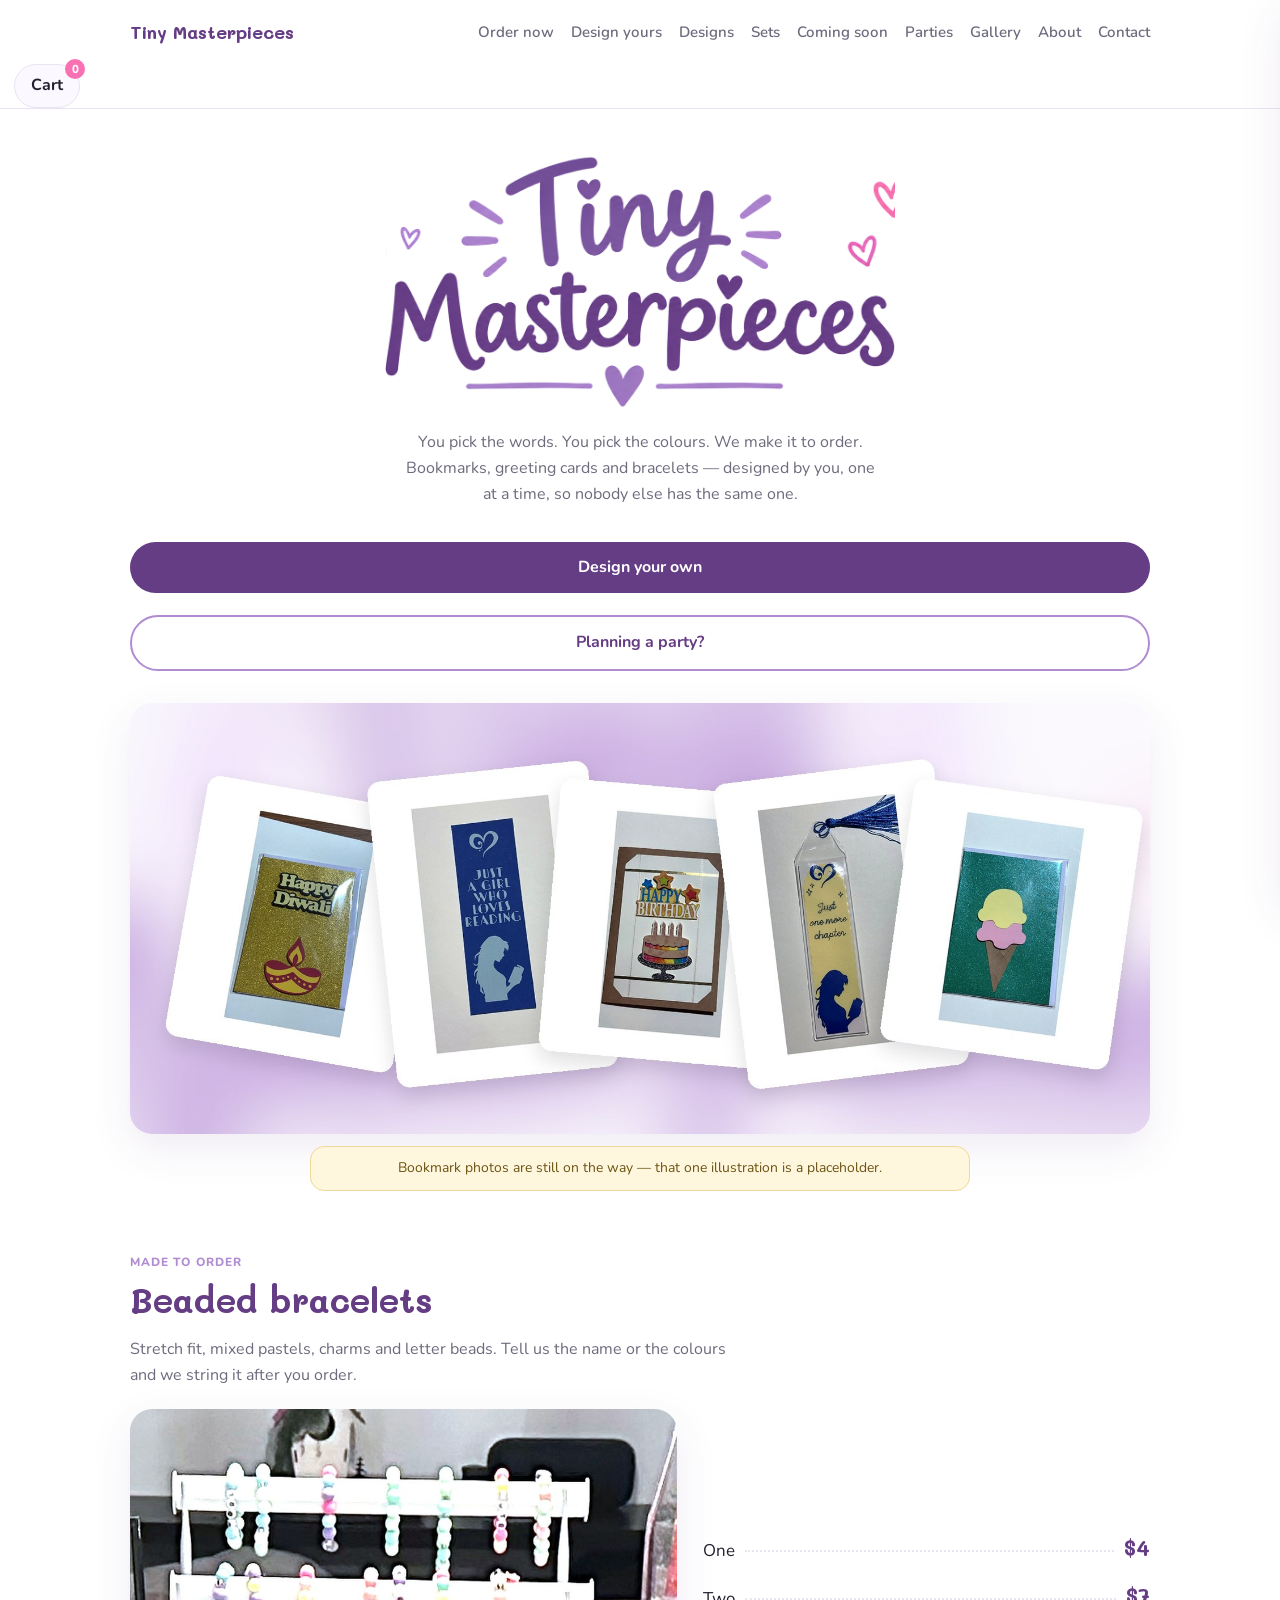
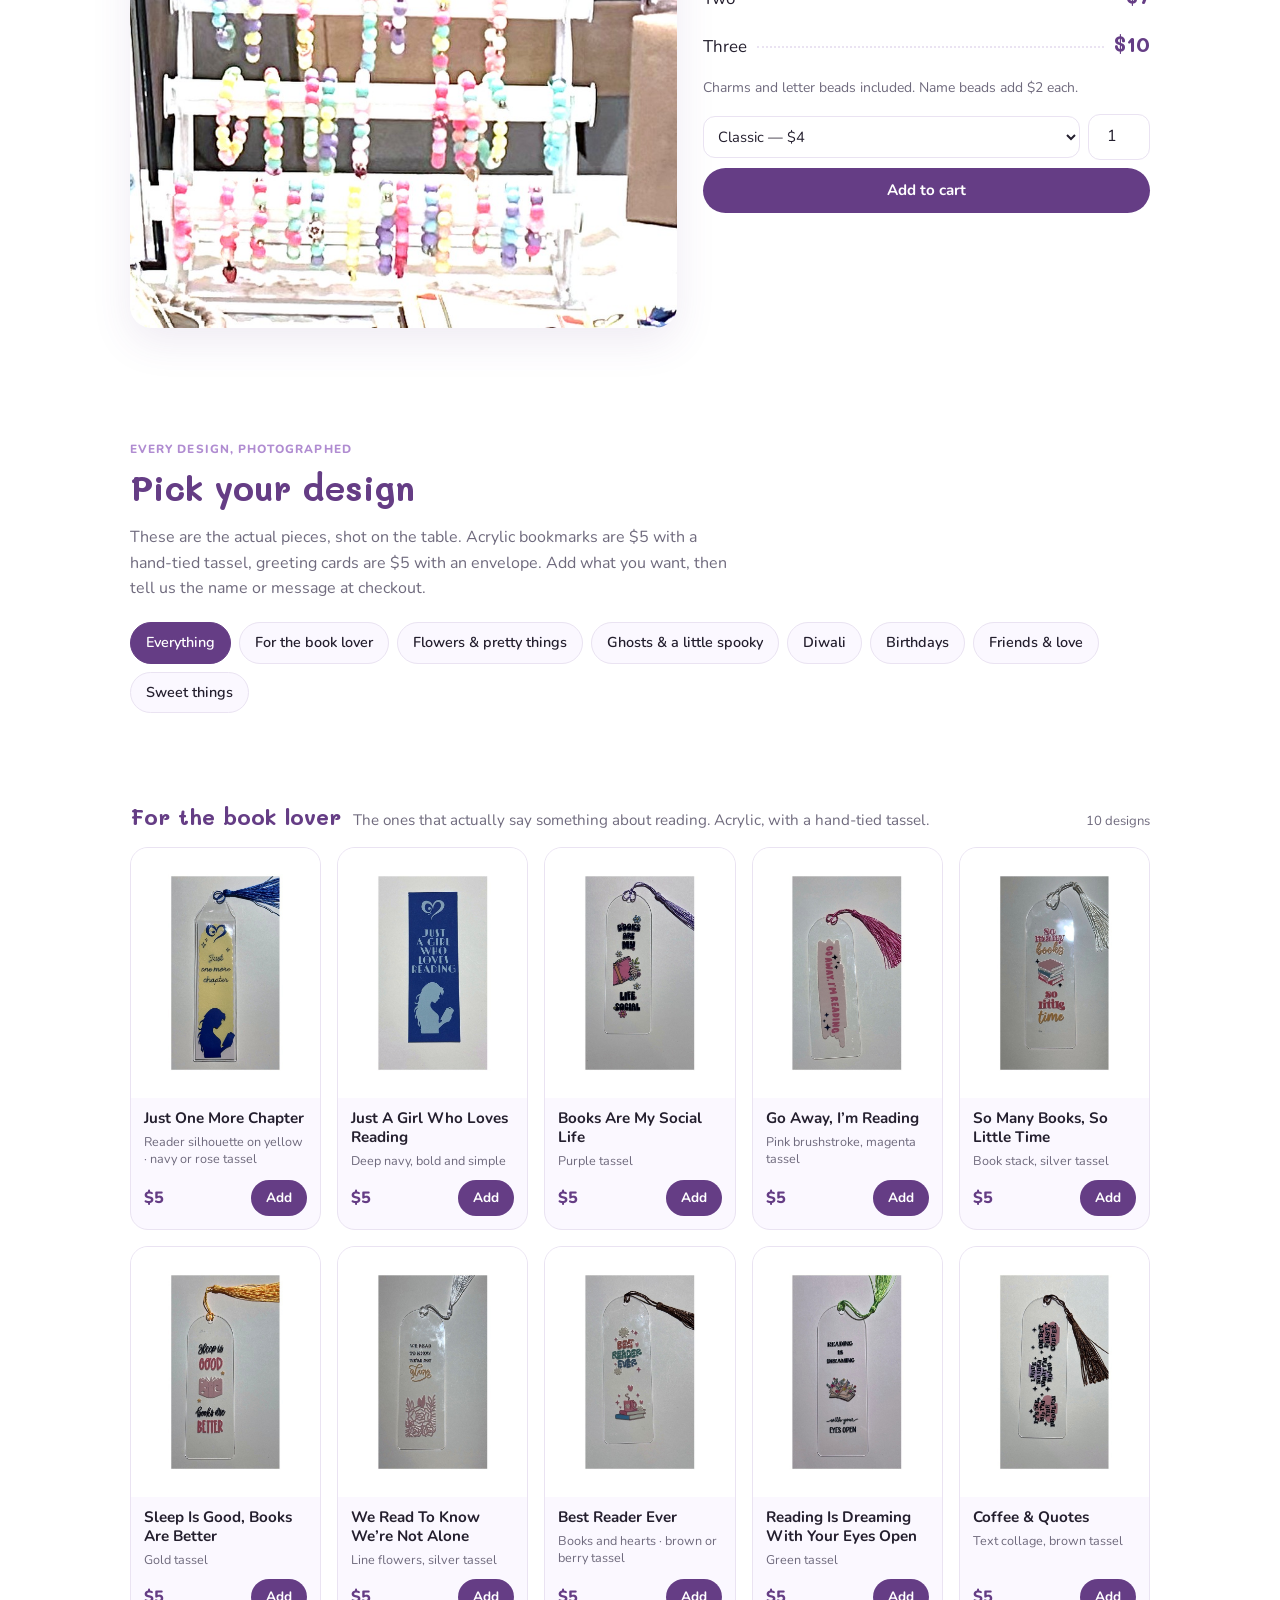
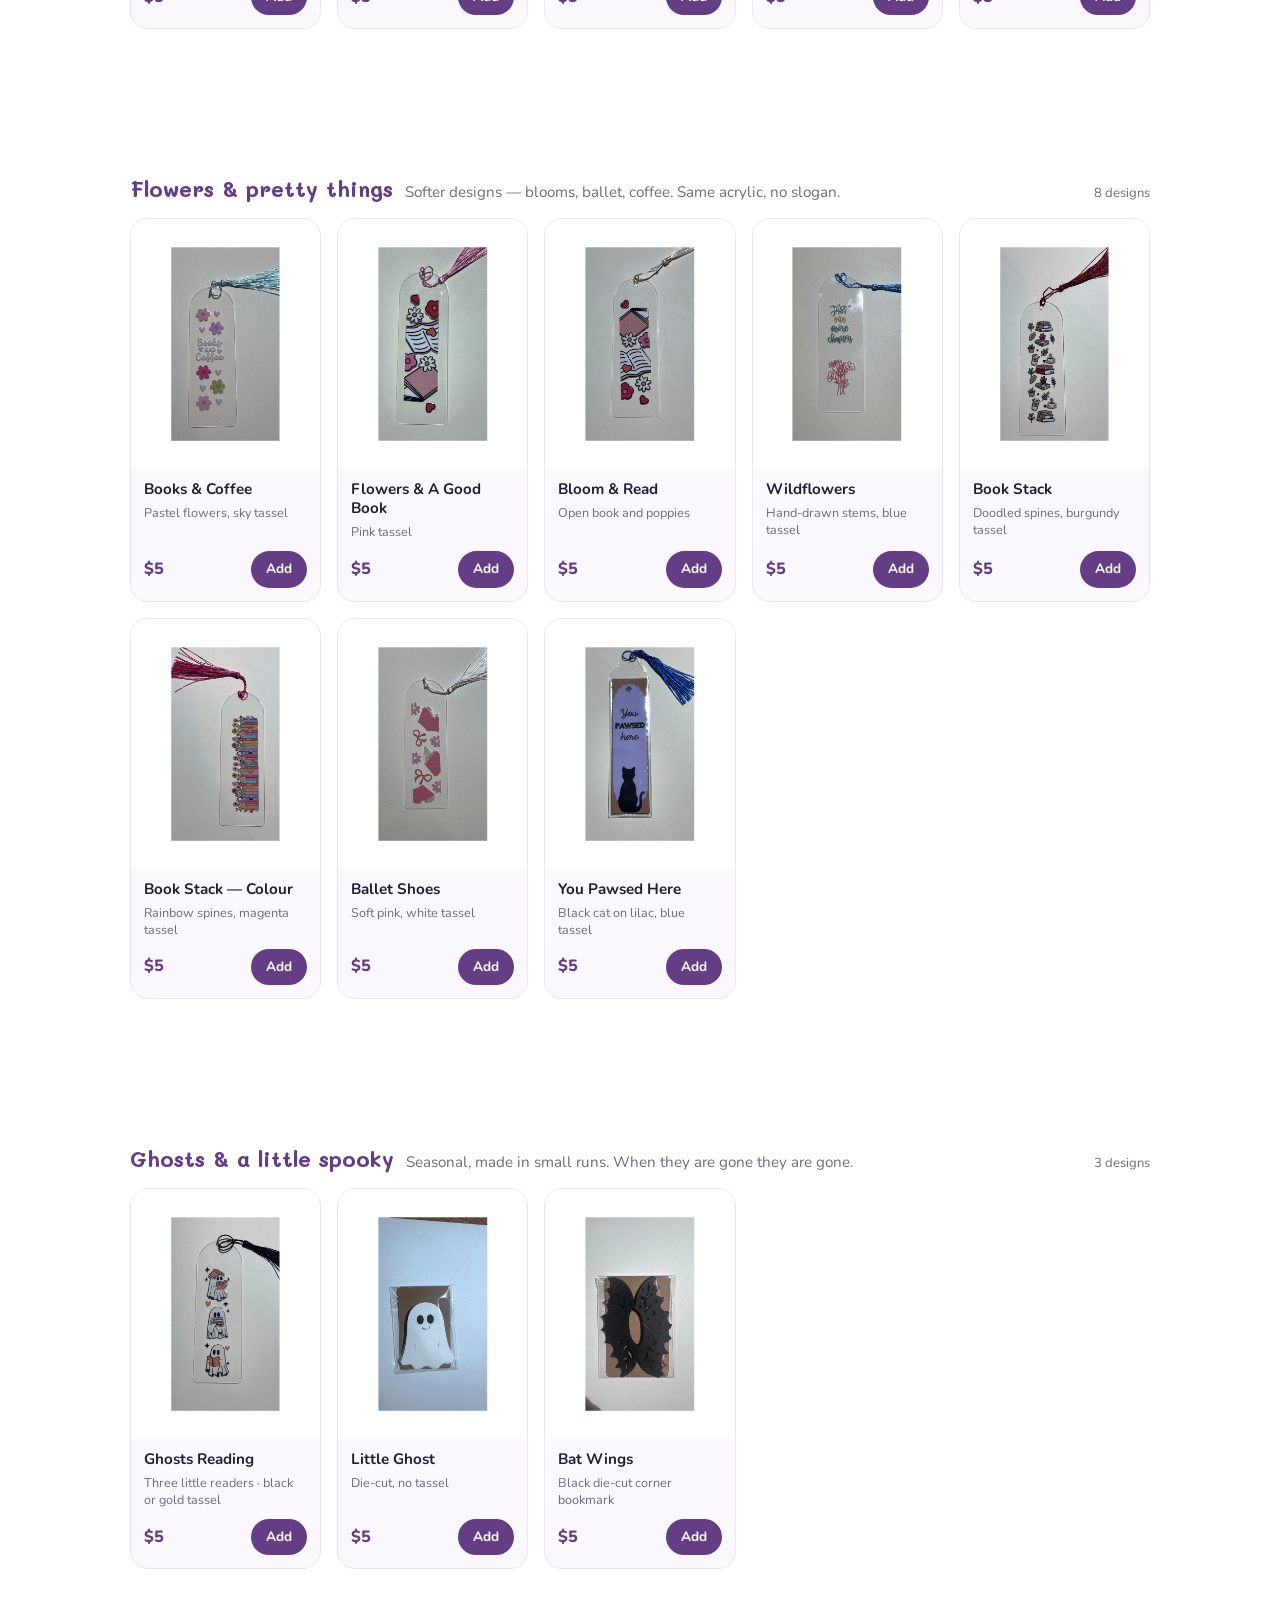
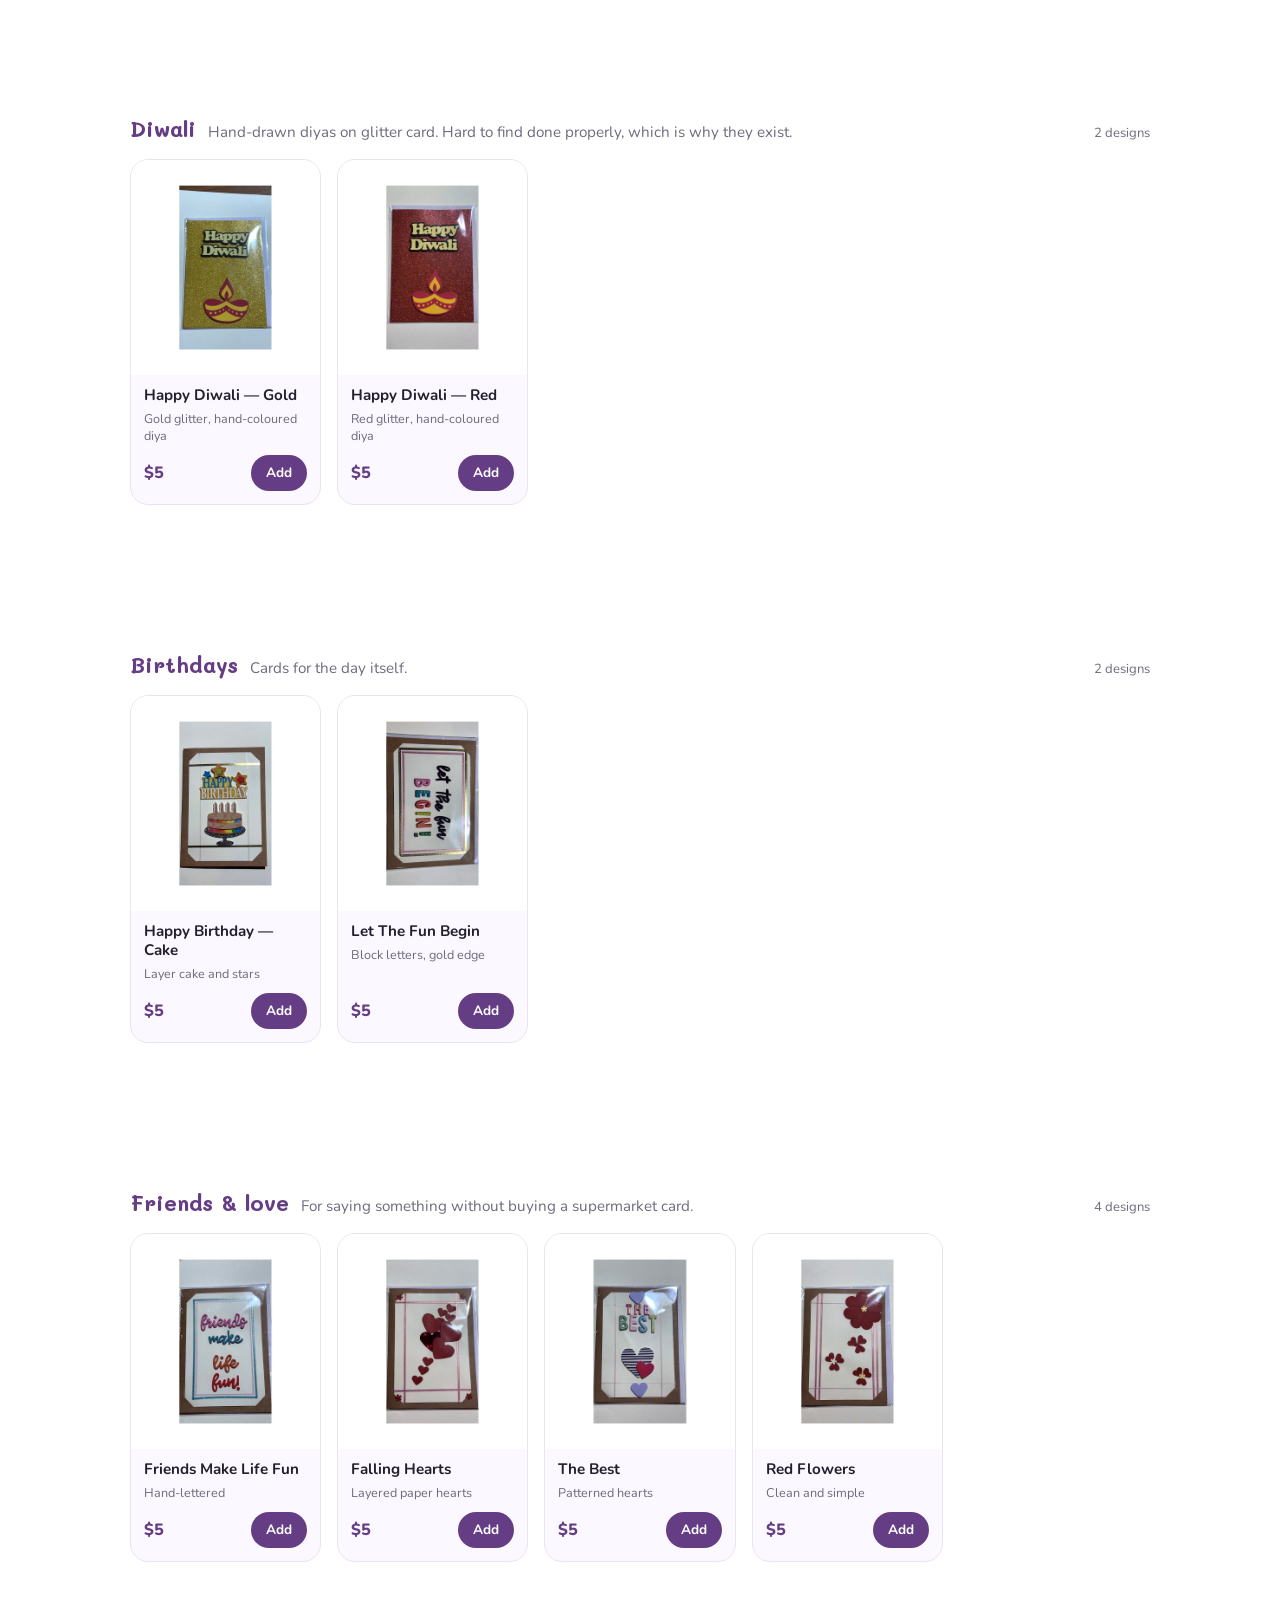
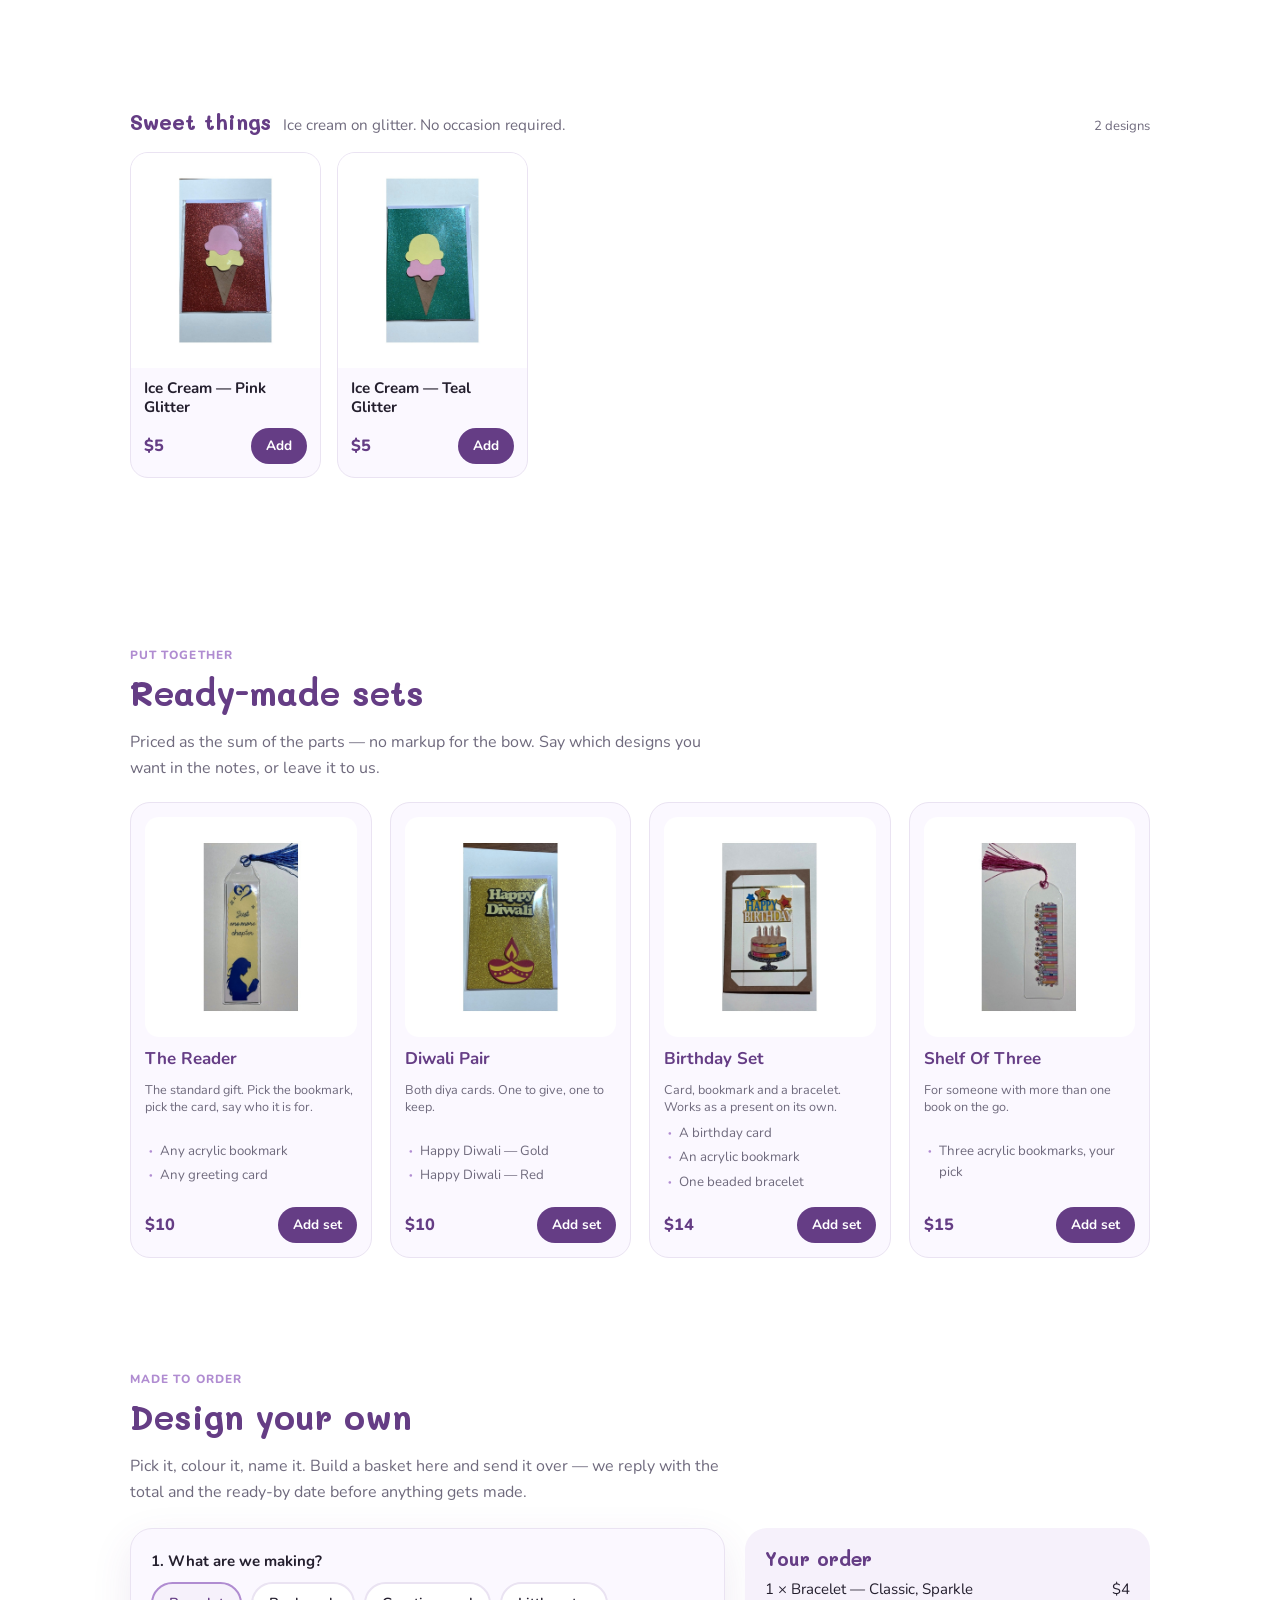
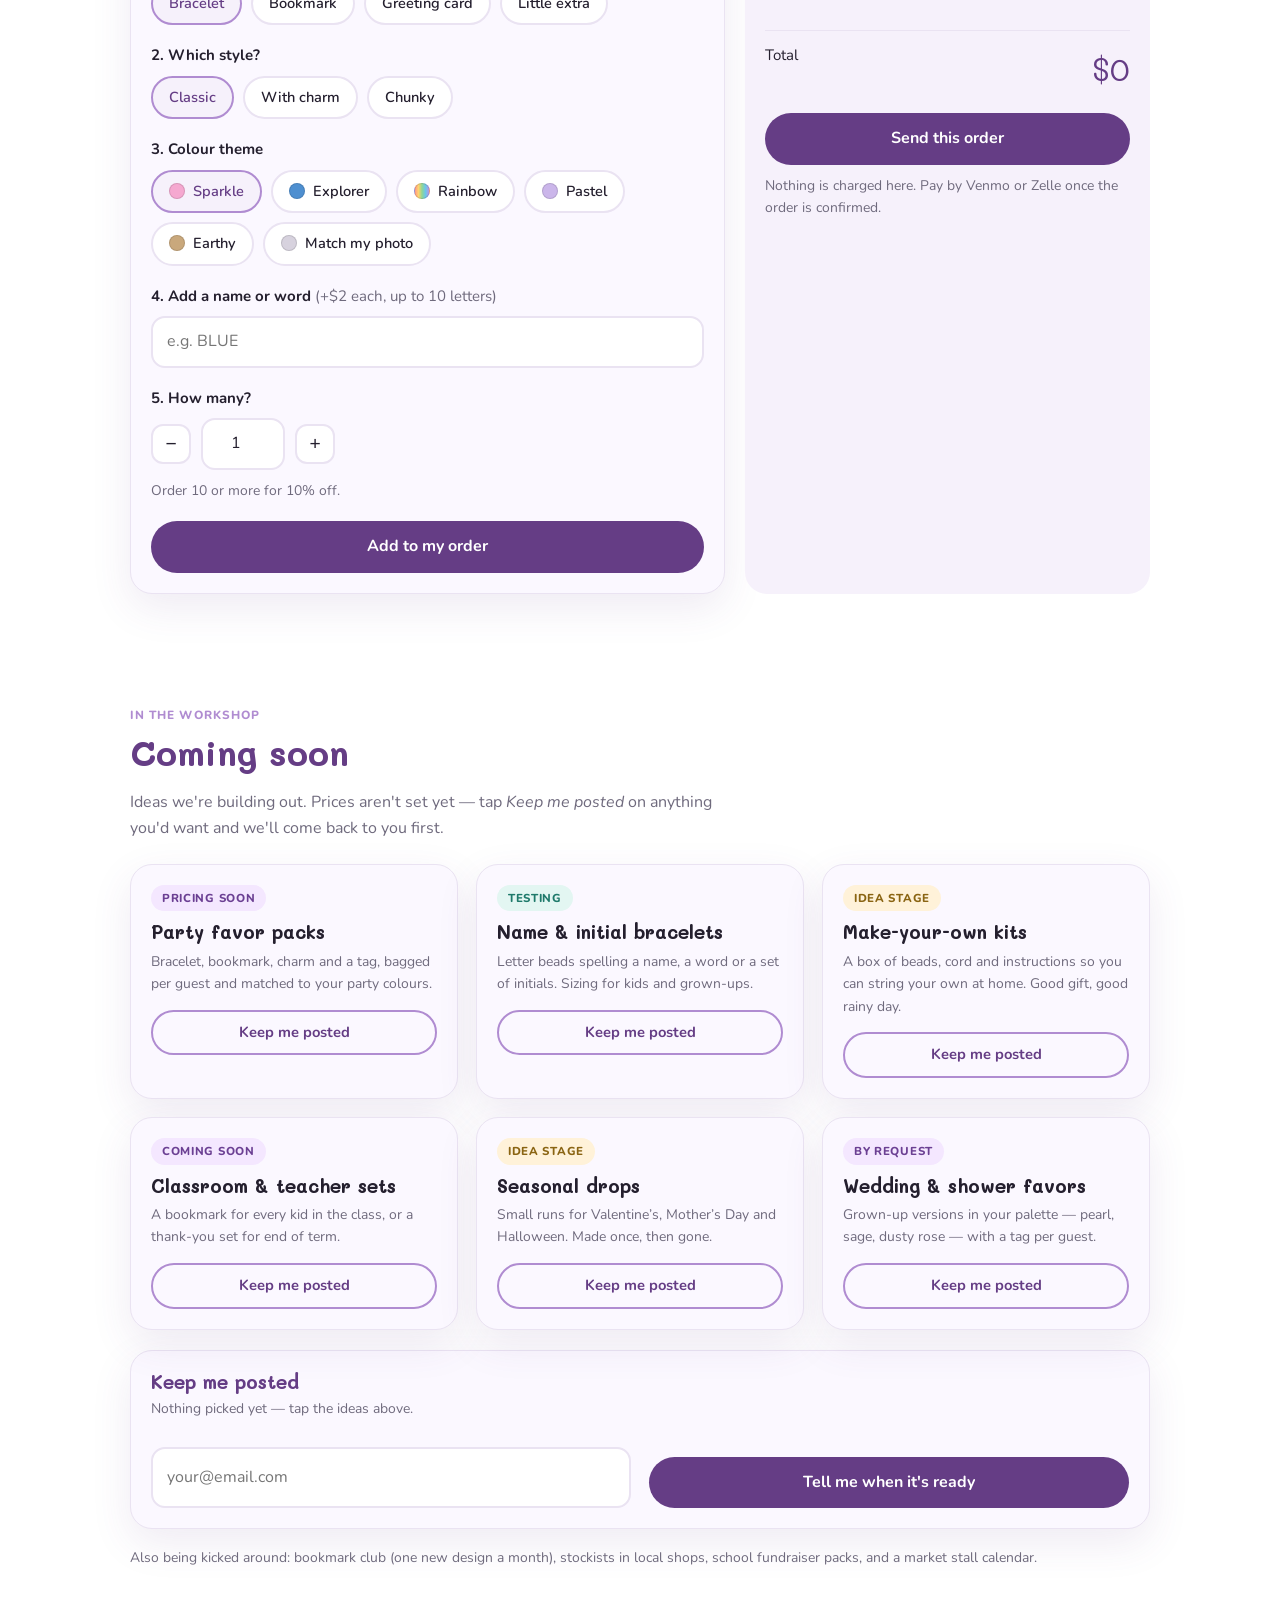
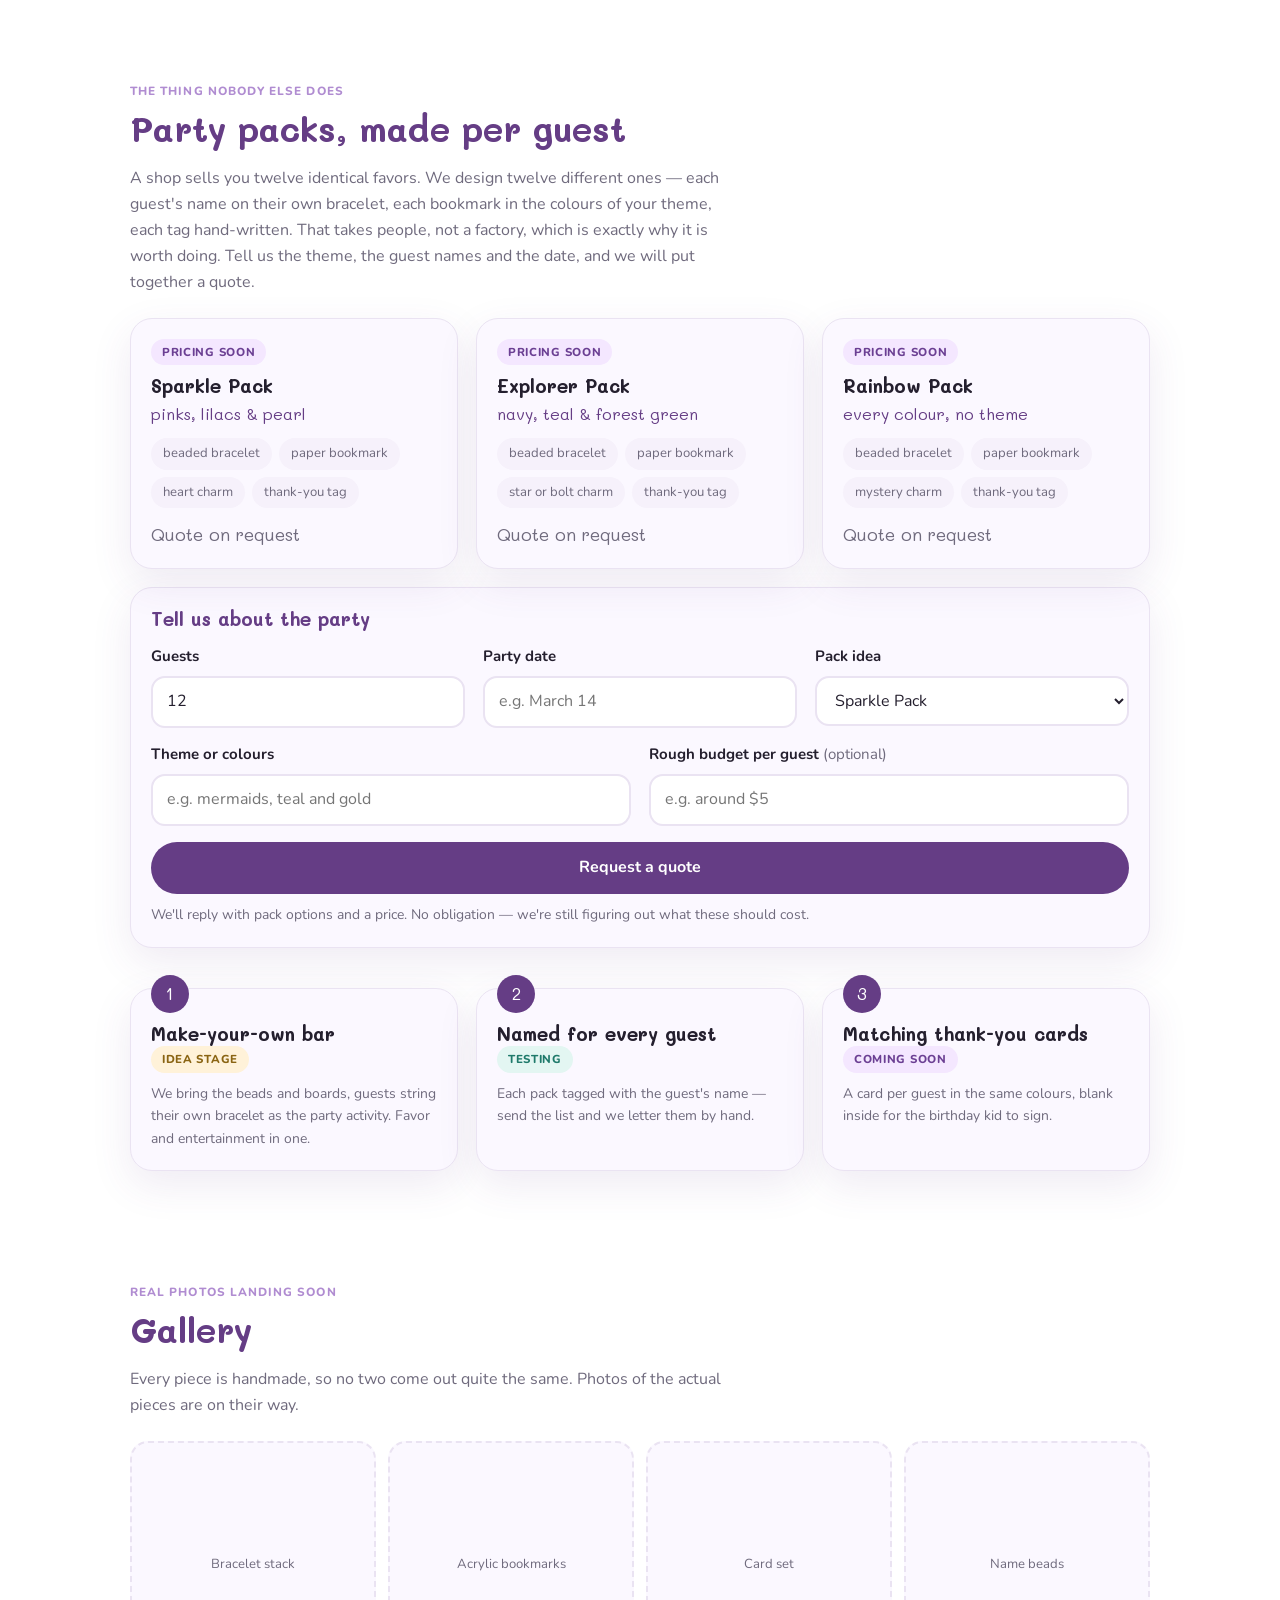
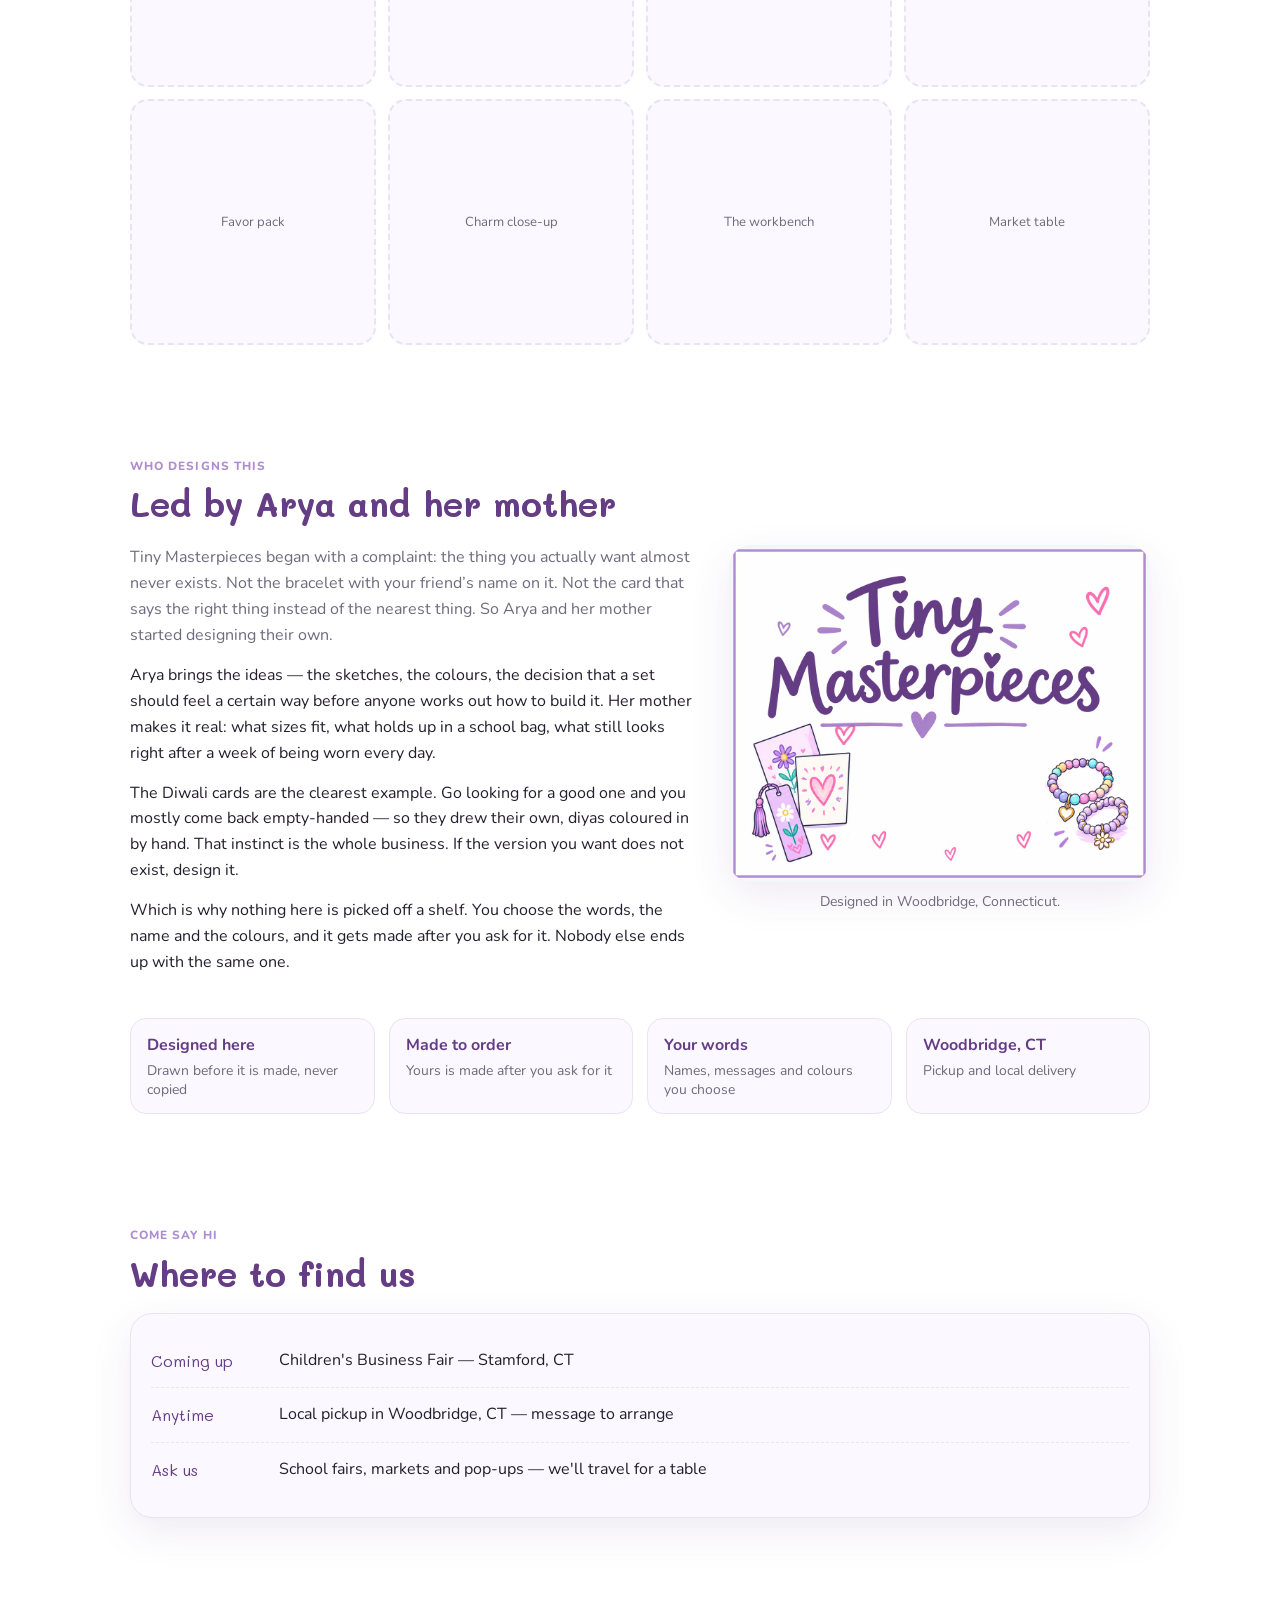
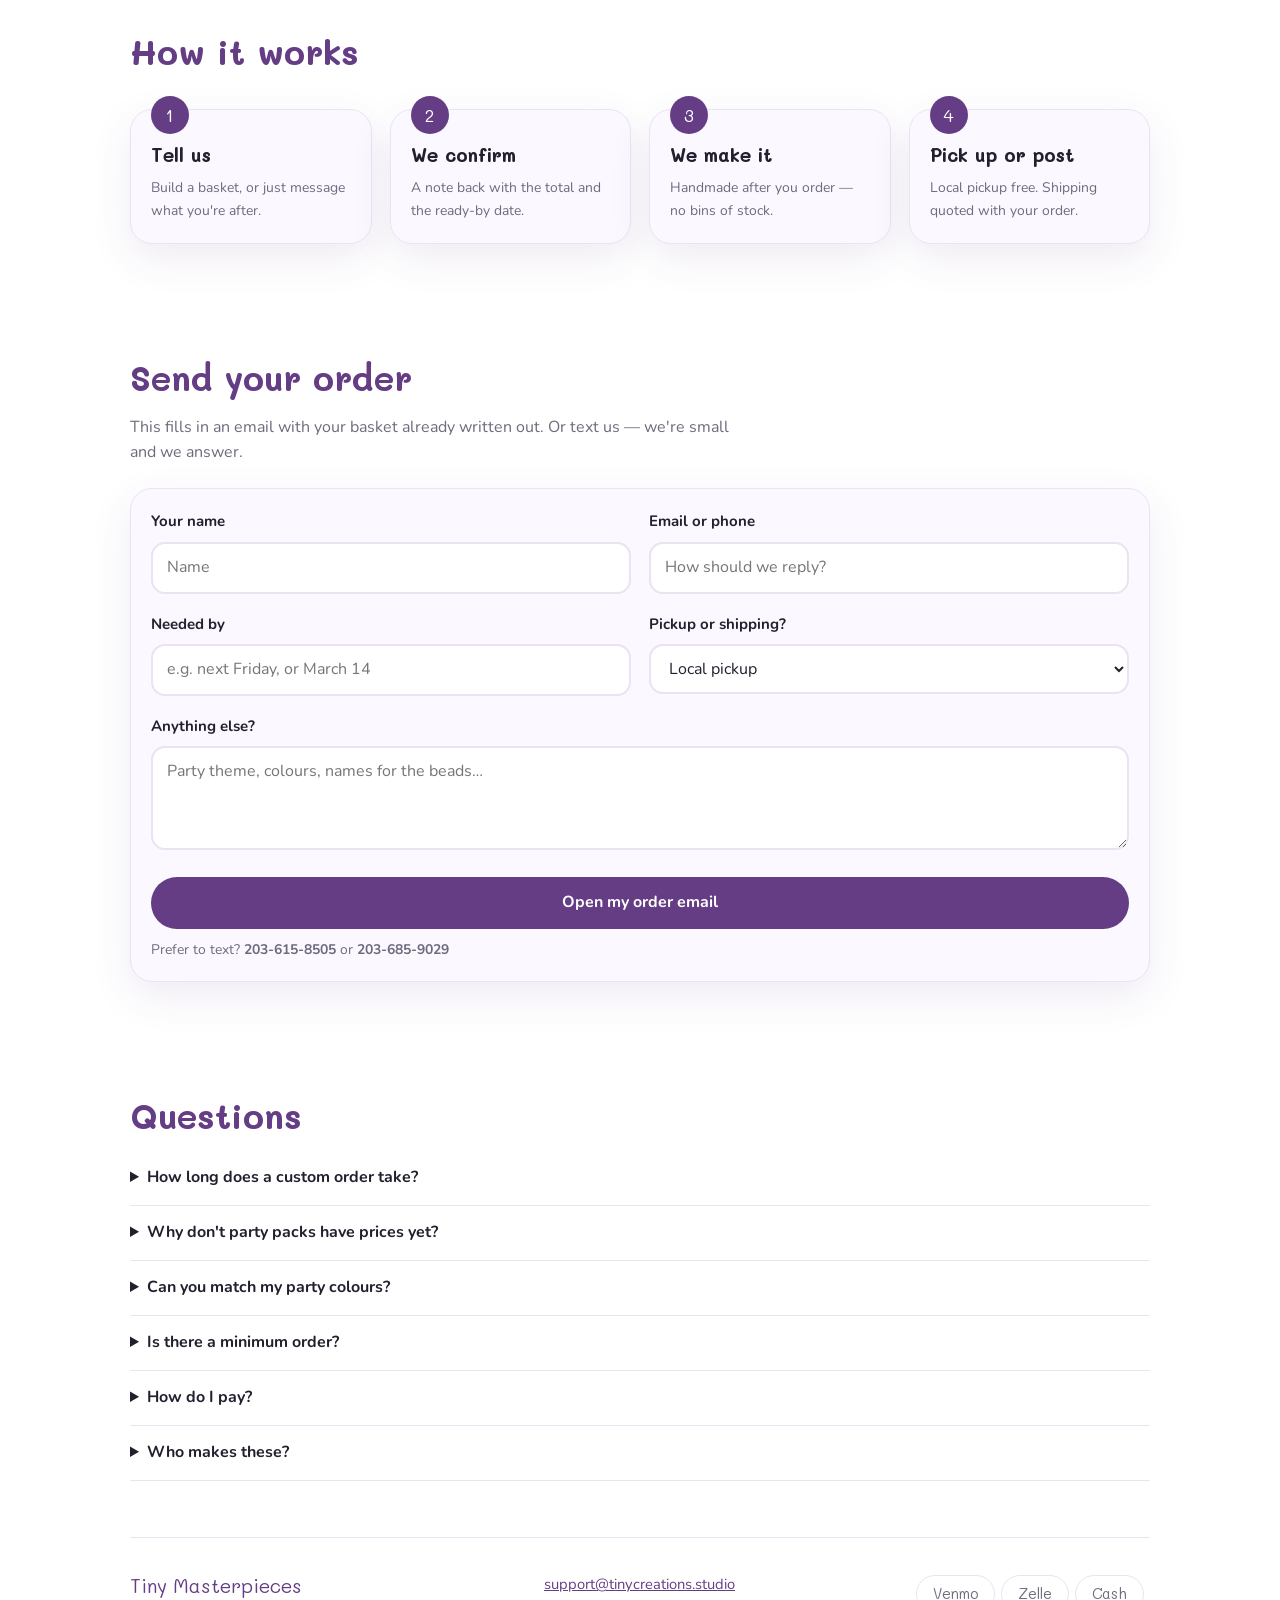
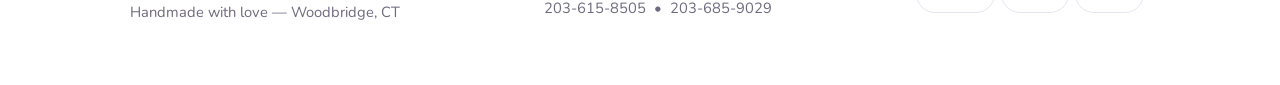
==== index.html @ 245227da "Tiny Masterpieces — catalogue, cart and checkout 31 photographed designs across 7 themes, ready-made" ====
<!DOCTYPE html>
<html lang="en">
<head>
<meta charset="utf-8">
<meta name="viewport" content="width=device-width, initial-scale=1">
<title>Tiny Masterpieces — handmade bracelets, bookmarks &amp; cards</title>
  <meta name="description" content="Handmade bracelets, bookmarks and greeting cards from Tiny Masterpieces. Custom orders and birthday party favors, made by hand in Woodbridge, CT.">
  <link rel="icon" href="assets/img/favicon.png">
  <link rel="canonical" href="https://tinycreations.studio/">
  <meta property="og:type" content="website">
  <meta property="og:title" content="Tiny Masterpieces — handmade bracelets, bookmarks &amp; cards">
  <meta property="og:description" content="Handmade to order. Custom colours, name beads, and birthday party favors.">
  <meta property="og:url" content="https://tinycreations.studio/">
  <meta property="og:image" content="https://tinycreations.studio/assets/img/og-image.jpg">
  <meta name="twitter:card" content="summary_large_image">
  <script type="application/ld+json">
  {
    "@context": "https://schema.org",
    "@type": "LocalBusiness",
    "name": "Tiny Masterpieces",
    "description": "Handmade bracelets, bookmarks and greeting cards, made to order.",
    "url": "https://tinycreations.studio/",
    "email": "support@tinycreations.studio",
    "telephone": "+1-203-615-8505",
    "areaServed": "Connecticut",
    "priceRange": "$"
  }
  </script>
  <link rel="preconnect" href="https://fonts.googleapis.com">
<link rel="preconnect" href="https://fonts.gstatic.com" crossorigin>
<link href="https://fonts.googleapis.com/css2?family=Mali:wght@600;700&family=Nunito:wght@400;600;700;800&display=swap" rel="stylesheet">
<link rel="stylesheet" href="assets/css/styles.css">
</head>
<body>

<nav><div class="wrap">
  <span class="brand">Tiny Masterpieces</span>
  <span class="links">
    <a href="#shop">Order now</a>
    <a href="#design">Design yours</a>
    <a href="#designs">Designs</a>
    <a href="#sets">Sets</a>
    <a href="#soon">Coming soon</a>
    <a href="#parties">Parties</a>
    <a href="#gallery">Gallery</a>
    <a href="#about">About</a>
    <a href="#order">Contact</a>
  </span>
</div>
      <button id="cartBtn" class="cart-btn" type="button" aria-label="Cart, empty">
        <span aria-hidden="true">Cart</span>
        <span id="cartCount" class="cart-count" hidden>0</span>
      </button></nav>

<div class="wrap">

  <header class="hero">
    <img class="logo" src="assets/img/logo.png" alt="Tiny Masterpieces">
    <p class="sub">You pick the words. You pick the colours. We make it to order.
       Bookmarks, greeting cards and bracelets — designed by you, one at a time,
       so nobody else has the same one.</p>
    <div class="btns">
      <a class="btn primary" href="#design">Design your own</a>
      <a class="btn ghost" href="#parties">Planning a party?</a>
    </div>
    <div class="band"><img src="assets/img/hero-products.jpg" alt="Handmade cards, bookmarks and bracelets"></div>
    <p class="demo">Bookmark photos are still on the way — that one illustration is a placeholder.</p>
  </header>

  <!-- ORDER NOW ---------------------------------------------------------->
  <section id="shop">
    <p class="eyebrow">Made to order</p>
    <h2>Beaded bracelets</h2>
    <p class="lede">Stretch fit, mixed pastels, charms and letter beads. Tell us the name
       or the colours and we string it after you order.</p>

    <div class="brac-wrap">
      <div class="brac-shot">
        <img src="assets/img/shop/scene-bracelets.jpg" alt="Beaded bracelets on the display rack" loading="lazy">
      </div>
      <div class="brac-buy">
        <ul class="prices big">
          <li><span>One</span><span class="dots"></span><span class="amt">$4</span></li>
          <li><span>Two</span><span class="dots"></span><span class="amt">$7</span></li>
          <li><span>Three</span><span class="dots"></span><span class="amt">$10</span></li>
        </ul>
        <p class="note">Charms and letter beads included. Name beads add $2 each.</p>
        <div class="buy">
          <label class="sr-only" for="opt-bracelet">Bracelet style</label>
          <select id="opt-bracelet"></select>
          <label class="sr-only" for="qty-bracelet">Quantity</label>
          <input id="qty-bracelet" type="number" min="1" max="99" value="1" inputmode="numeric">
          <button class="btn-add" type="button" data-pid="bracelet">Add to cart</button>
        </div>
      </div>
    </div>
  </section>

  <!-- THE CATALOGUE ------------------------------------------------------>
  <section id="designs">
    <p class="eyebrow">Every design, photographed</p>
    <h2>Pick your design</h2>
    <p class="lede">These are the actual pieces, shot on the table. Acrylic bookmarks are
       $5 with a hand-tied tassel, greeting cards are $5 with an envelope. Add what you
       want, then tell us the name or message at checkout.</p>

    <div id="themeFilters" class="chips-row"></div>
    <div id="themeShop"></div>
  </section>

  <!-- SETS --------------------------------------------------------------->
  <section id="sets">
    <p class="eyebrow">Put together</p>
    <h2>Ready-made sets</h2>
    <p class="lede">Priced as the sum of the parts — no markup for the bow. Say which
       designs you want in the notes, or leave it to us.</p>
    <div id="setGrid" class="set-grid"></div>
  </section>

  <!-- BUILDER ------------------------------------------------------------>
  <section id="design">
    <p class="eyebrow">Made to order</p>
    <h2>Design your own</h2>
    <p class="lede">Pick it, colour it, name it. Build a basket here and send it over — we reply
       with the total and the ready-by date before anything gets made.</p>

    <div class="builder" style="margin-top:22px">
      <div class="card">
        <div class="field"><label>1. What are we making?</label><div class="opts" id="opt-item"></div></div>
        <div class="field"><label>2. Which style?</label><div class="opts" id="opt-variant"></div></div>
        <div class="field"><label>3. Colour theme</label><div class="opts" id="opt-colour"></div></div>
        <div class="field">
          <label>4. Add a name or word <span id="letterNote" style="font-weight:400;color:var(--muted)">(+$2 each, up to 10 letters)</span></label>
          <input type="text" id="nameBeads" maxlength="10" placeholder="e.g. BLUE">
        </div>
        <div class="field">
          <label>5. How many?</label>
          <div class="qty">
            <button type="button" id="minus">&minus;</button>
            <input type="number" id="qty" value="1" min="1" max="200">
            <button type="button" id="plus">+</button>
          </div>
          <p class="note" id="bulkNote"></p>
        </div>
        <button class="btn primary" type="button" id="addBtn">Add to my order</button>
      </div>

      <aside class="summary">
        <h3 style="color:var(--purple)">Your order</h3>
        <div class="line"><span id="lineDesc">&mdash;</span><span id="linePrice"></span></div>
        <ul class="basket" id="basket"></ul>
        <div class="line" style="border-top:1px solid var(--line);margin-top:10px;padding-top:12px">
          <span>Total</span><span class="total" id="total">$0</span>
        </div>
        <button class="btn primary" id="sendOrder" style="width:100%;margin-top:12px">Send this order</button>
        <p class="note">Nothing is charged here. Pay by Venmo or Zelle once the order is confirmed.</p>
      </aside>
    </div>
  </section>

  <!-- COMING SOON -------------------------------------------------------->
  <section id="soon">
    <p class="eyebrow">In the workshop</p>
    <h2>Coming soon</h2>
    <p class="lede">Ideas we're building out. Prices aren't set yet — tap
       <em>Keep me posted</em> on anything you'd want and we'll come back to you first.</p>

    <div class="grid g3" style="margin-top:22px" id="soonGrid"></div>

    <div class="card" style="margin-top:20px">
      <h3 style="color:var(--purple)">Keep me posted</h3>
      <p class="note" style="margin-top:4px">Nothing picked yet — tap the ideas above.</p>
      <ul class="chips" id="interestChips"></ul>
      <div class="grid g2" style="margin-top:14px">
        <input type="email" id="waitEmail" placeholder="your@email.com">
        <button class="btn primary" id="waitBtn">Tell me when it's ready</button>
      </div>
      <p class="ok" id="waitOk" style="display:none">Thanks — that opens an email you can send.</p>
    </div>

    <p class="note" style="margin-top:18px">Also being kicked around:
      bookmark club (one new design a month), stockists in local shops,
      school fundraiser packs, and a market stall calendar.</p>
  </section>

  <!-- PARTIES ------------------------------------------------------------>
  <section id="parties">
    <p class="eyebrow">The thing nobody else does</p>
    <h2>Party packs, made per guest</h2>
    <p class="lede">A shop sells you twelve identical favors. We design twelve different ones —
       each guest's name on their own bracelet, each bookmark in the colours of your theme,
       each tag hand-written. That takes people, not a factory, which is exactly why it is
       worth doing. Tell us the theme, the guest names and the date, and we will put together
       a quote.</p>

    <div class="grid g3" style="margin-top:22px">
      <article class="card">
        <span class="badge b-soon">Pricing soon</span>
        <h3>Sparkle Pack</h3>
        <p class="tagline">pinks, lilacs &amp; pearl</p>
        <ul class="chips"><li>beaded bracelet</li><li>paper bookmark</li><li>heart charm</li><li>thank-you tag</li></ul>
        <div class="tbd">Quote on request</div>
      </article>
      <article class="card">
        <span class="badge b-soon">Pricing soon</span>
        <h3>Explorer Pack</h3>
        <p class="tagline">navy, teal &amp; forest green</p>
        <ul class="chips"><li>beaded bracelet</li><li>paper bookmark</li><li>star or bolt charm</li><li>thank-you tag</li></ul>
        <div class="tbd">Quote on request</div>
      </article>
      <article class="card">
        <span class="badge b-soon">Pricing soon</span>
        <h3>Rainbow Pack</h3>
        <p class="tagline">every colour, no theme</p>
        <ul class="chips"><li>beaded bracelet</li><li>paper bookmark</li><li>mystery charm</li><li>thank-you tag</li></ul>
        <div class="tbd">Quote on request</div>
      </article>
    </div>

    <div class="card" style="margin-top:18px">
      <h3 style="color:var(--purple)">Tell us about the party</h3>
      <div class="grid g3" style="margin-top:12px">
        <div class="field" style="margin:0"><label>Guests</label>
          <input type="number" id="pGuests" value="12" min="1" max="200"></div>
        <div class="field" style="margin:0"><label>Party date</label>
          <input type="text" id="pDate" placeholder="e.g. March 14"></div>
        <div class="field" style="margin:0"><label>Pack idea</label>
          <select id="pPack">
            <option>Sparkle Pack</option><option>Explorer Pack</option>
            <option>Rainbow Pack</option><option>Not sure yet — suggest something</option>
          </select></div>
      </div>
      <div class="grid g2" style="margin-top:14px">
        <div class="field" style="margin:0"><label>Theme or colours</label>
          <input type="text" id="pTheme" placeholder="e.g. mermaids, teal and gold"></div>
        <div class="field" style="margin:0"><label>Rough budget per guest <span style="font-weight:400;color:var(--muted)">(optional)</span></label>
          <input type="text" id="pBudget" placeholder="e.g. around $5"></div>
      </div>
      <button class="btn primary" id="quoteBtn" style="margin-top:16px">Request a quote</button>
      <p class="note">We'll reply with pack options and a price. No obligation — we're still
        figuring out what these should cost.</p>
    </div>

    <div class="grid g3 steps" style="margin-top:26px">
      <article class="card"><h3>Make-your-own bar</h3>
        <span class="badge b-idea">Idea stage</span>
        <p class="note" style="margin-top:0">We bring the beads and boards, guests string their own
          bracelet as the party activity. Favor and entertainment in one.</p></article>
      <article class="card"><h3>Named for every guest</h3>
        <span class="badge b-test">Testing</span>
        <p class="note" style="margin-top:0">Each pack tagged with the guest's name — send the list
          and we letter them by hand.</p></article>
      <article class="card"><h3>Matching thank-you cards</h3>
        <span class="badge b-soon">Coming soon</span>
        <p class="note" style="margin-top:0">A card per guest in the same colours, blank inside for
          the birthday kid to sign.</p></article>
    </div>
  </section>

  <!-- GALLERY ------------------------------------------------------------>
  <section id="gallery">
    <p class="eyebrow">Real photos landing soon</p>
    <h2>Gallery</h2>
    <p class="lede">Every piece is handmade, so no two come out quite the same. Photos of the
       actual pieces are on their way.</p>
    <div class="gallery" style="margin-top:22px">
      <div class="ph">Bracelet stack</div>
      <div class="ph">Acrylic bookmarks</div>
      <div class="ph">Card set</div>
      <div class="ph">Name beads</div>
      <div class="ph">Favor pack</div>
      <div class="ph">Charm close-up</div>
      <div class="ph">The workbench</div>
      <div class="ph">Market table</div>
    </div>
  </section>

  <!-- FIND US ------------------------------------------------------------>
  <!-- ABOUT --------------------------------------------------------------->
  <section id="about">
    <p class="eyebrow">Who designs this</p>
    <h2>Led by Arya and her mother</h2>

    <div class="about-grid">
      <div class="about-copy">
        <p class="lede">Tiny Masterpieces began with a complaint: the thing you actually
          want almost never exists. Not the bracelet with your friend&rsquo;s name on it.
          Not the card that says the right thing instead of the nearest thing. So Arya and
          her mother started designing their own.</p>

        <p>Arya brings the ideas &mdash; the sketches, the colours, the decision that a set
          should feel a certain way before anyone works out how to build it. Her mother
          makes it real: what sizes fit, what holds up in a school bag, what still looks
          right after a week of being worn every day.</p>

        <p>The Diwali cards are the clearest example. Go looking for a good one and you
          mostly come back empty-handed &mdash; so they drew their own, diyas coloured in by
          hand. That instinct is the whole business. If the version you want does not exist,
          design it.</p>

        <p>Which is why nothing here is picked off a shelf. You choose the words, the name
          and the colours, and it gets made after you ask for it. Nobody else ends up with
          the same one.</p>
      </div>

      <figure class="about-figure">
        <img src="assets/img/logo-card.jpg" alt="Tiny Masterpieces" loading="lazy">
        <figcaption>Designed in Woodbridge, Connecticut.</figcaption>
      </figure>
    </div>

    <ul class="about-facts">
      <li><strong>Designed here</strong><span>Drawn before it is made, never copied</span></li>
      <li><strong>Made to order</strong><span>Yours is made after you ask for it</span></li>
      <li><strong>Your words</strong><span>Names, messages and colours you choose</span></li>
      <li><strong>Woodbridge, CT</strong><span>Pickup and local delivery</span></li>
    </ul>
  </section>

  <section id="findus">
    <p class="eyebrow">Come say hi</p>
    <h2>Where to find us</h2>
    <div class="card" style="margin-top:18px">
      <div class="event"><span class="when">Coming up</span>
        <span>Children's Business Fair &mdash; Stamford, CT</span></div>
      <div class="event"><span class="when">Anytime</span>
        <span>Local pickup in Woodbridge, CT &mdash; message to arrange</span></div>
      <div class="event" style="border:0"><span class="when">Ask us</span>
        <span>School fairs, markets and pop-ups &mdash; we'll travel for a table</span></div>
    </div>
  </section>

  <!-- HOW IT WORKS ------------------------------------------------------->
  <section id="how">
    <h2>How it works</h2>
    <div class="grid g4 steps" style="margin-top:22px">
      <article class="card"><h3>Tell us</h3><p class="note">Build a basket, or just message what you're after.</p></article>
      <article class="card"><h3>We confirm</h3><p class="note">A note back with the total and the ready-by date.</p></article>
      <article class="card"><h3>We make it</h3><p class="note">Handmade after you order — no bins of stock.</p></article>
      <article class="card"><h3>Pick up or post</h3><p class="note">Local pickup free. Shipping quoted with your order.</p></article>
    </div>
  </section>

  <!-- ORDER / CONTACT ---------------------------------------------------->
  <section id="order">
    <h2>Send your order</h2>
    <p class="lede">This fills in an email with your basket already written out. Or text us —
       we're small and we answer.</p>

    <div class="card" style="margin-top:22px">
      <div class="grid g2">
        <div class="field"><label>Your name</label><input type="text" id="fName" placeholder="Name"></div>
        <div class="field"><label>Email or phone</label><input type="text" id="fContact" placeholder="How should we reply?"></div>
      </div>
      <div class="grid g2">
        <div class="field"><label>Needed by</label><input type="text" id="fDate" placeholder="e.g. next Friday, or March 14"></div>
        <div class="field"><label>Pickup or shipping?</label>
          <select id="fDelivery"><option>Local pickup</option><option>Ship to me</option></select></div>
      </div>
      <div class="field"><label>Anything else?</label>
        <textarea id="fNotes" rows="3" placeholder="Party theme, colours, names for the beads…"></textarea></div>
      <button class="btn primary" type="button" id="mailBtn">Open my order email</button>
      <p class="note">Prefer to text? <strong>203-615-8505</strong> or <strong>203-685-9029</strong></p>
    </div>
  </section>

  <section class="faq">
    <h2>Questions</h2>
    <div style="margin-top:14px">
      <details><summary>How long does a custom order take?</summary>
        <p>A few days for small orders. Party work needs about two weeks so everything gets made properly.</p></details>
      <details><summary>Why don't party packs have prices yet?</summary>
        <p>We're still settling what goes in each one. Send the party details and we'll quote it —
           and you'll be first to see the pricing when it's set.</p></details>
      <details><summary>Can you match my party colours?</summary>
        <p>Yes. Send a photo of the invite or the colours and we'll bead to match.</p></details>
      <details><summary>Is there a minimum order?</summary>
        <p>No minimum. Bulk pricing starts at 10 of anything.</p></details>
      <details><summary>How do I pay?</summary>
        <p>Venmo or Zelle online, or cash on pickup. Card payment on the site is coming soon. Nothing is due until the order is confirmed.</p></details>
      <details><summary>Who makes these?</summary>
        <p>Designed by Arya and her mother in Woodbridge, Connecticut. Every piece is made to order in the colours and words you choose, so no two come out the same.</p></details>
    </div>
  </section>

  <footer>
    <div class="contactgrid">
      <div>
        <div style="font-family:Mali,cursive;color:var(--purple);font-size:1.2rem">Tiny Masterpieces</div>
        <div>Handmade with love &mdash; Woodbridge, CT</div>
      </div>
      <div>
        <a href="mailto:support@tinycreations.studio">support@tinycreations.studio</a><br>
        203-615-8505 &nbsp;&bull;&nbsp; 203-685-9029
      </div>
      <div>
        <span class="pill">Venmo</span><span class="pill">Zelle</span><span class="pill">Cash</span>
        
      </div>
    </div>
  </footer>
</div>

<script src="data/site-config.js"></script>
<script src="data/catalogue.js"></script>
<script src="assets/js/app.js"></script>
  <script src="assets/js/cart.js"></script>
  <script src="assets/js/shop.js"></script>

  <!-- CART / CHECKOUT ----------------------------------------------------->
  <div id="scrim" class="scrim" hidden></div>
  <aside id="drawer" class="drawer" role="dialog" aria-modal="true" aria-labelledby="drawerTitle">
    <div class="drawer-head">
      <h2 id="drawerTitle">Your cart</h2>
      <button id="closeCart" class="icon-btn" type="button" aria-label="Close cart">×</button>
    </div>

    <div id="panelCart" class="drawer-body">
      <ul id="cartLines" class="cart-lines"></ul>
      <div class="cart-foot">
        <p id="cartSaved" class="saved" hidden></p>
        <p class="total-row"><span>Total</span><strong id="cartTotal">$0</strong></p>
        <p class="note">Nothing is charged here. Pay by Venmo or Zelle after the order is confirmed.</p>
        <button id="toCheckout" class="btn btn-primary" type="button" disabled>Checkout</button>
      </div>
    </div>

    <div id="panelCheckout" class="drawer-body" hidden>
      <p class="co-summary"><span id="coCount">0 items</span> · <strong id="coTotal">$0</strong></p>
      <form id="checkoutForm" novalidate>
        <div class="field"><label for="coName">Your name</label>
          <input id="coName" name="name" type="text" required autocomplete="name"></div>
        <div class="field"><label for="coEmail">Email</label>
          <input id="coEmail" name="email" type="email" required autocomplete="email"></div>
        <div class="field"><label for="coPhone">Phone <span class="opt">(optional)</span></label>
          <input id="coPhone" name="phone" type="tel" autocomplete="tel"></div>
        <div class="field"><label for="coFulfil">How would you like it?</label>
          <select id="coFulfil" name="fulfil"></select></div>
        <div class="field" id="coAddrWrap" hidden><label for="coAddr">Address</label>
          <textarea id="coAddr" name="addr" rows="2"></textarea></div>
        <div class="field"><label for="coPay">Payment preference</label>
          <select id="coPay" name="pay"></select></div>
        <div class="field"><label for="coNotes">Anything else? <span class="opt">(colours, names, date needed)</span></label>
          <textarea id="coNotes" name="notes" rows="3"></textarea></div>
        <div class="co-actions">
          <button id="backToCart" class="btn btn-ghost" type="button">Back</button>
          <button class="btn btn-primary" type="submit">Send order</button>
        </div>
      </form>
    </div>

    <div id="panelDone" class="drawer-body" hidden>
      <p class="done-tick" aria-hidden="true">✓</p>
      <h3>Order sent</h3>
      <p>Your reference is <strong id="doneRef"></strong>.</p>
      <p id="doneSummary" class="note"></p>
      <p class="note">Your email app should have opened with the order in it. If it did not,
        copy the details below and send them to <span data-brand>Tiny Masterpieces</span>
        any way you like.</p>
      <button id="copyOrder" class="btn btn-ghost" type="button">Copy order details</button>
      <textarea id="copyBody" rows="8" hidden readonly></textarea>
      <button id="doneClose" class="btn btn-primary" type="button">Done</button>
    </div>
  </aside>

  <div id="toast" class="toast" role="status" aria-live="polite" hidden></div>

</body>
</html>
---- assets/css/styles.css ----
:root{
  --bg:#ffffff; --panel:#fbf8ff; --soft:#f6f1fb; --ink:#241f2e; --muted:#6f6a7d;
  --purple:#653d85; --lilac:#b08cd1; --pink:#f971b2; --mint:#6fcfc0; --gold:#f2b53c;
  --line:#eae3f2; --shadow:0 14px 40px rgba(101,61,133,.10); --r:22px;
}
@media (prefers-color-scheme: dark){
  :root:not([data-theme="light"]){
    --bg:#15121b; --panel:#1e1a27; --soft:#221d2d; --ink:#f3eefa; --muted:#a79fb8;
    --purple:#d3b4ec; --line:#332c40; --shadow:0 14px 40px rgba(0,0,0,.5);
  }
}
:root[data-theme="dark"]{
  --bg:#15121b; --panel:#1e1a27; --soft:#221d2d; --ink:#f3eefa; --muted:#a79fb8;
  --purple:#d3b4ec; --line:#332c40; --shadow:0 14px 40px rgba(0,0,0,.5);
}
*{box-sizing:border-box}
html{scroll-behavior:smooth}
body{margin:0;background:var(--bg);color:var(--ink);
  font-family:Nunito,"Segoe UI",system-ui,-apple-system,sans-serif;line-height:1.62}
img{max-width:100%;height:auto;display:block}
.wrap{max-width:1060px;margin:0 auto;padding:0 20px}
h1,h2,h3{font-family:Mali,cursive;line-height:1.25;margin:0}
h2{font-size:clamp(1.55rem,3.6vw,2.15rem);color:var(--purple)}
h3{font-size:1.16rem}
section{padding:56px 0;scroll-margin-top:78px}
.lede{color:var(--muted);max-width:60ch}
.eyebrow{font-weight:800;letter-spacing:.09em;text-transform:uppercase;
  font-size:.74rem;color:var(--lilac);margin:0 0 6px}

nav{position:sticky;top:0;z-index:20;background:var(--bg);border-bottom:1px solid var(--line)}
nav .wrap{display:flex;align-items:center;gap:18px;height:64px}
nav .brand{font-family:Mali,cursive;font-weight:700;color:var(--purple);font-size:1.12rem;margin-right:auto}
nav a{color:var(--muted);text-decoration:none;font-weight:600;font-size:.94rem}
nav a:hover{color:var(--purple)}
nav .links{display:flex;gap:17px;flex-wrap:wrap}
@media(max-width:820px){nav .links a:nth-child(n+4){display:none}}

.hero{text-align:center;padding:44px 0 6px}
.hero img.logo{width:min(510px,86%);margin:0 auto}
.hero p.sub{color:var(--muted);max-width:47ch;margin:14px auto 24px}
.btns{display:flex;gap:12px;justify-content:center;flex-wrap:wrap}
.btn{display:inline-block;border:0;cursor:pointer;font-family:Mali,cursive;font-size:1.01rem;
  padding:12px 26px;border-radius:99px;text-decoration:none;transition:transform .12s ease}
.btn:hover{transform:translateY(-2px)}
.btn.primary{background:var(--purple);color:#fff}
.btn.ghost{background:transparent;color:var(--purple);border:2px solid var(--lilac)}
.btn.small{font-size:.92rem;padding:9px 18px}
.hero .band{margin:32px 0 0;border-radius:var(--r);overflow:hidden;box-shadow:var(--shadow)}

.grid{display:grid;gap:18px}
.g4{grid-template-columns:repeat(4,1fr)}
.g3{grid-template-columns:repeat(3,1fr)}
.g2{grid-template-columns:repeat(2,1fr)}
@media(max-width:880px){.g4{grid-template-columns:repeat(2,1fr)}.g3{grid-template-columns:1fr}}
@media(max-width:560px){.g4,.g2{grid-template-columns:1fr}}

.card{background:var(--panel);border:1px solid var(--line);border-radius:var(--r);
  padding:20px;box-shadow:var(--shadow)}
.card .thumb{background:#fff;border-radius:16px;padding:10px;margin-bottom:14px}
.swatch{height:6px;width:56px;border-radius:99px;margin:8px 0 12px}
.s1{background:var(--lilac)}.s2{background:var(--mint)}.s3{background:var(--pink)}.s4{background:var(--gold)}
ul.prices{list-style:none;margin:0;padding:0}
ul.prices li{display:flex;gap:10px;align-items:baseline;padding:5px 0;font-size:.97rem}
ul.prices .dots{flex:1;border-bottom:2px dotted var(--line);transform:translateY(-4px)}
ul.prices .amt{font-family:Mali,cursive;font-weight:700}
.note{color:var(--muted);font-size:.87rem;margin:10px 0 0}

.badge{display:inline-block;font-size:.72rem;font-weight:800;letter-spacing:.06em;
  text-transform:uppercase;border-radius:99px;padding:4px 11px;margin-bottom:10px}
.b-soon{background:#f4e7ff;color:#6b3f93}
.b-test{background:#e3f6f2;color:#1f7a6b}
.b-idea{background:#fff2d9;color:#8a6412}
.b-now{background:#ffe6f2;color:#a8296b}
@media (prefers-color-scheme: dark){:root:not([data-theme="light"]) .badge{filter:saturate(.8) brightness(.9)}}

.builder{display:grid;grid-template-columns:1.25fr .85fr;gap:20px}
@media(max-width:880px){.builder{grid-template-columns:1fr}}
.field{margin:0 0 18px}
.field > label{display:block;font-weight:700;margin:0 0 8px;font-size:.94rem}
.opts{display:flex;flex-wrap:wrap;gap:9px}
.opt{border:2px solid var(--line);background:var(--bg);color:var(--ink);border-radius:99px;
  padding:8px 16px;cursor:pointer;font:inherit;font-size:.91rem;font-weight:600}
.opt[aria-pressed="true"]{border-color:var(--lilac);background:var(--soft);color:var(--purple)}
.dot{width:16px;height:16px;border-radius:99px;display:inline-block;margin-right:8px;
  vertical-align:-3px;border:1px solid rgba(0,0,0,.12)}
input[type=text],input[type=email],input[type=number],textarea,select{
  width:100%;padding:11px 14px;border:2px solid var(--line);border-radius:14px;
  background:var(--bg);color:var(--ink);font:inherit}
.qty{display:flex;align-items:center;gap:10px}
.qty button{width:40px;height:40px;border-radius:12px;border:2px solid var(--line);
  background:var(--bg);color:var(--ink);font-size:1.2rem;cursor:pointer}
.qty input{width:84px;text-align:center}
.summary{background:var(--soft);border-radius:var(--r);padding:20px;position:sticky;top:84px}
.line{display:flex;justify-content:space-between;gap:12px;padding:6px 0;font-size:.94rem}
.total{font-family:Mali,cursive;font-size:2rem;color:var(--purple)}
.basket{list-style:none;margin:12px 0 0;padding:0;max-height:210px;overflow:auto}
.basket li{display:flex;justify-content:space-between;gap:10px;padding:8px 0;
  border-bottom:1px dashed var(--line);font-size:.91rem}
.basket button{border:0;background:transparent;color:var(--muted);cursor:pointer;font-size:1rem}

.chips{display:flex;flex-wrap:wrap;gap:7px;margin:12px 0 0;padding:0;list-style:none}
.chips li{font-size:.82rem;background:var(--soft);border-radius:99px;padding:5px 12px;color:var(--muted)}
.tagline{font-family:Mali,cursive;color:var(--purple);margin:2px 0 0}
.price-tag{font-family:Mali,cursive;font-size:1.45rem;margin-top:12px}
.price-tag small{font-size:.83rem;color:var(--muted);font-family:Nunito}
.tbd{font-family:Mali,cursive;font-size:1.1rem;color:var(--muted);margin-top:12px}

.gallery{display:grid;grid-template-columns:repeat(4,1fr);gap:12px}
@media(max-width:700px){.gallery{grid-template-columns:repeat(2,1fr)}}
.ph{aspect-ratio:1;border:2px dashed var(--line);border-radius:18px;display:grid;
  place-items:center;color:var(--muted);font-size:.82rem;text-align:center;padding:10px;background:var(--panel)}

.steps{counter-reset:s}
.steps .card{position:relative;padding-top:34px;margin-top:14px}
.steps .card::before{counter-increment:s;content:counter(s);position:absolute;top:-14px;left:20px;
  width:38px;height:38px;border-radius:99px;background:var(--purple);color:#fff;
  display:grid;place-items:center;font-family:Mali,cursive;font-size:1.1rem}

.event{display:flex;gap:16px;align-items:center;padding:14px 0;border-bottom:1px dashed var(--line)}
.event .when{font-family:Mali,cursive;color:var(--purple);min-width:112px}

.faq details{border-bottom:1px solid var(--line);padding:14px 0}
.faq summary{cursor:pointer;font-weight:700}
.faq p{color:var(--muted);margin:8px 0 0}

footer{border-top:1px solid var(--line);padding:32px 0 60px;color:var(--muted);font-size:.92rem}
footer a{color:var(--purple)}
.contactgrid{display:flex;gap:26px;flex-wrap:wrap;justify-content:space-between;align-items:center}
.pill{display:inline-block;font-family:Mali,cursive;border:1px solid var(--line);
  border-radius:99px;padding:6px 16px;margin:0 6px 6px 0;font-size:.91rem}
.demo{background:#fff6de;border:1px solid #f0d89a;color:#6b5312;border-radius:14px;
  padding:10px 16px;font-size:.87rem;text-align:center;margin:12px auto 0;max-width:660px}
@media (prefers-color-scheme: dark){:root:not([data-theme="light"]) .demo{background:#2c2413;border-color:#4d3f1c;color:#e8d5a3}}
.ok{color:#1f7a6b;font-weight:700;font-size:.9rem;margin-top:10px}

/* ==================================================================
   CART & CHECKOUT
   Uses only the :root custom properties above, so dark mode is
   inherited rather than re-specified. No new colour literals.
   ================================================================== */

.sr-only{position:absolute;width:1px;height:1px;padding:0;margin:-1px;overflow:hidden;
  clip:rect(0 0 0 0);white-space:nowrap;border:0}

/* --- add-to-cart row on each product card --- */
.buy{display:flex;gap:8px;margin-top:14px;flex-wrap:wrap;align-items:center}
.buy select{flex:1 1 130px;min-width:0;padding:9px 10px;border:1px solid var(--line);
  border-radius:12px;background:var(--bg);color:var(--ink);font:inherit;font-size:.92rem}
.buy input[type=number]{width:62px;padding:9px 8px;border:1px solid var(--line);
  border-radius:12px;background:var(--bg);color:var(--ink);font:inherit;text-align:center}
.btn-add{flex:1 1 100%;padding:10px 14px;border:0;border-radius:999px;cursor:pointer;
  background:var(--purple);color:var(--bg);font:inherit;font-weight:700;font-size:.95rem}
.btn-add:hover{filter:brightness(1.08)}
.btn-add:focus-visible,.buy select:focus-visible,.buy input:focus-visible{
  outline:3px solid var(--lilac);outline-offset:2px}

/* --- header cart button --- */
.cart-btn{position:relative;margin-left:14px;padding:8px 16px;border:1px solid var(--line);
  border-radius:999px;background:var(--panel);color:var(--ink);font:inherit;font-weight:700;
  cursor:pointer}
.cart-btn:hover{border-color:var(--lilac)}
.cart-btn:focus-visible{outline:3px solid var(--lilac);outline-offset:2px}
.cart-count{position:absolute;top:-6px;right:-6px;min-width:20px;height:20px;padding:0 5px;
  border-radius:999px;background:var(--pink);color:#fff;font-size:.72rem;font-weight:800;
  display:grid;place-items:center}

/* --- drawer --- */
.scrim{position:fixed;inset:0;background:rgba(36,31,46,.45);z-index:60}
.drawer{position:fixed;top:0;right:0;width:min(420px,100%);height:100%;z-index:61;
  background:var(--bg);border-left:1px solid var(--line);box-shadow:var(--shadow);
  transform:translateX(100%);transition:transform .22s ease;display:flex;flex-direction:column}
.drawer.open{transform:none}
@media (prefers-reduced-motion:reduce){.drawer{transition:none}}
.drawer-head{display:flex;align-items:center;justify-content:space-between;gap:12px;
  padding:18px 20px;border-bottom:1px solid var(--line)}
.drawer-head h2{margin:0;font-size:1.15rem}
.icon-btn{border:0;background:none;color:var(--muted);font-size:1.7rem;line-height:1;
  cursor:pointer;padding:2px 8px;border-radius:10px}
.icon-btn:hover{color:var(--ink)}
.icon-btn:focus-visible{outline:3px solid var(--lilac);outline-offset:2px}
.drawer-body{padding:18px 20px;overflow-y:auto;flex:1}

/* --- cart lines --- */
.cart-lines{list-style:none;margin:0;padding:0}
.cart-lines .empty{color:var(--muted);padding:22px 0}
.cart-line{display:grid;grid-template-columns:1fr auto auto auto;gap:10px;align-items:center;
  padding:13px 0;border-bottom:1px solid var(--line)}
.cl-main{min-width:0}
.cl-main strong{display:block;font-size:.98rem}
.cl-opt{display:block;color:var(--muted);font-size:.83rem}
.cl-qty{display:flex;align-items:center;gap:3px}
.cl-qty .q{width:26px;height:26px;border:1px solid var(--line);background:var(--panel);
  color:var(--ink);border-radius:8px;cursor:pointer;font:inherit;line-height:1}
.cl-qty input{width:44px;padding:5px 2px;text-align:center;border:1px solid var(--line);
  border-radius:8px;background:var(--bg);color:var(--ink);font:inherit}
.cl-amt{font-weight:700;min-width:54px;text-align:right}
.cl-x{border:0;background:none;color:var(--muted);font-size:1.25rem;cursor:pointer;
  padding:0 2px;border-radius:8px}
.cl-x:hover{color:var(--pink)}
.cl-qty .q:focus-visible,.cl-qty input:focus-visible,.cl-x:focus-visible{
  outline:3px solid var(--lilac);outline-offset:2px}

.cart-foot{padding-top:16px}
.saved{color:var(--mint);font-weight:700;margin:0 0 6px}
.total-row{display:flex;justify-content:space-between;align-items:baseline;
  font-size:1.15rem;margin:0 0 10px}
.total-row strong{font-size:1.5rem;color:var(--purple)}

/* --- buttons --- */
.btn{display:block;width:100%;padding:13px 18px;border-radius:999px;border:0;cursor:pointer;
  font:inherit;font-weight:700;font-size:1rem;margin-top:10px}
.btn-primary{background:var(--purple);color:var(--bg)}
.btn-primary:hover{filter:brightness(1.08)}
.btn-primary:disabled{opacity:.45;cursor:not-allowed;filter:none}
.btn-ghost{background:var(--panel);color:var(--ink);border:1px solid var(--line)}
.btn:focus-visible{outline:3px solid var(--lilac);outline-offset:2px}

/* --- checkout form --- */
.co-summary{color:var(--muted);margin:0 0 14px}
.co-summary strong{color:var(--purple);font-size:1.2rem}
#checkoutForm .field{margin-bottom:13px}
#checkoutForm label{display:block;font-weight:700;font-size:.9rem;margin-bottom:5px}
#checkoutForm .opt{font-weight:400;color:var(--muted)}
#checkoutForm input,#checkoutForm select,#checkoutForm textarea{
  width:100%;padding:10px 12px;border:1px solid var(--line);border-radius:12px;
  background:var(--bg);color:var(--ink);font:inherit}
#checkoutForm input:focus-visible,#checkoutForm select:focus-visible,
#checkoutForm textarea:focus-visible{outline:3px solid var(--lilac);outline-offset:2px}
#checkoutForm input:invalid:not(:placeholder-shown){border-color:var(--pink)}
.co-actions{display:flex;gap:10px;margin-top:16px}
.co-actions .btn{margin-top:0}

/* --- done panel --- */
.done-tick{font-size:2.6rem;color:var(--mint);margin:8px 0 0;text-align:center}
#panelDone h3{text-align:center;margin:4px 0 12px}
#copyBody{width:100%;margin-top:10px;padding:10px;border:1px solid var(--line);
  border-radius:12px;background:var(--soft);color:var(--ink);font:inherit;font-size:.85rem}

/* --- toast --- */
.toast{position:fixed;left:50%;bottom:26px;transform:translateX(-50%);z-index:70;
  background:var(--ink);color:var(--bg);padding:11px 20px;border-radius:999px;
  font-weight:700;box-shadow:var(--shadow)}

@media (max-width:420px){
  .cart-line{grid-template-columns:1fr auto auto}
  .cl-x{grid-column:3;justify-self:end}
  .cl-amt{grid-column:2}
}

/* ---------------- ABOUT ---------------- */
.about-grid{display:grid;grid-template-columns:1.15fr .85fr;gap:30px;align-items:start;
  margin-top:20px}
.about-copy p{margin:0 0 14px}
.about-figure{margin:0}
.about-figure img{width:100%;height:auto;border-radius:var(--r);box-shadow:var(--shadow);
  display:block}
.about-figure figcaption{color:var(--muted);font-size:.88rem;margin-top:9px;text-align:center}
.about-facts{list-style:none;display:grid;grid-template-columns:repeat(4,1fr);gap:14px;
  margin:28px 0 0;padding:0}
.about-facts li{background:var(--panel);border:1px solid var(--line);border-radius:16px;
  padding:14px 16px}
.about-facts strong{display:block;color:var(--purple);font-size:1rem;margin-bottom:3px}
.about-facts span{color:var(--muted);font-size:.87rem;line-height:1.35;display:block}
@media (max-width:860px){
  .about-grid{grid-template-columns:1fr}
  .about-facts{grid-template-columns:repeat(2,1fr)}
}
@media (max-width:420px){ .about-facts{grid-template-columns:1fr} }
.hero-shot{margin:22px 0 4px}
.hero-shot img{width:100%;height:auto;border-radius:var(--r);box-shadow:var(--shadow);display:block}

/* ==================== THEMED CATALOGUE ==================== */
.chips-row{display:flex;gap:8px;flex-wrap:wrap;margin:20px 0 6px}
.chip{padding:8px 15px;border:1px solid var(--line);border-radius:999px;background:var(--panel);
  color:var(--ink);font:inherit;font-size:.9rem;font-weight:600;cursor:pointer}
.chip:hover{border-color:var(--lilac)}
.chip.on{background:var(--purple);color:var(--bg);border-color:var(--purple)}
.chip:focus-visible{outline:3px solid var(--lilac);outline-offset:2px}

.theme{margin-top:34px}
.theme-head{display:flex;align-items:baseline;gap:12px;flex-wrap:wrap;margin-bottom:14px}
.theme-head h3{margin:0;font-size:1.35rem;color:var(--purple)}
.theme-head p{margin:0;color:var(--muted);flex:1 1 260px;font-size:.95rem}
.theme-count{color:var(--muted);font-size:.82rem;white-space:nowrap}

.d-grid{display:grid;grid-template-columns:repeat(auto-fill,minmax(178px,1fr));gap:16px}
.d-card{background:var(--panel);border:1px solid var(--line);border-radius:18px;overflow:hidden;
  display:flex;flex-direction:column;transition:transform .15s ease,box-shadow .15s ease}
.d-card:hover{transform:translateY(-3px);box-shadow:var(--shadow)}
@media (prefers-reduced-motion:reduce){.d-card{transition:none}.d-card:hover{transform:none}}
.d-shot{background:#fff;display:grid;place-items:center;padding:10px;min-height:190px}
.d-shot img{max-width:100%;max-height:230px;width:auto;height:auto;display:block;border-radius:8px}
.d-body{padding:11px 13px 13px;display:flex;flex-direction:column;gap:5px;flex:1}
.d-body h4{margin:0;font-size:.95rem;line-height:1.25}
.d-note{margin:0;color:var(--muted);font-size:.79rem;line-height:1.35;flex:1}
.d-foot{display:flex;align-items:center;justify-content:space-between;gap:8px;margin-top:6px}
.d-price{font-weight:800;color:var(--purple);font-size:1.02rem}
.d-price.soft{color:var(--muted);font-weight:600;font-size:.82rem}
.d-ask{color:var(--muted);font-size:.78rem}
.d-add{border:0;border-radius:999px;background:var(--purple);color:var(--bg);font:inherit;
  font-weight:700;font-size:.85rem;padding:7px 15px;cursor:pointer}
.d-add:hover{filter:brightness(1.08)}
.d-add:focus-visible{outline:3px solid var(--lilac);outline-offset:2px}

/* ==================== SETS ==================== */
.set-grid{display:grid;grid-template-columns:repeat(auto-fill,minmax(230px,1fr));gap:18px;margin-top:20px}
.set-card{background:var(--panel);border:1px solid var(--line);border-radius:20px;padding:14px;
  display:flex;flex-direction:column;gap:8px}
.set-shot{background:#fff;border-radius:14px;display:grid;place-items:center;padding:10px;min-height:170px}
.set-shot img{max-width:100%;max-height:200px;width:auto;display:block;border-radius:8px}
.set-card h4{margin:0;font-size:1.06rem;color:var(--purple)}
.set-items{list-style:none;margin:0;padding:0;display:flex;flex-direction:column;gap:3px;flex:1}
.set-items li{color:var(--muted);font-size:.83rem;padding-left:15px;position:relative}
.set-items li:before{content:"·";position:absolute;left:4px;color:var(--lilac);font-weight:900}

@media (max-width:520px){
  .d-grid{grid-template-columns:repeat(auto-fill,minmax(146px,1fr));gap:12px}
  .d-shot{min-height:160px}.d-shot img{max-height:190px}
}

/* ---- bracelets block ---- */
.brac-wrap{display:grid;grid-template-columns:1.1fr .9fr;gap:26px;align-items:center;margin-top:20px}
.brac-shot{background:#fff;border-radius:var(--r);overflow:hidden;box-shadow:var(--shadow)}
.brac-shot img{width:100%;height:auto;display:block}
.prices.big li{font-size:1.06rem;padding:7px 0}
.prices.big .amt{font-size:1.3rem;color:var(--purple);font-weight:800}
@media (max-width:760px){.brac-wrap{grid-template-columns:1fr}}
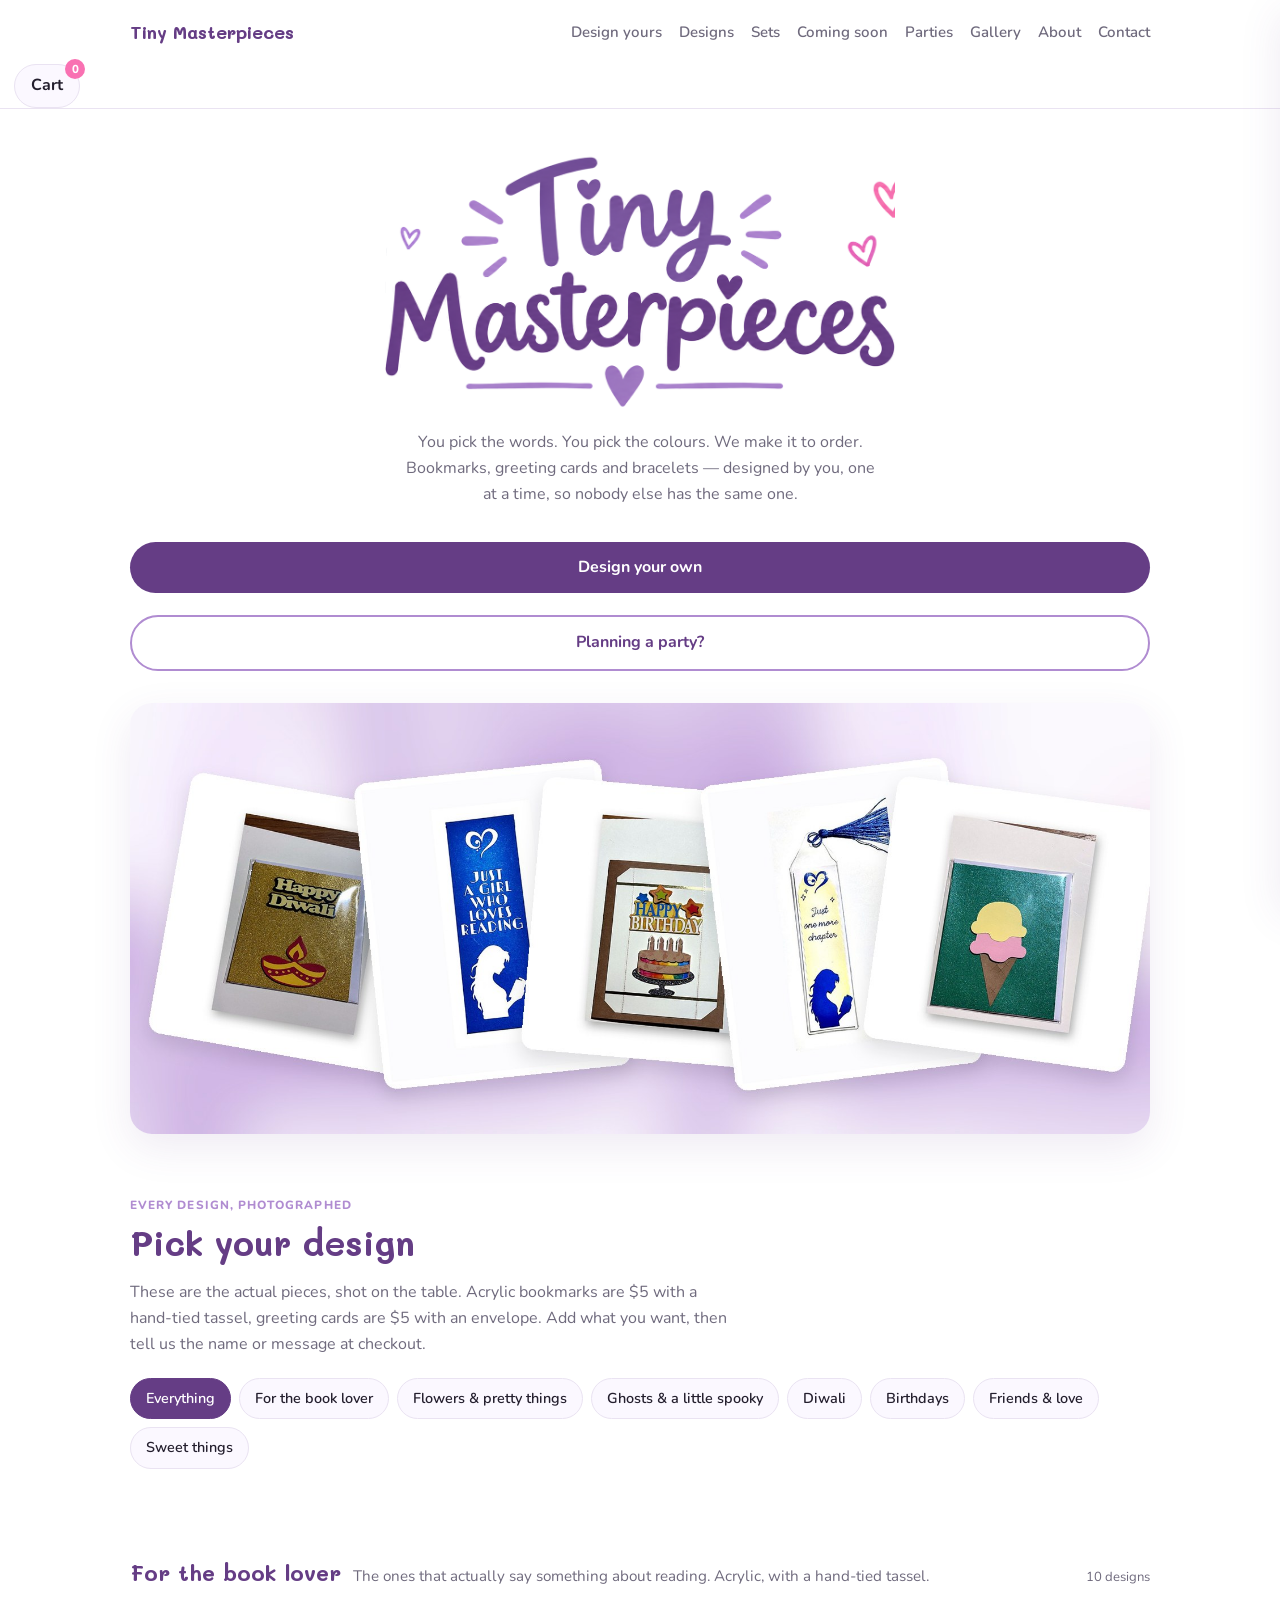
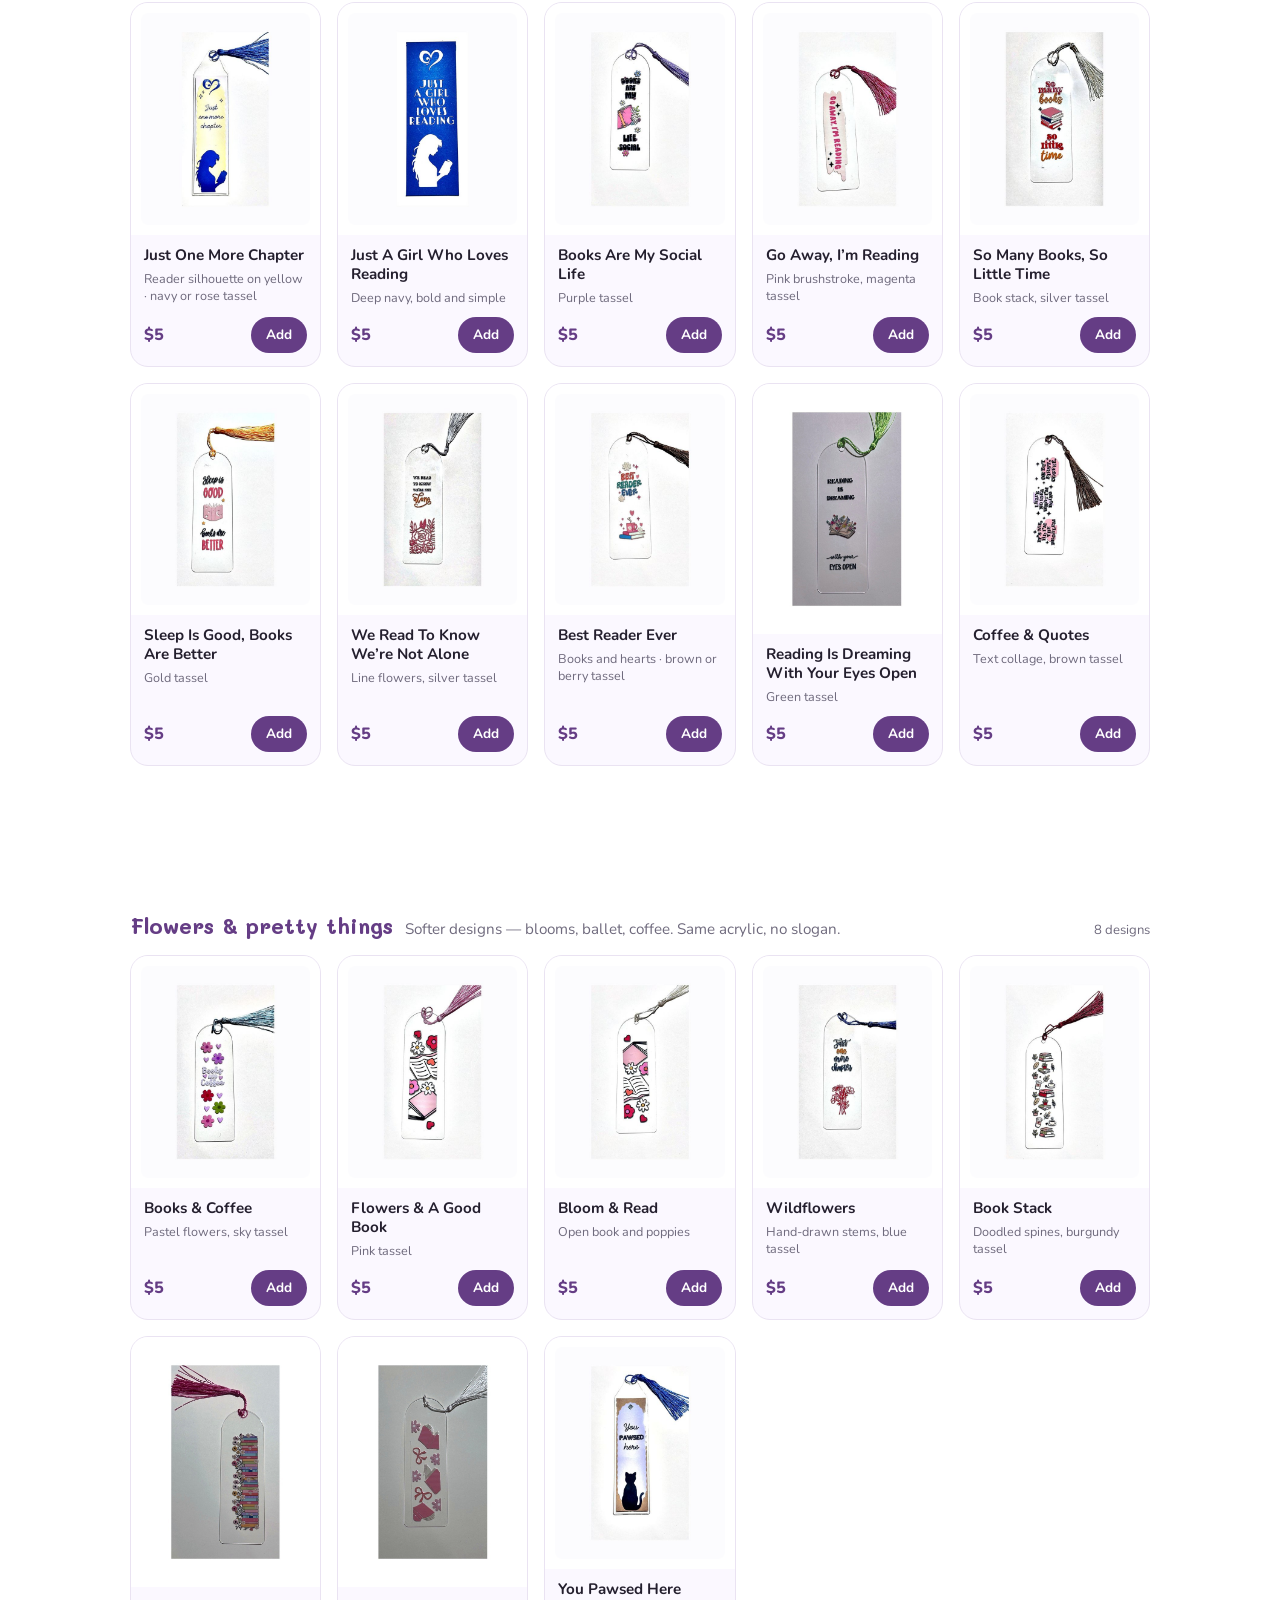
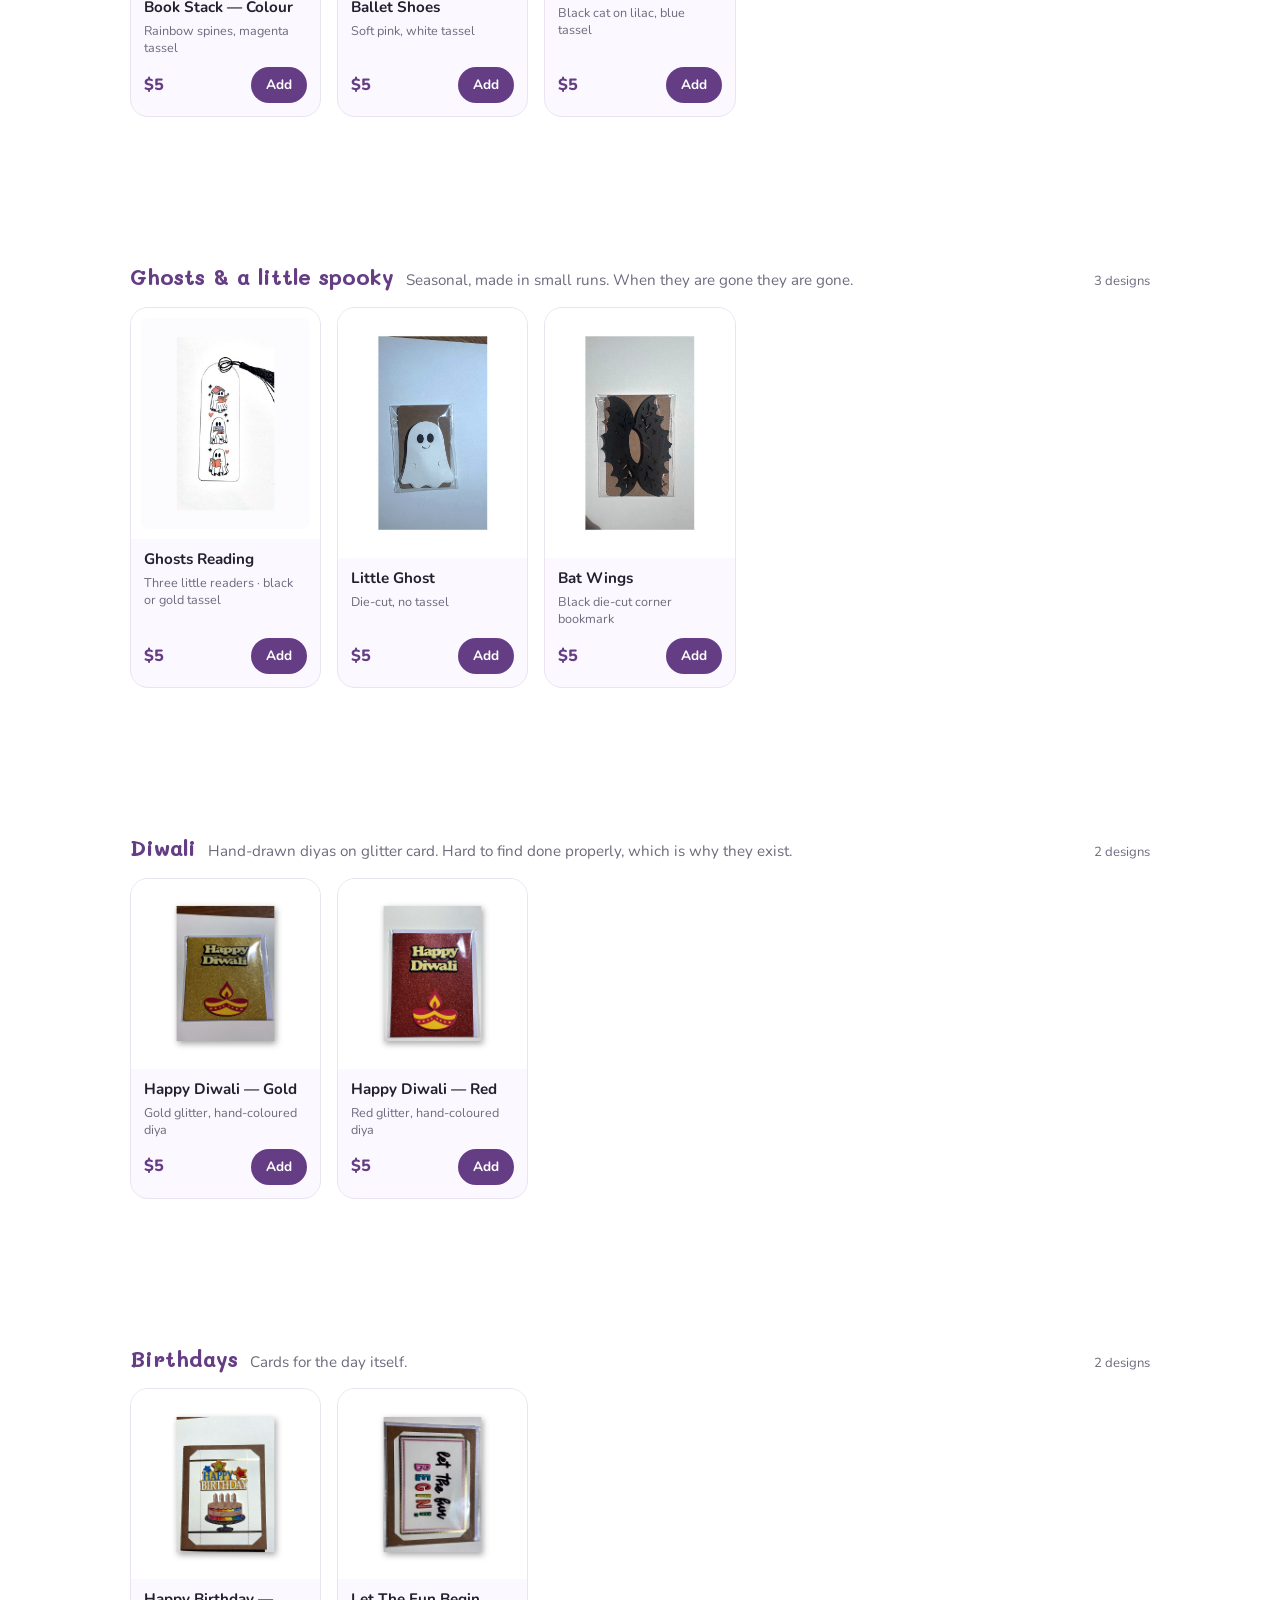
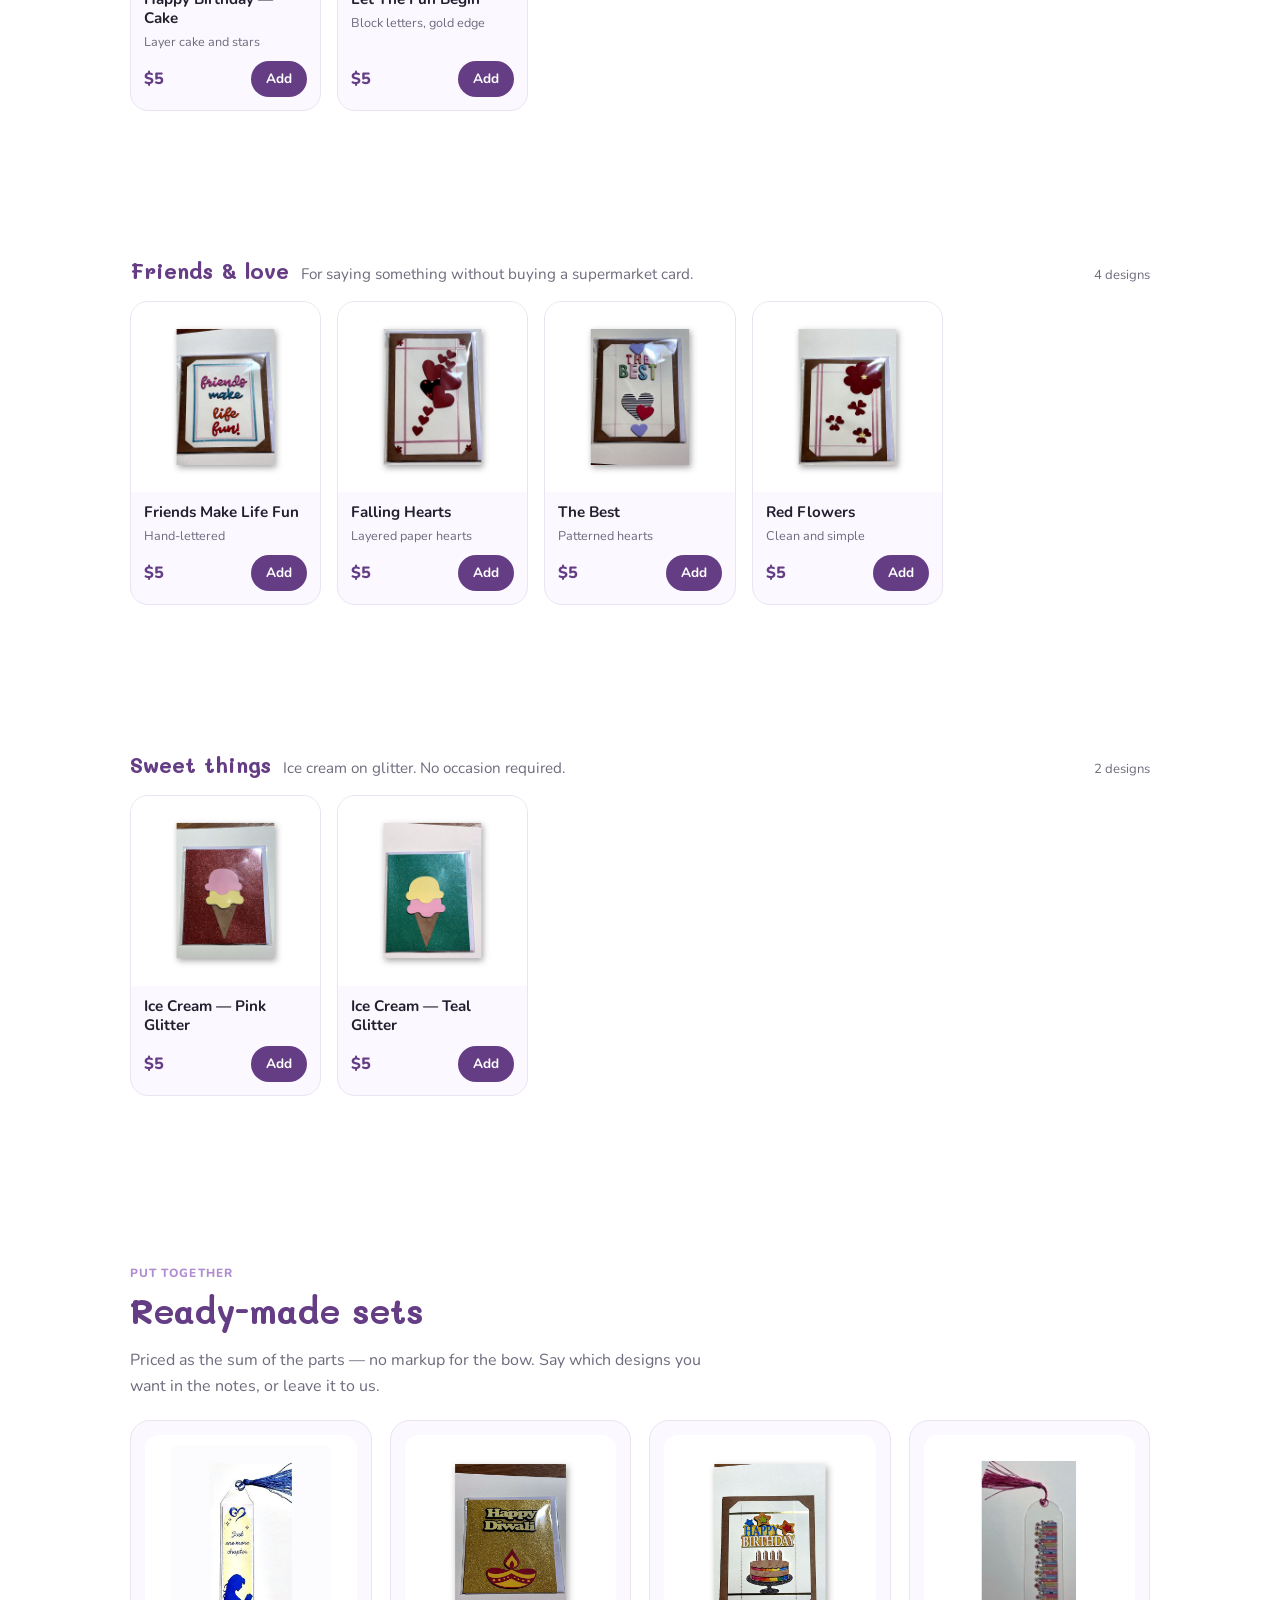
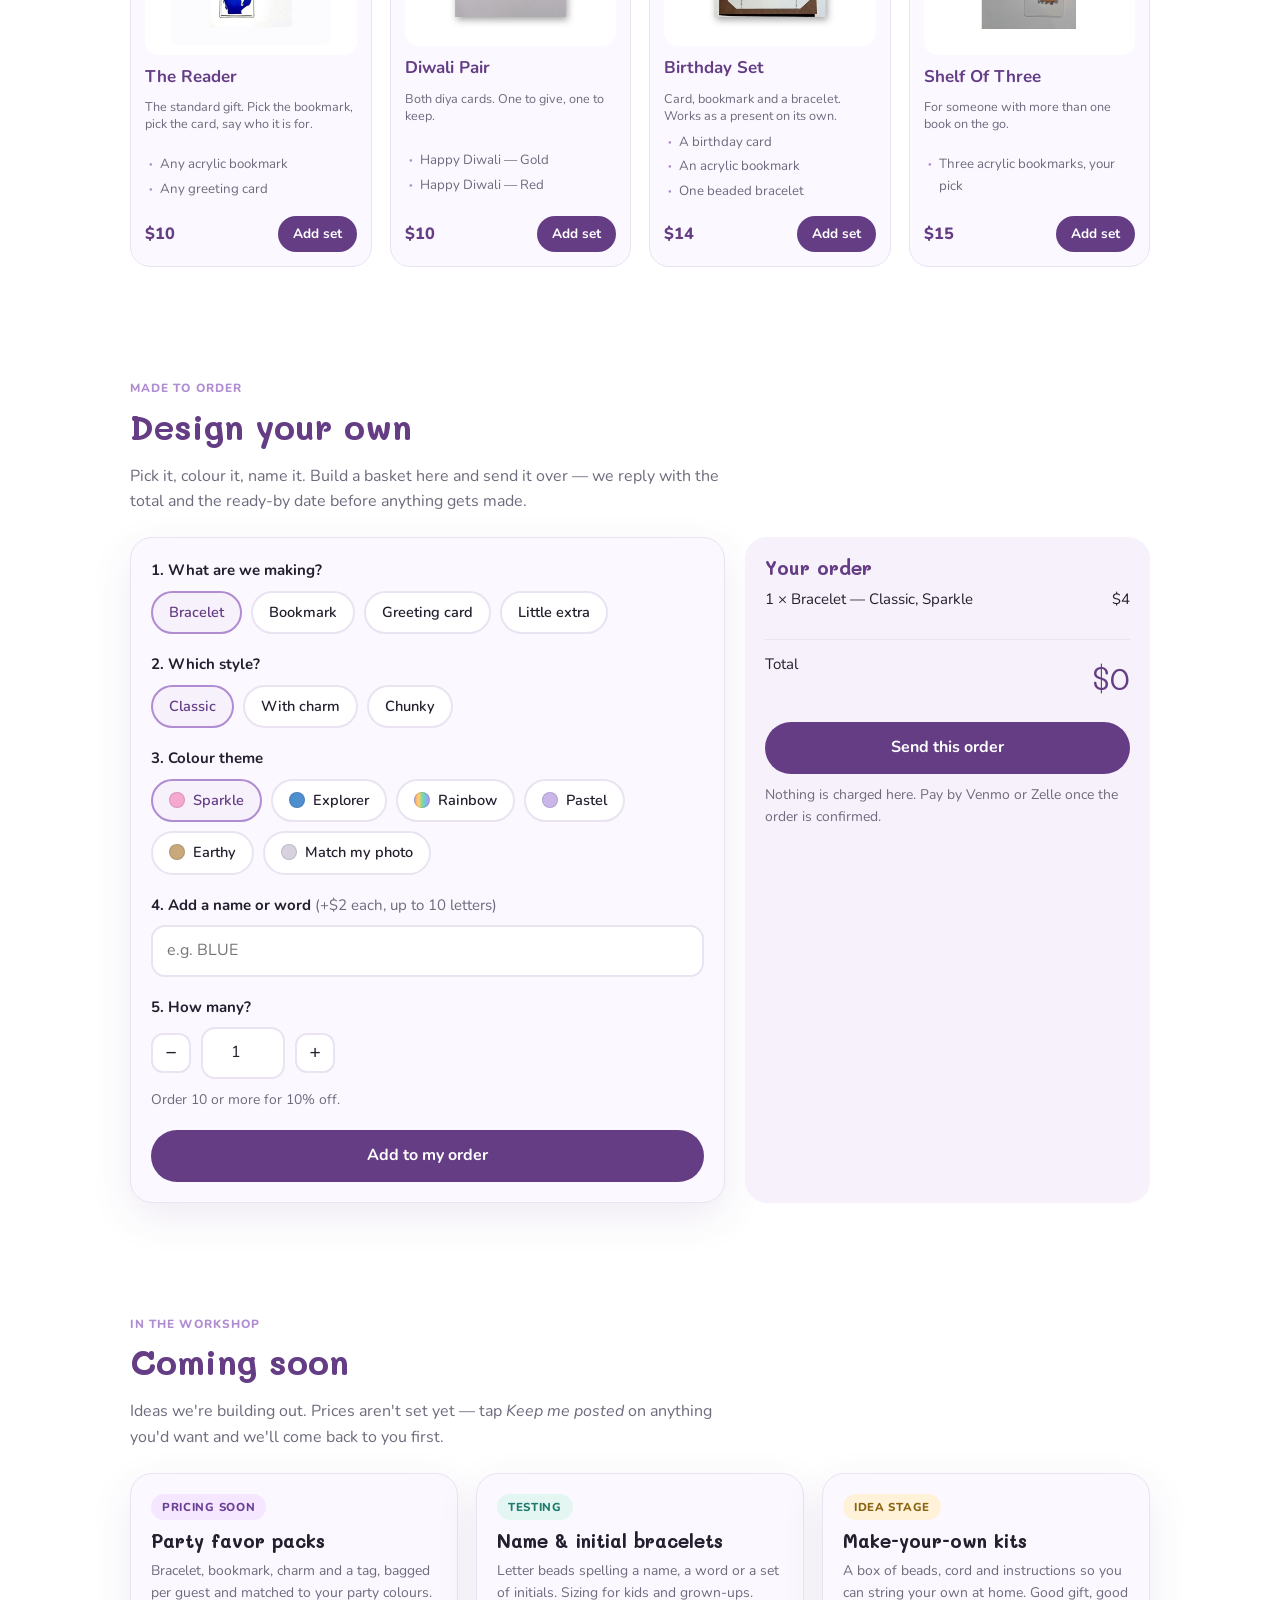
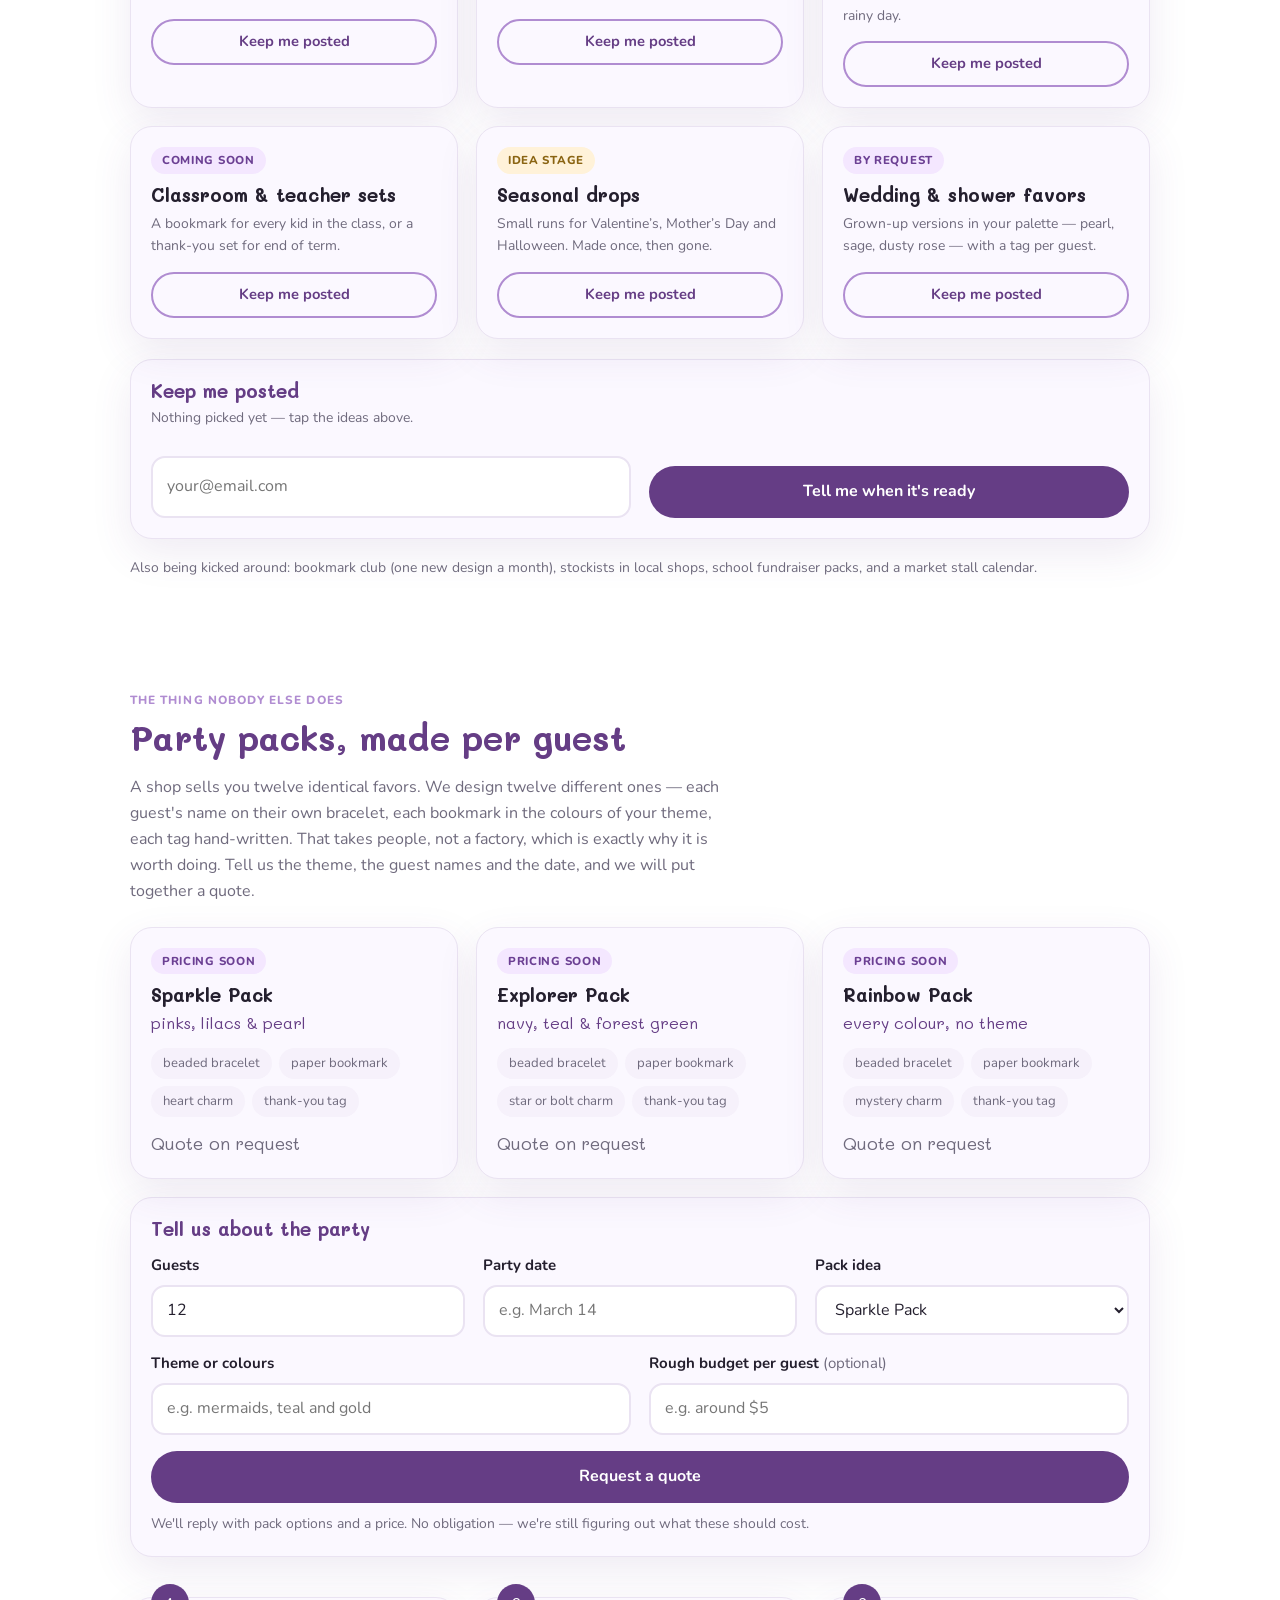
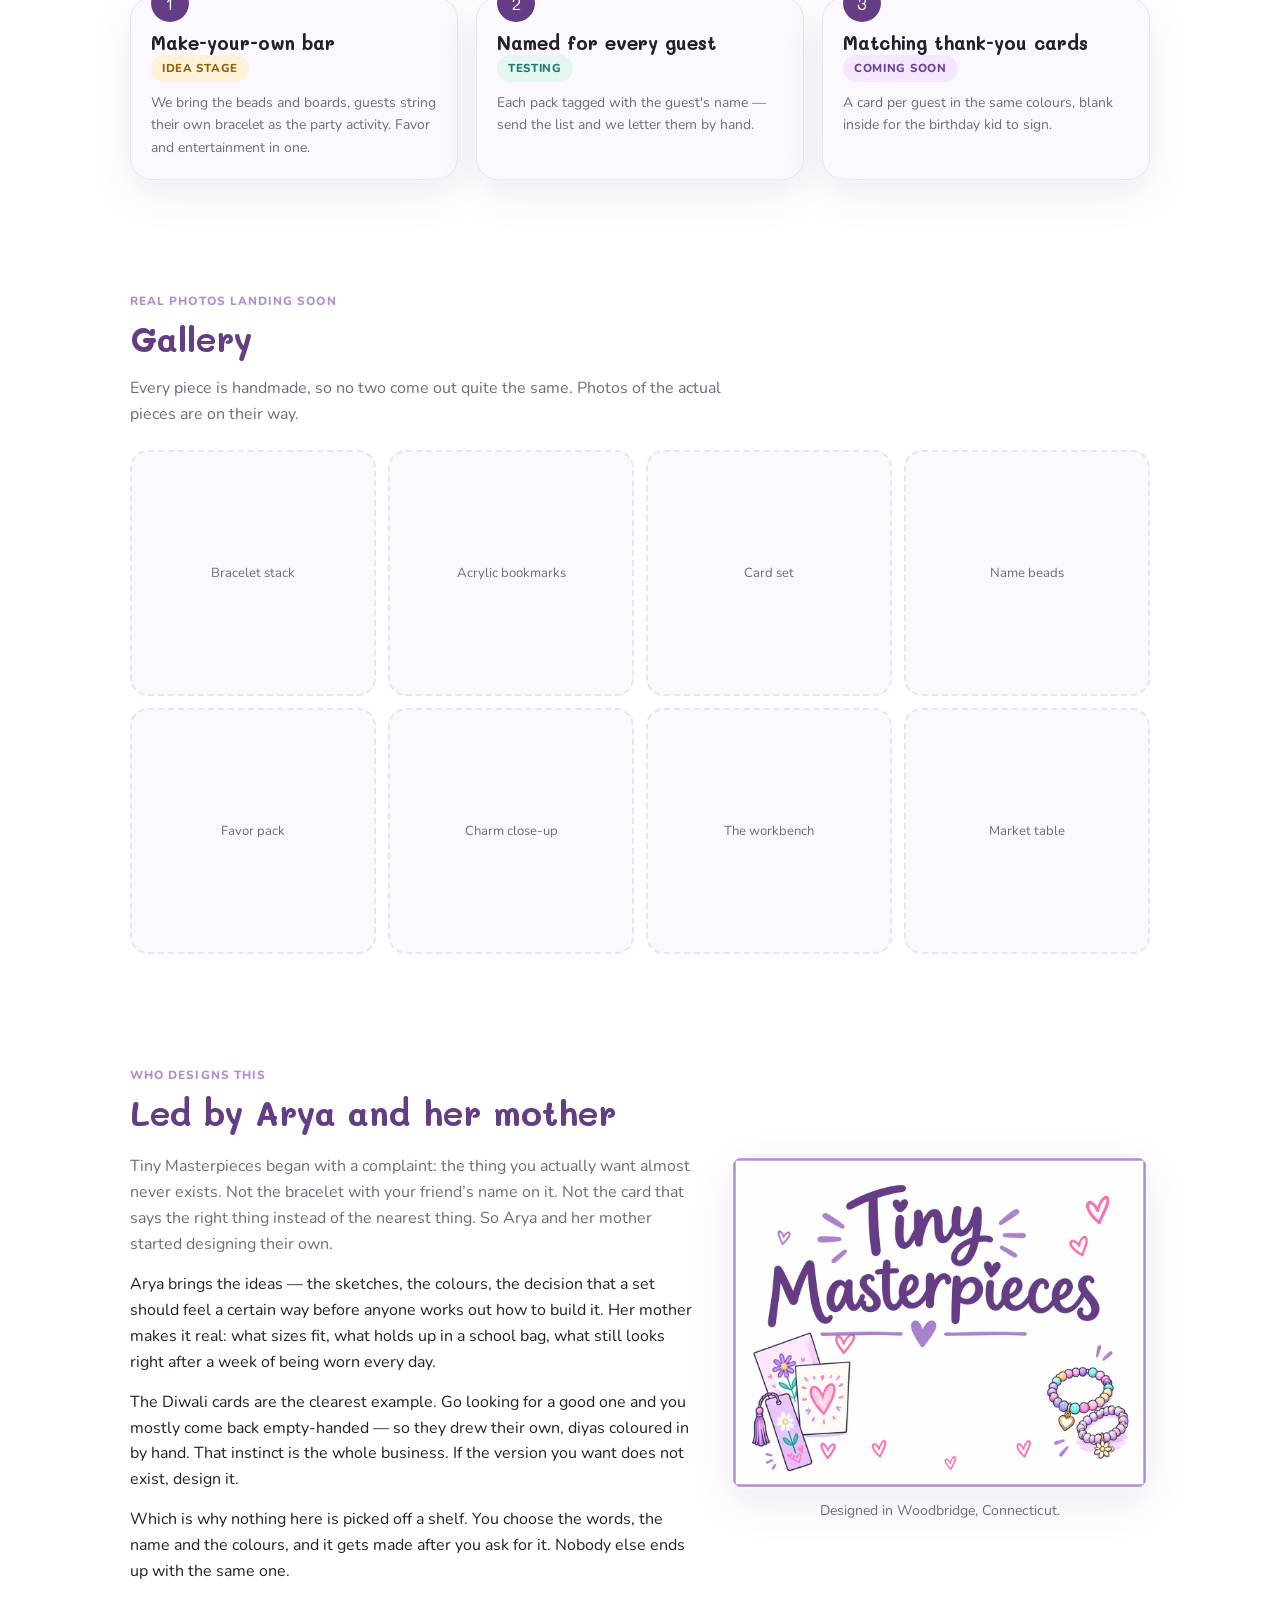
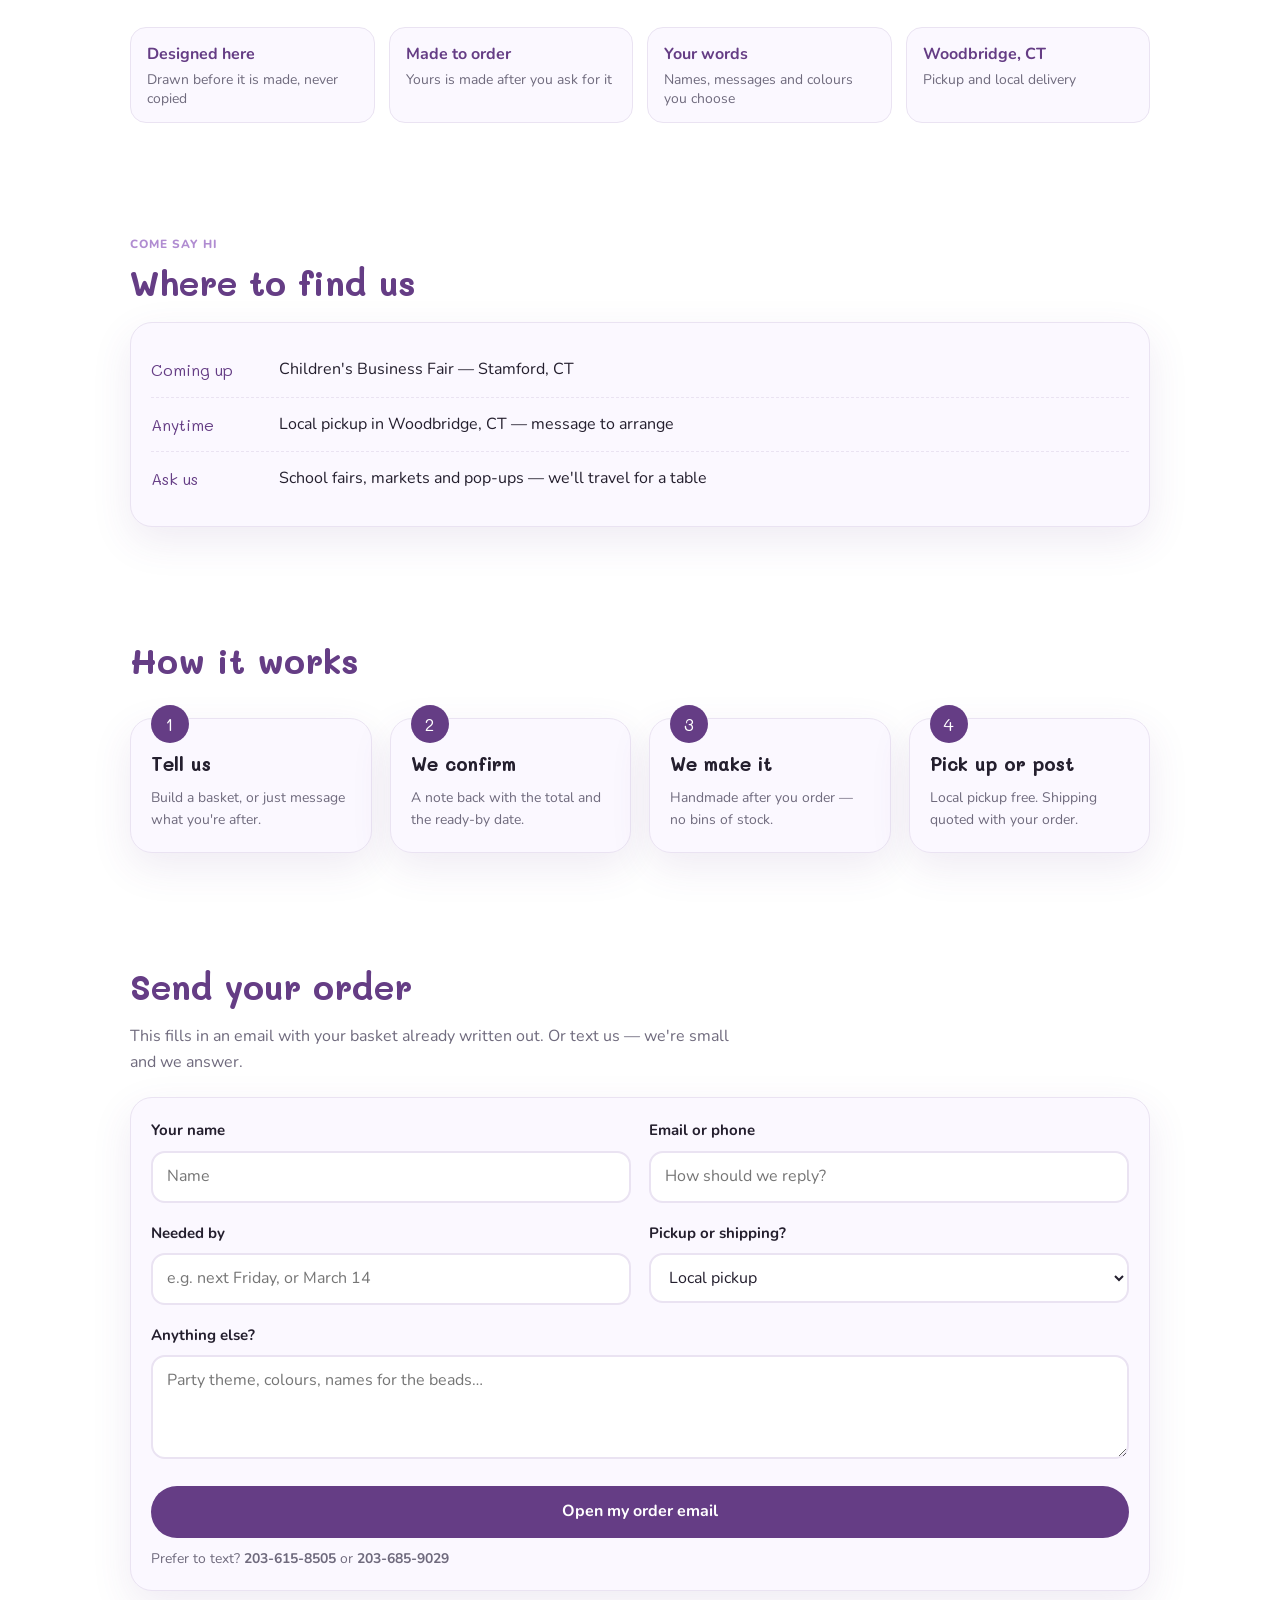
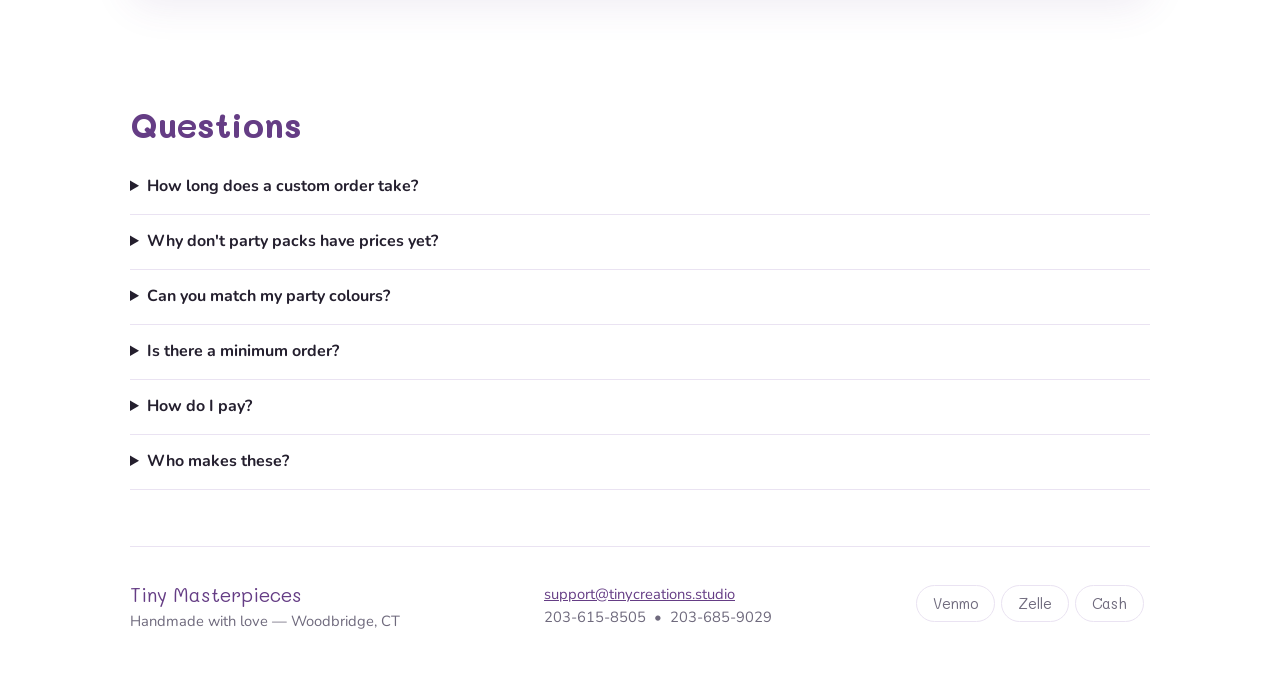
==== commit 2f60b871: "Remove the bracelets section and the stale placeholder notice" ====
--- a/index.html
+++ b/index.html
@@ -36,7 +36,6 @@
 <nav><div class="wrap">
   <span class="brand">Tiny Masterpieces</span>
   <span class="links">
-    <a href="#shop">Order now</a>
     <a href="#design">Design yours</a>
     <a href="#designs">Designs</a>
     <a href="#sets">Sets</a>
@@ -64,37 +63,10 @@
       <a class="btn ghost" href="#parties">Planning a party?</a>
     </div>
     <div class="band"><img src="assets/img/hero-products.jpg" alt="Handmade cards, bookmarks and bracelets"></div>
-    <p class="demo">Bookmark photos are still on the way — that one illustration is a placeholder.</p>
   </header>
 
   <!-- ORDER NOW ---------------------------------------------------------->
-  <section id="shop">
-    <p class="eyebrow">Made to order</p>
-    <h2>Beaded bracelets</h2>
-    <p class="lede">Stretch fit, mixed pastels, charms and letter beads. Tell us the name
-       or the colours and we string it after you order.</p>
-
-    <div class="brac-wrap">
-      <div class="brac-shot">
-        <img src="assets/img/shop/scene-bracelets.jpg" alt="Beaded bracelets on the display rack" loading="lazy">
-      </div>
-      <div class="brac-buy">
-        <ul class="prices big">
-          <li><span>One</span><span class="dots"></span><span class="amt">$4</span></li>
-          <li><span>Two</span><span class="dots"></span><span class="amt">$7</span></li>
-          <li><span>Three</span><span class="dots"></span><span class="amt">$10</span></li>
-        </ul>
-        <p class="note">Charms and letter beads included. Name beads add $2 each.</p>
-        <div class="buy">
-          <label class="sr-only" for="opt-bracelet">Bracelet style</label>
-          <select id="opt-bracelet"></select>
-          <label class="sr-only" for="qty-bracelet">Quantity</label>
-          <input id="qty-bracelet" type="number" min="1" max="99" value="1" inputmode="numeric">
-          <button class="btn-add" type="button" data-pid="bracelet">Add to cart</button>
-        </div>
-      </div>
-    </div>
-  </section>
+  
 
   <!-- THE CATALOGUE ------------------------------------------------------>
   <section id="designs">
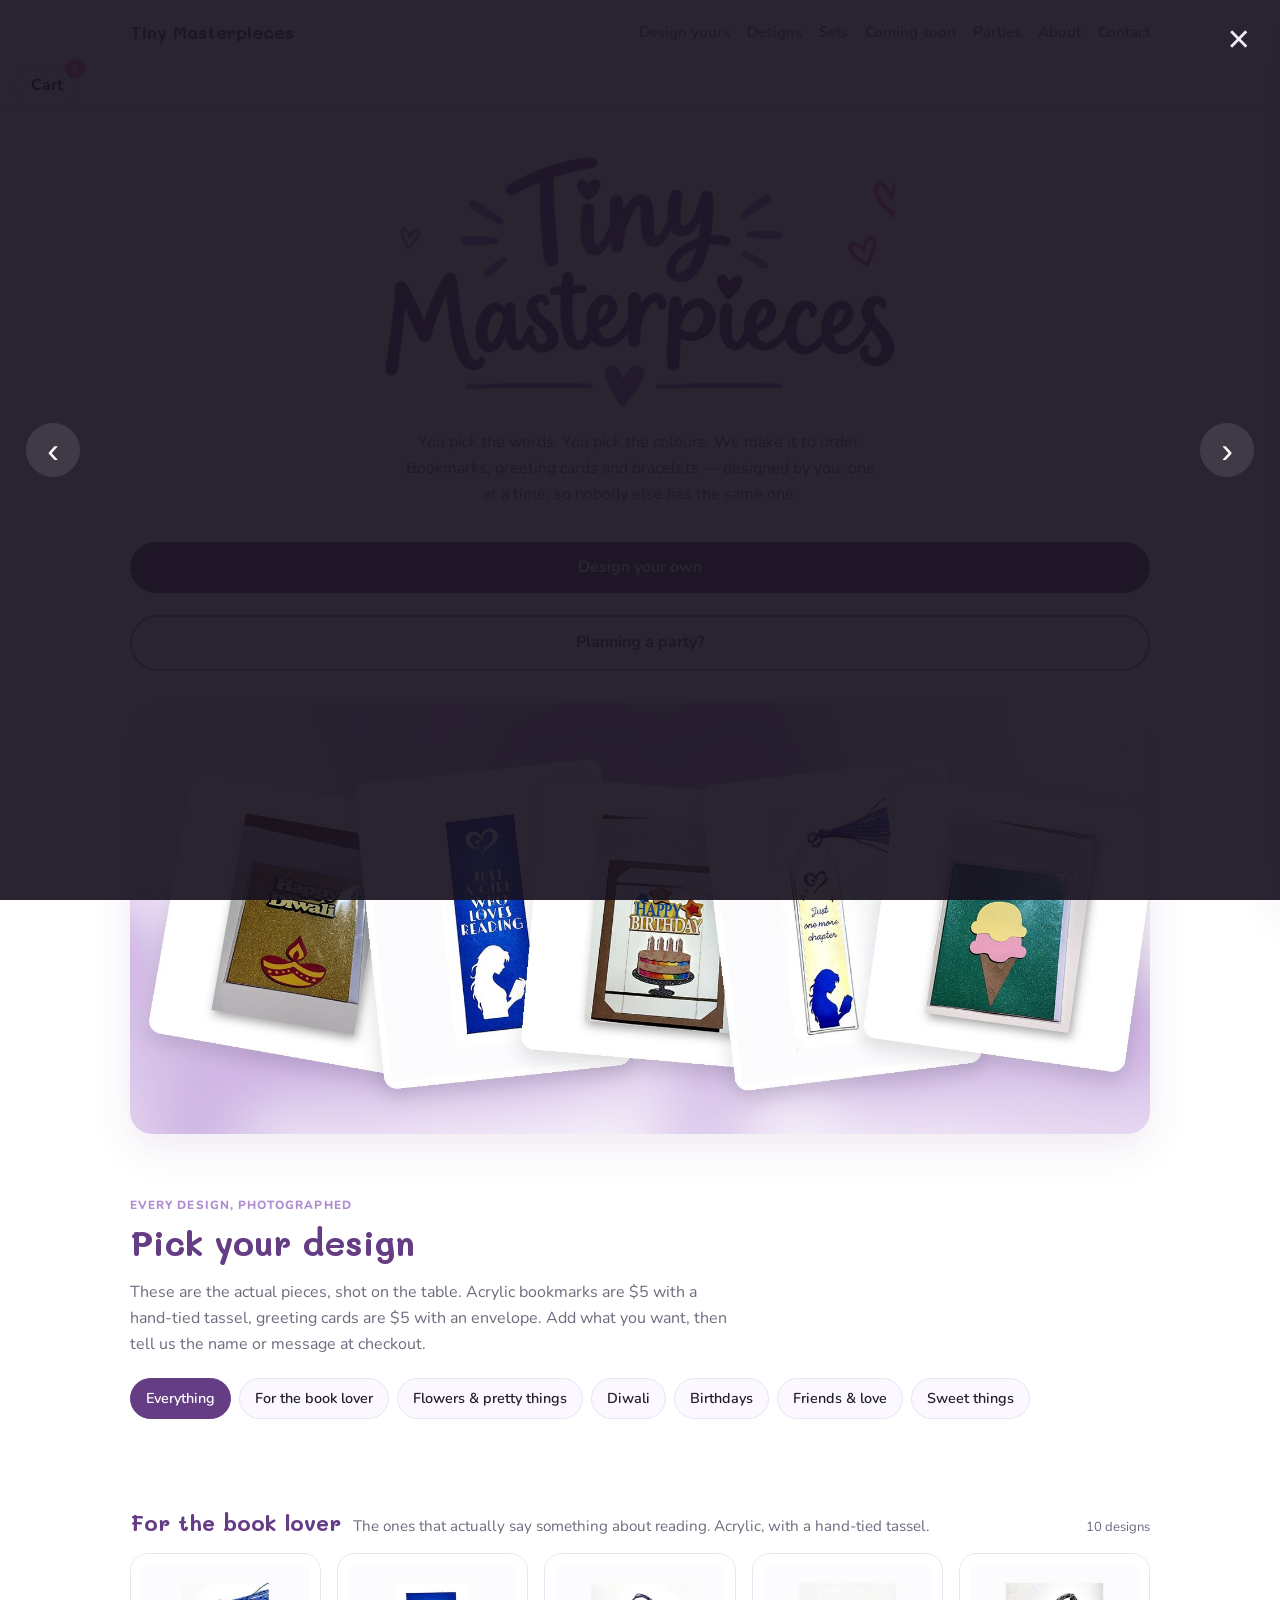
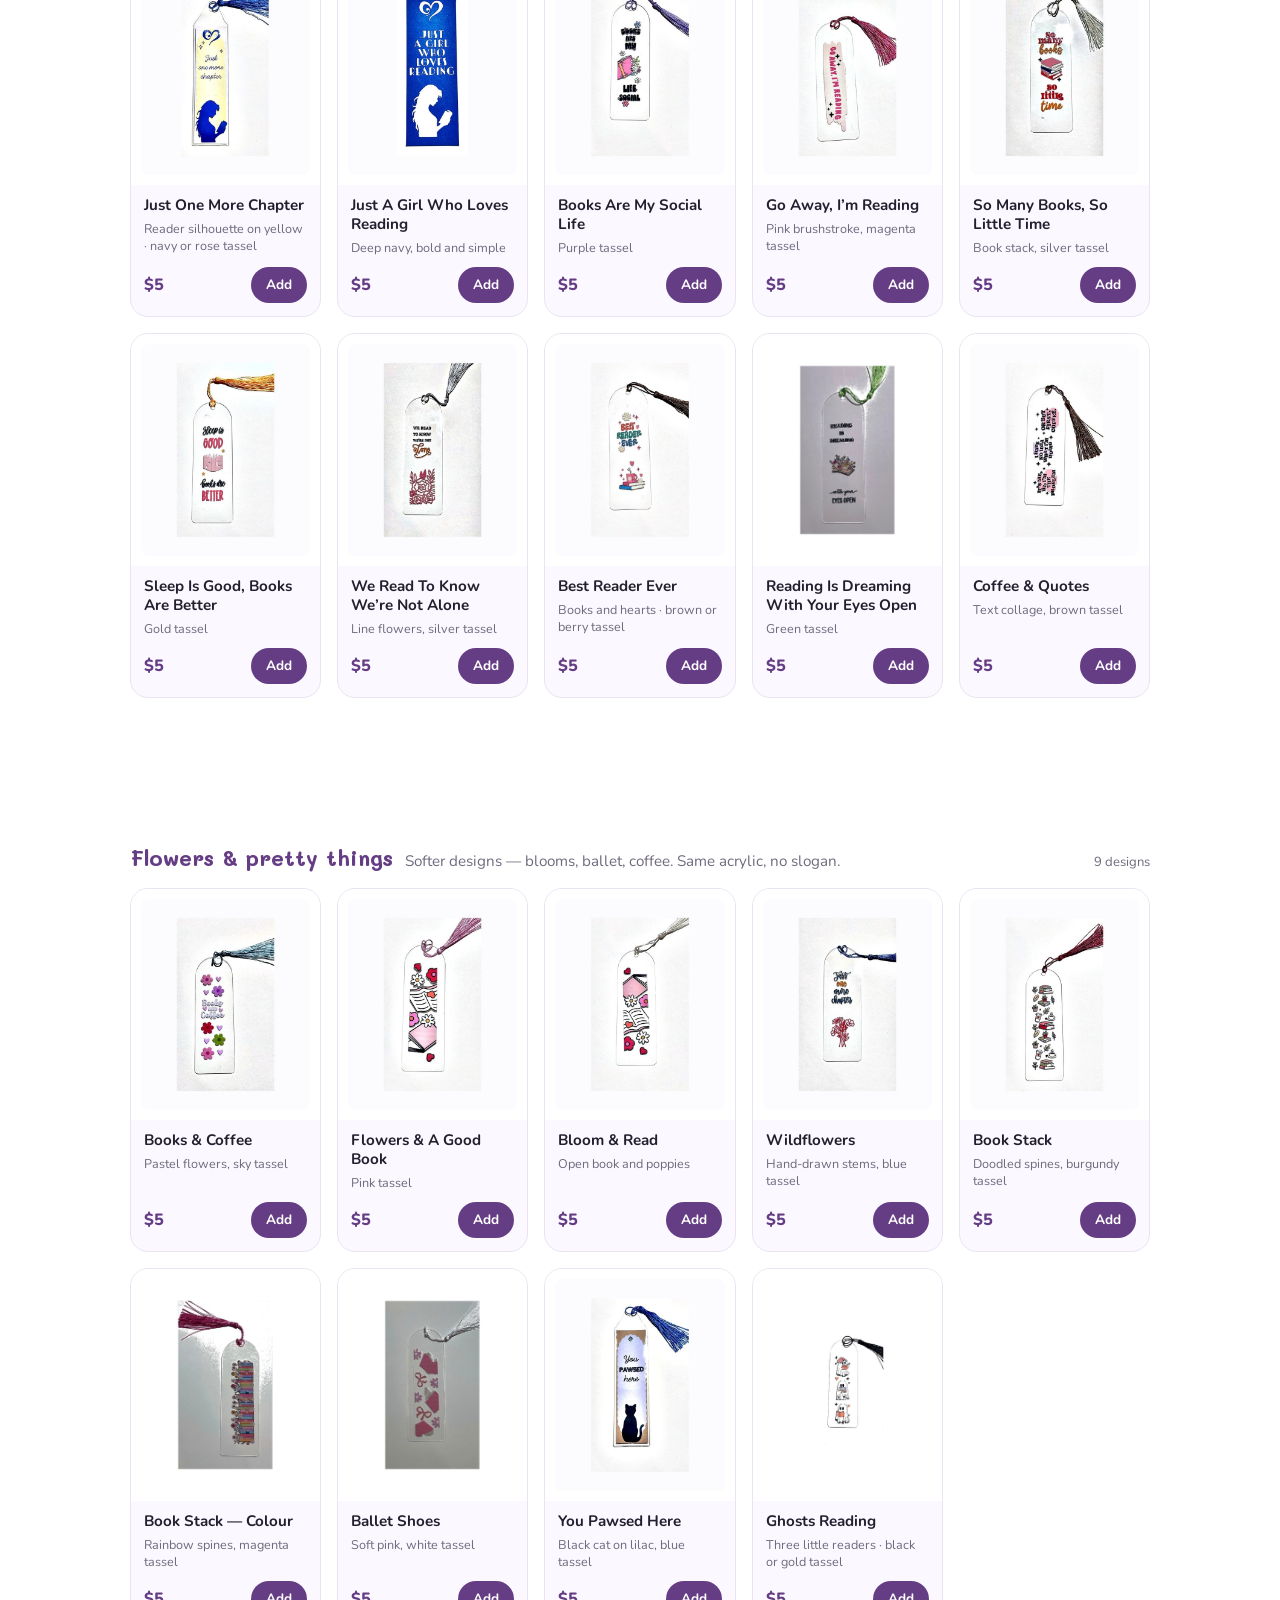
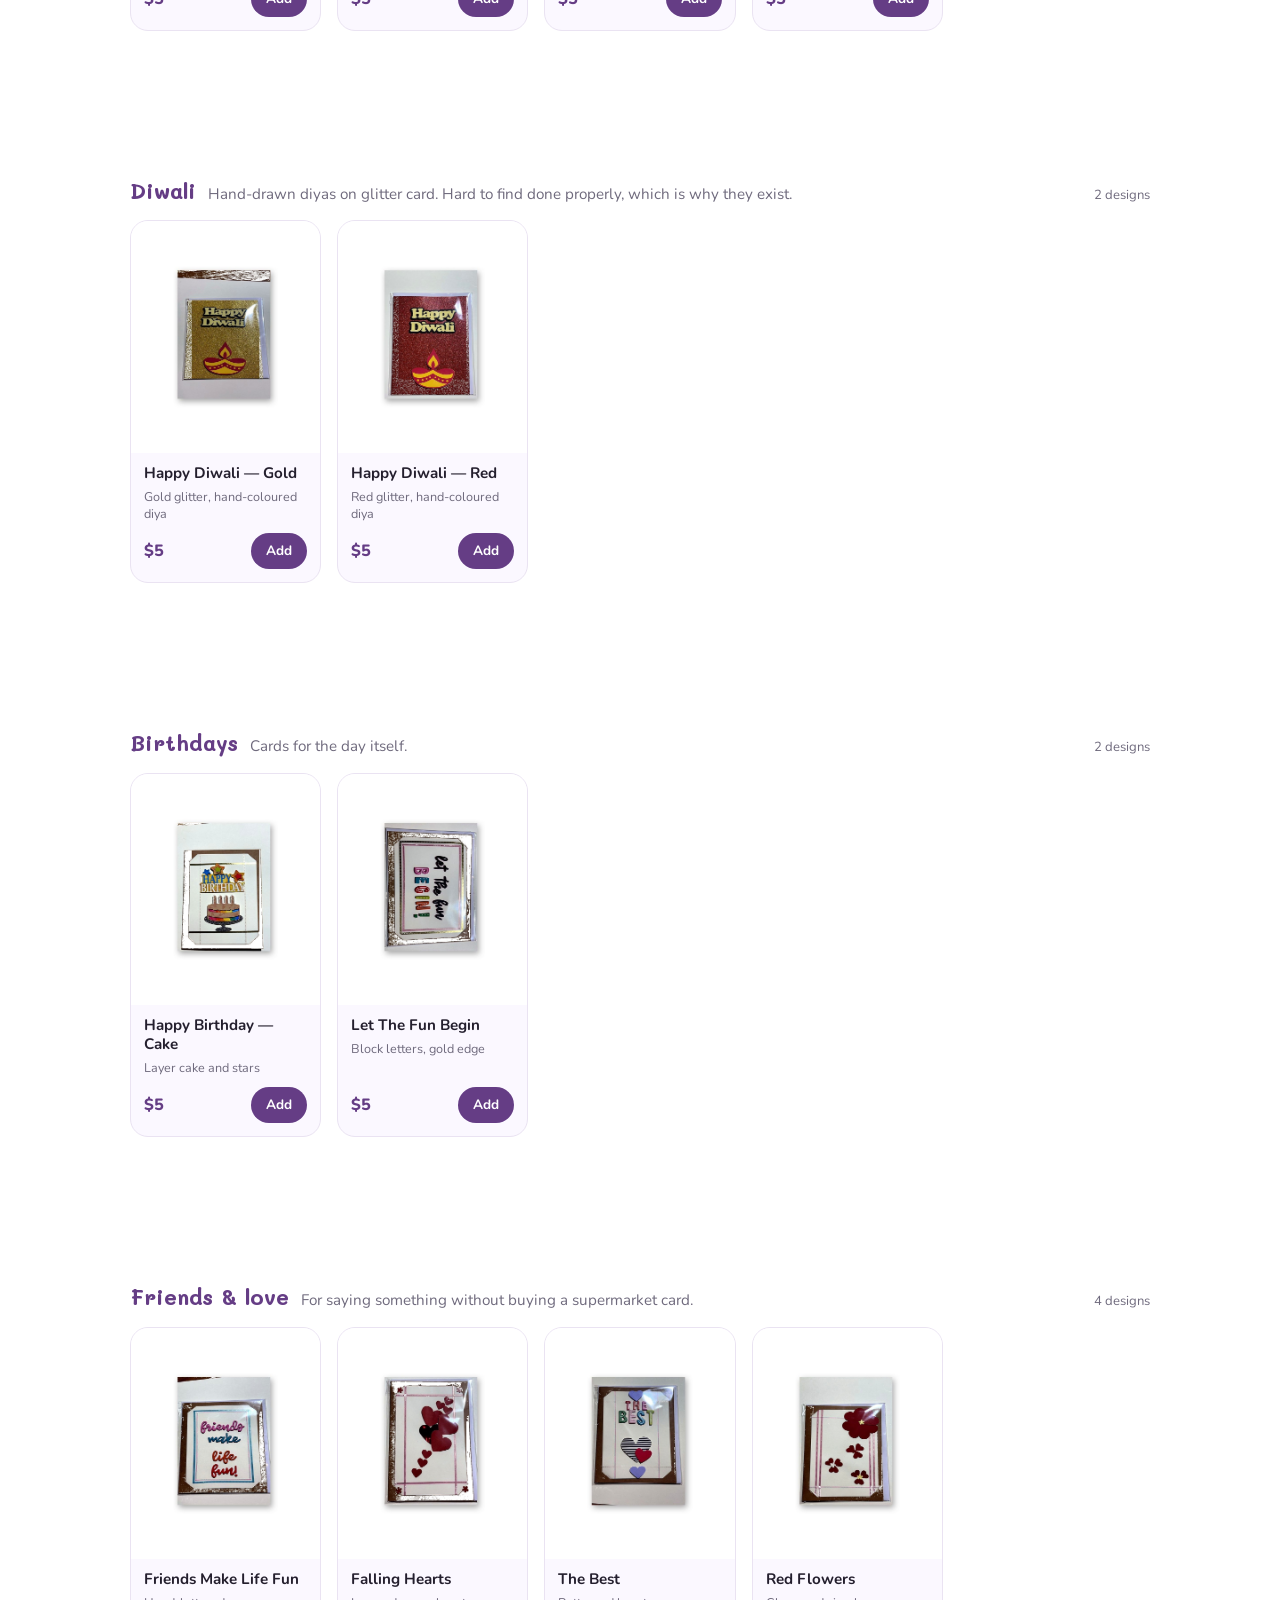
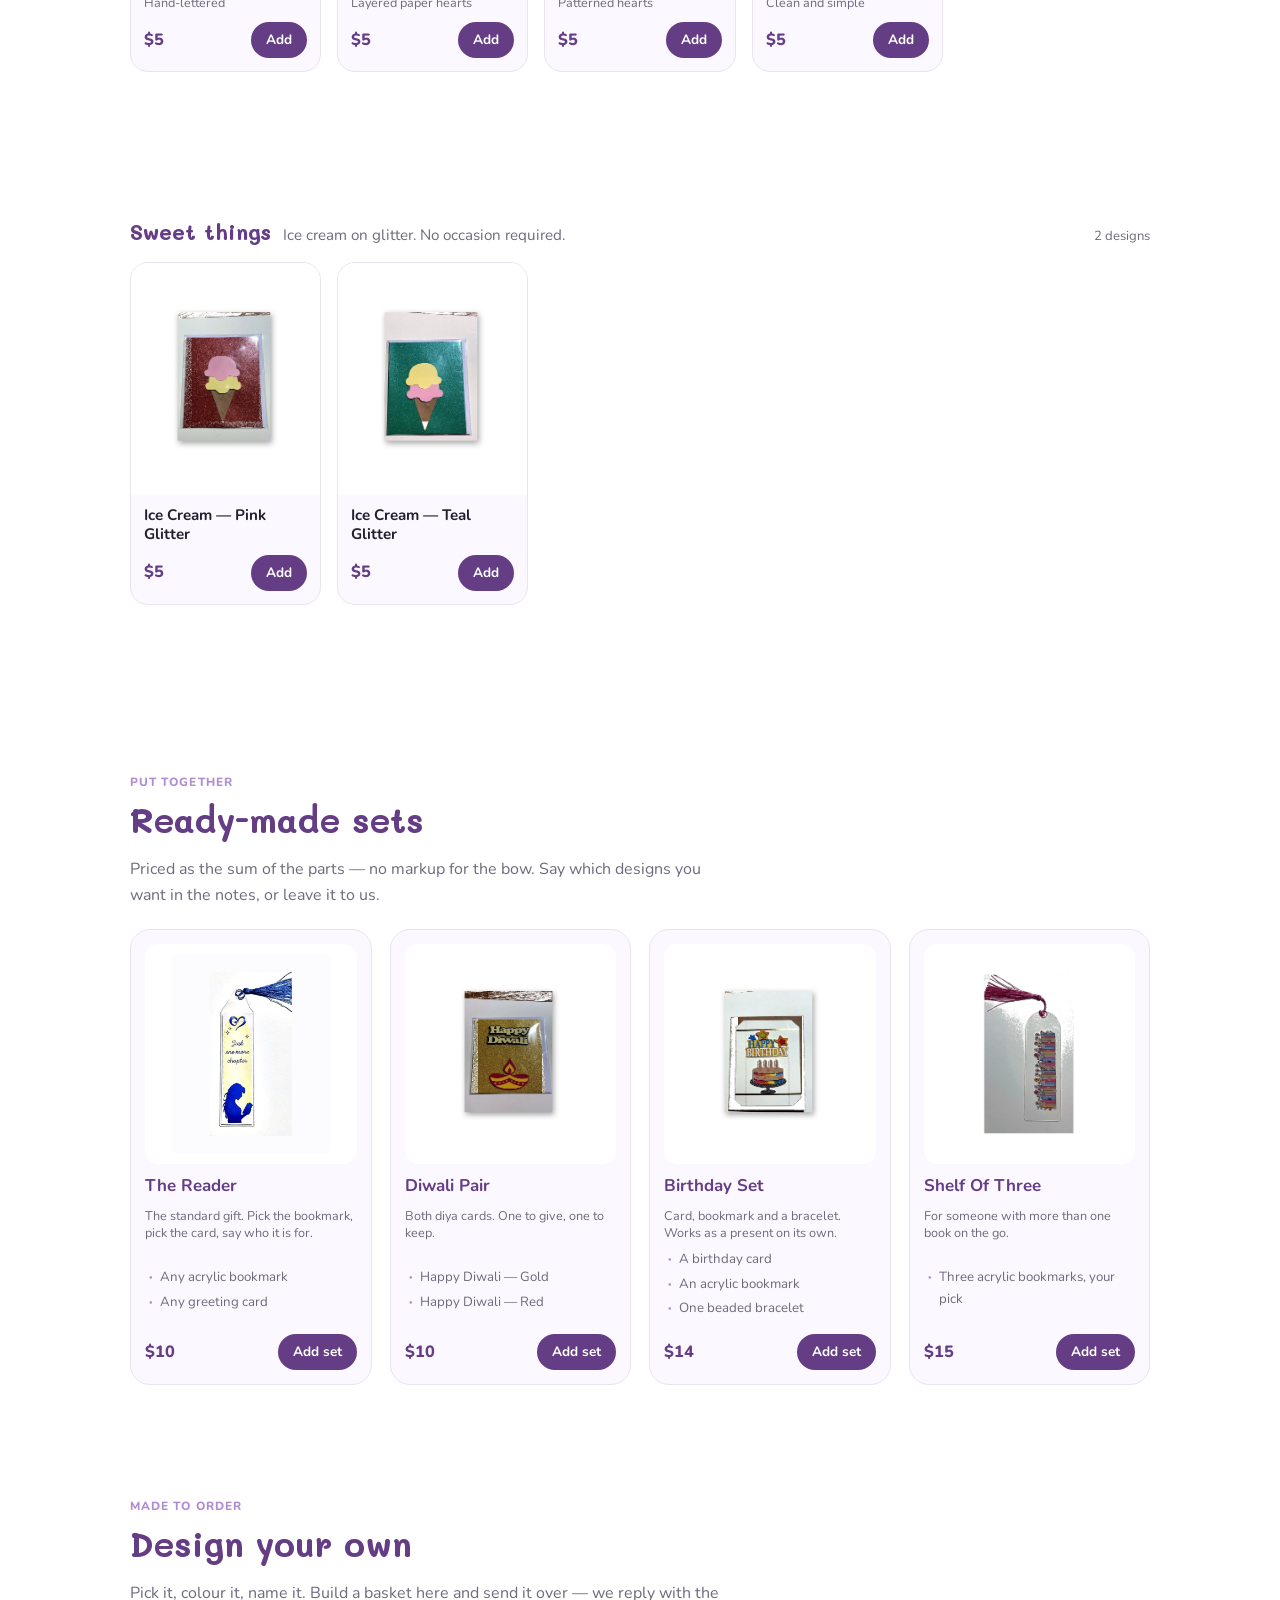
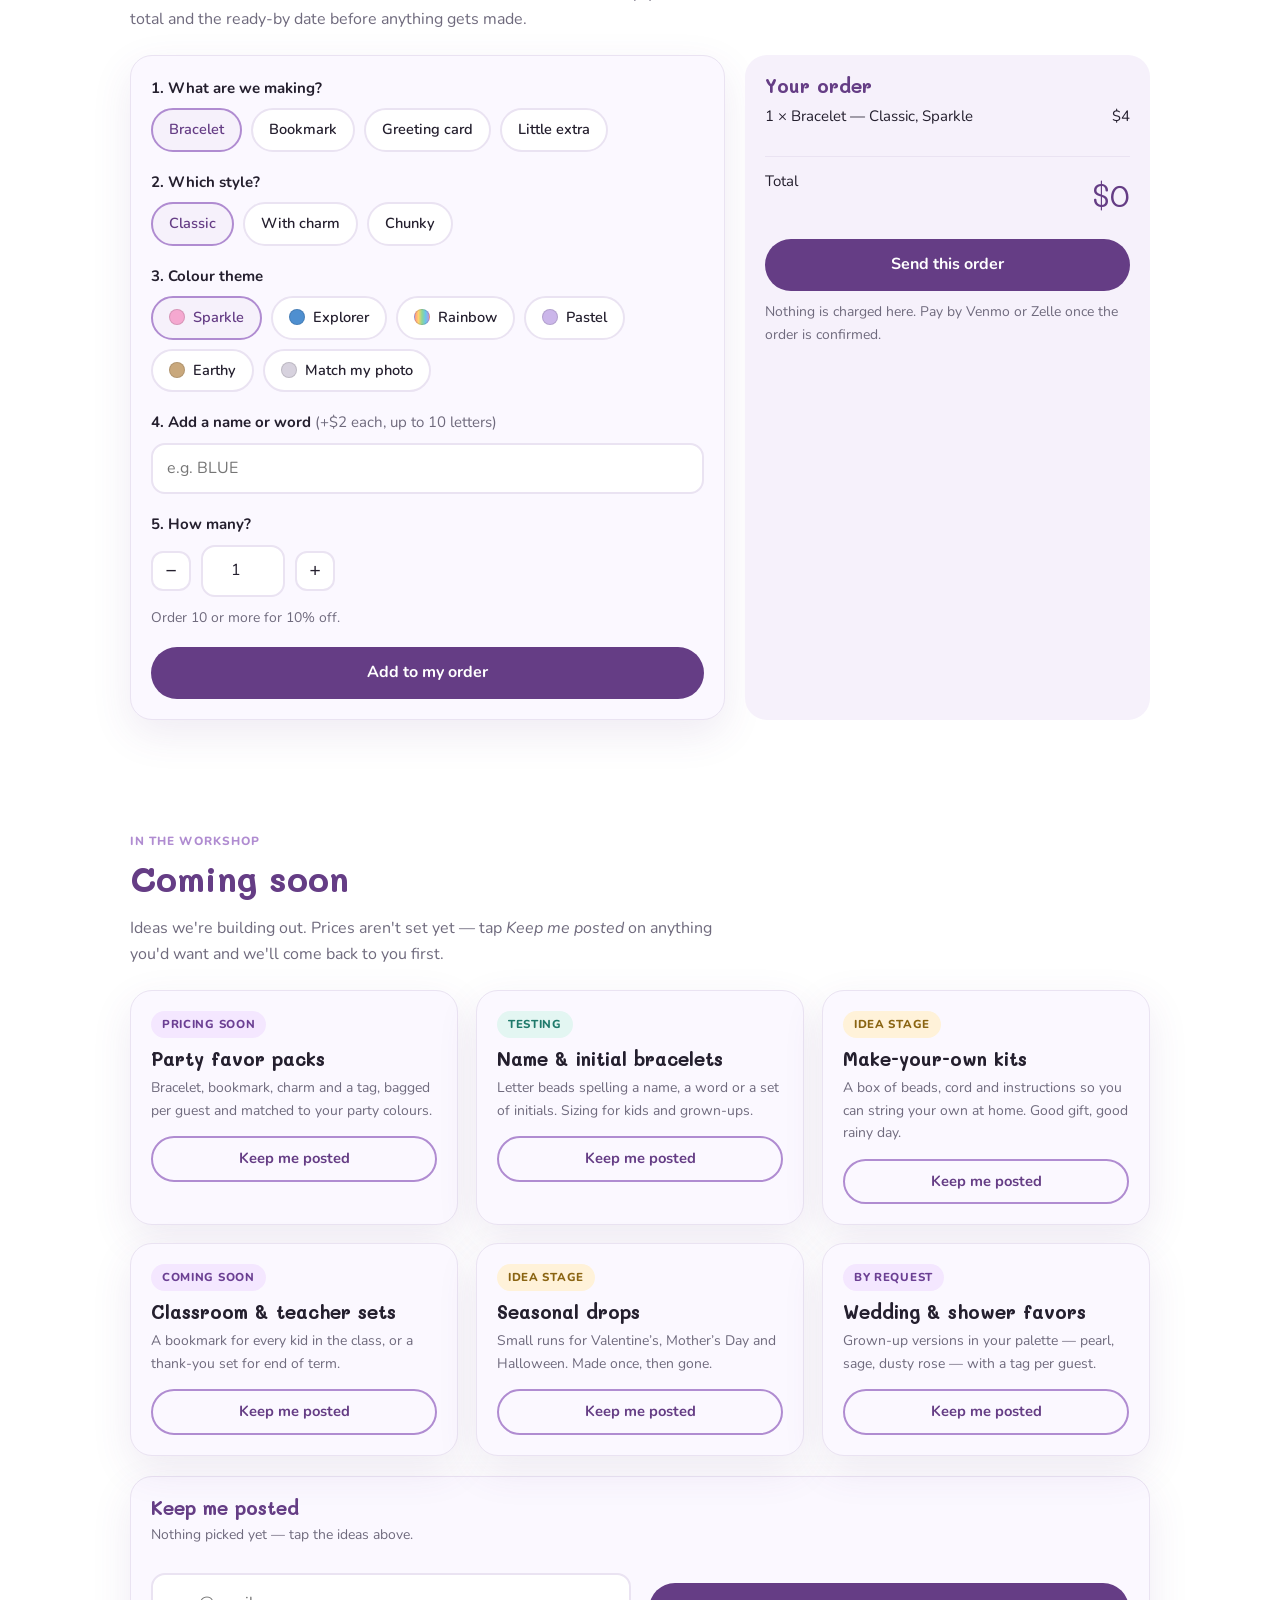
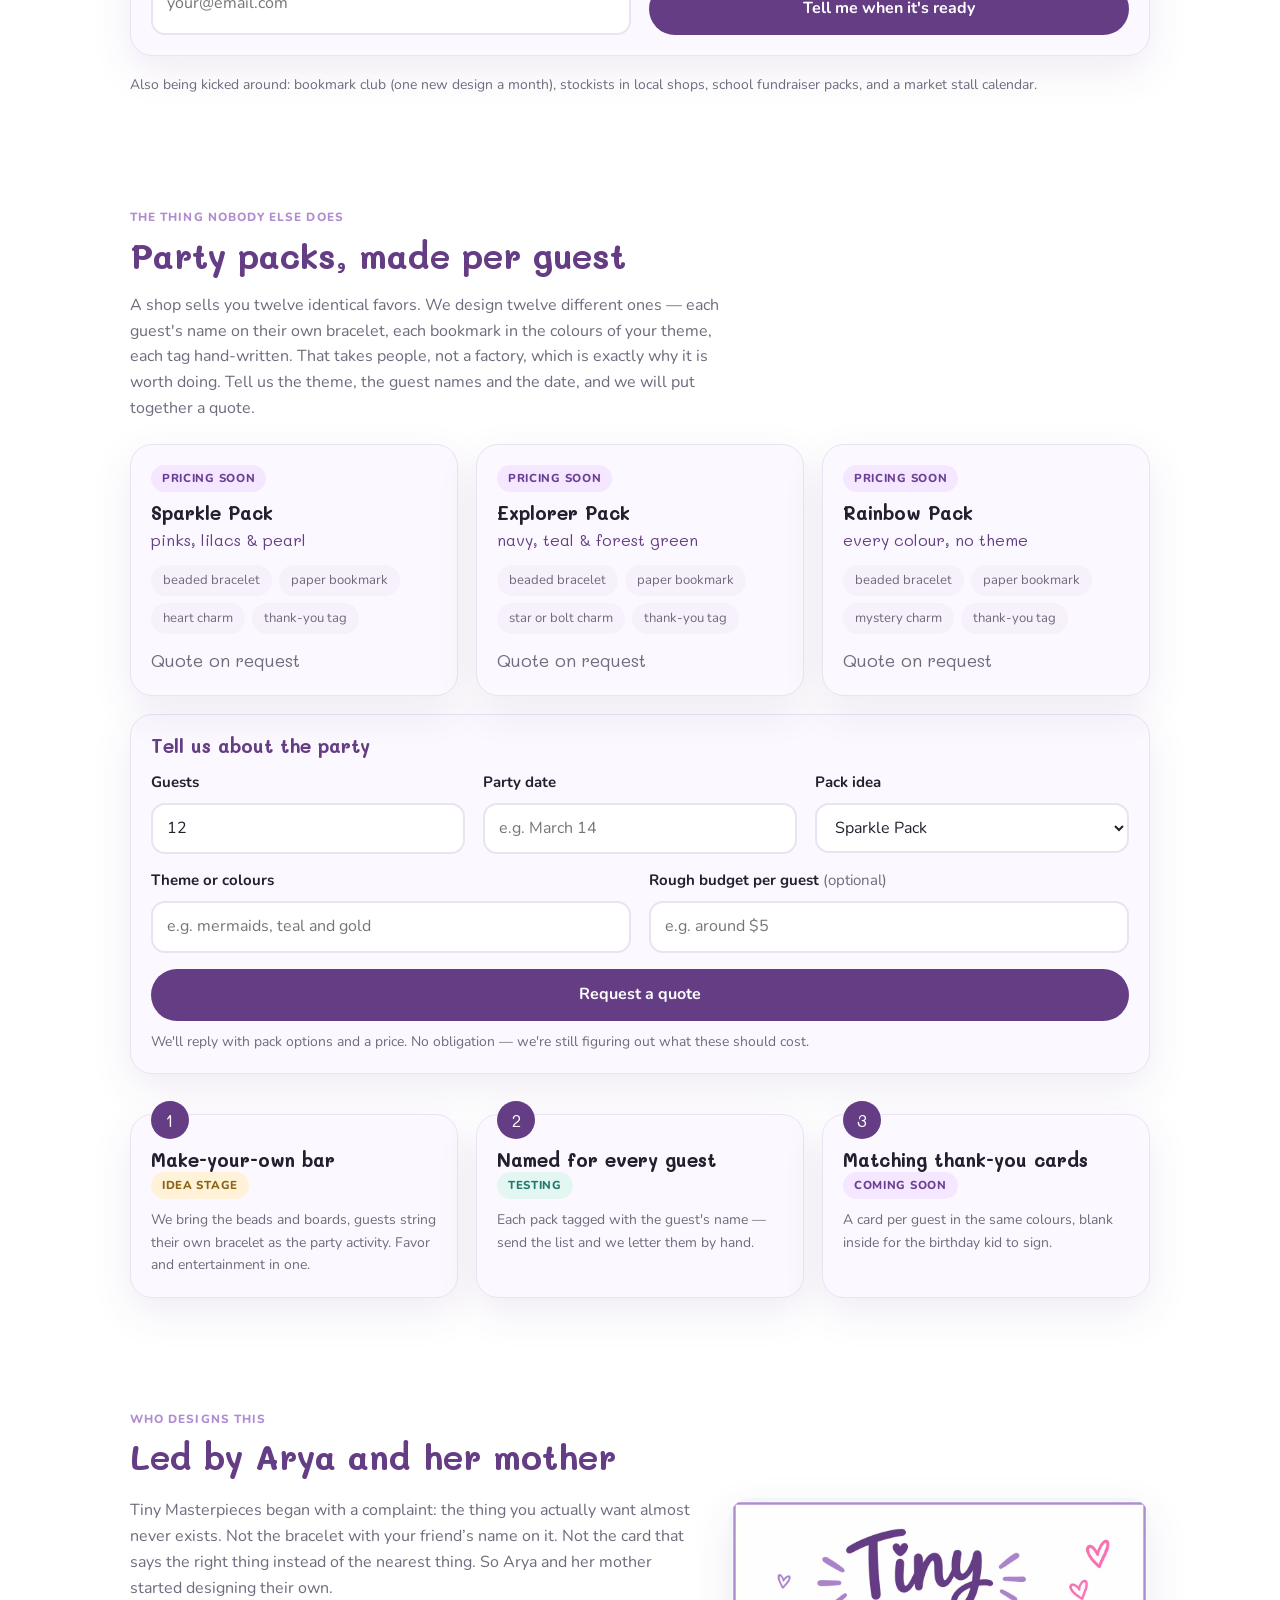
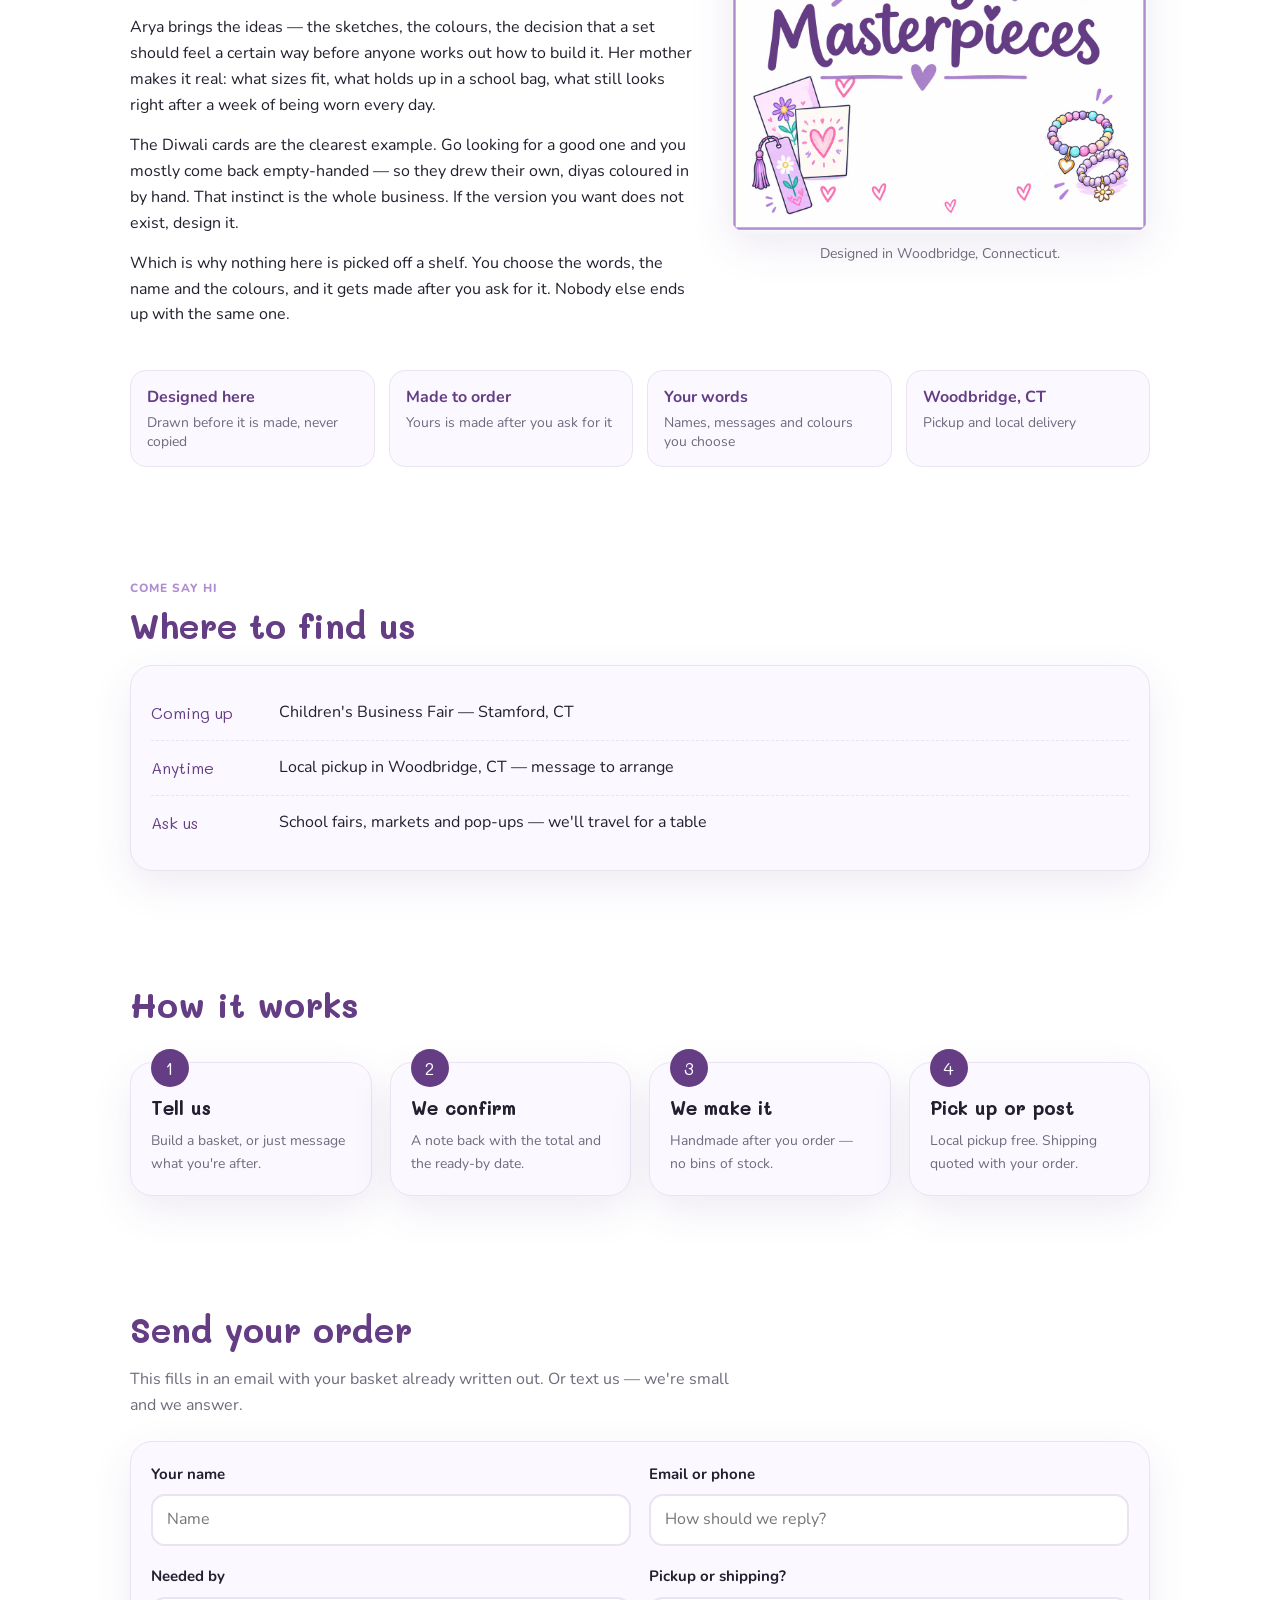
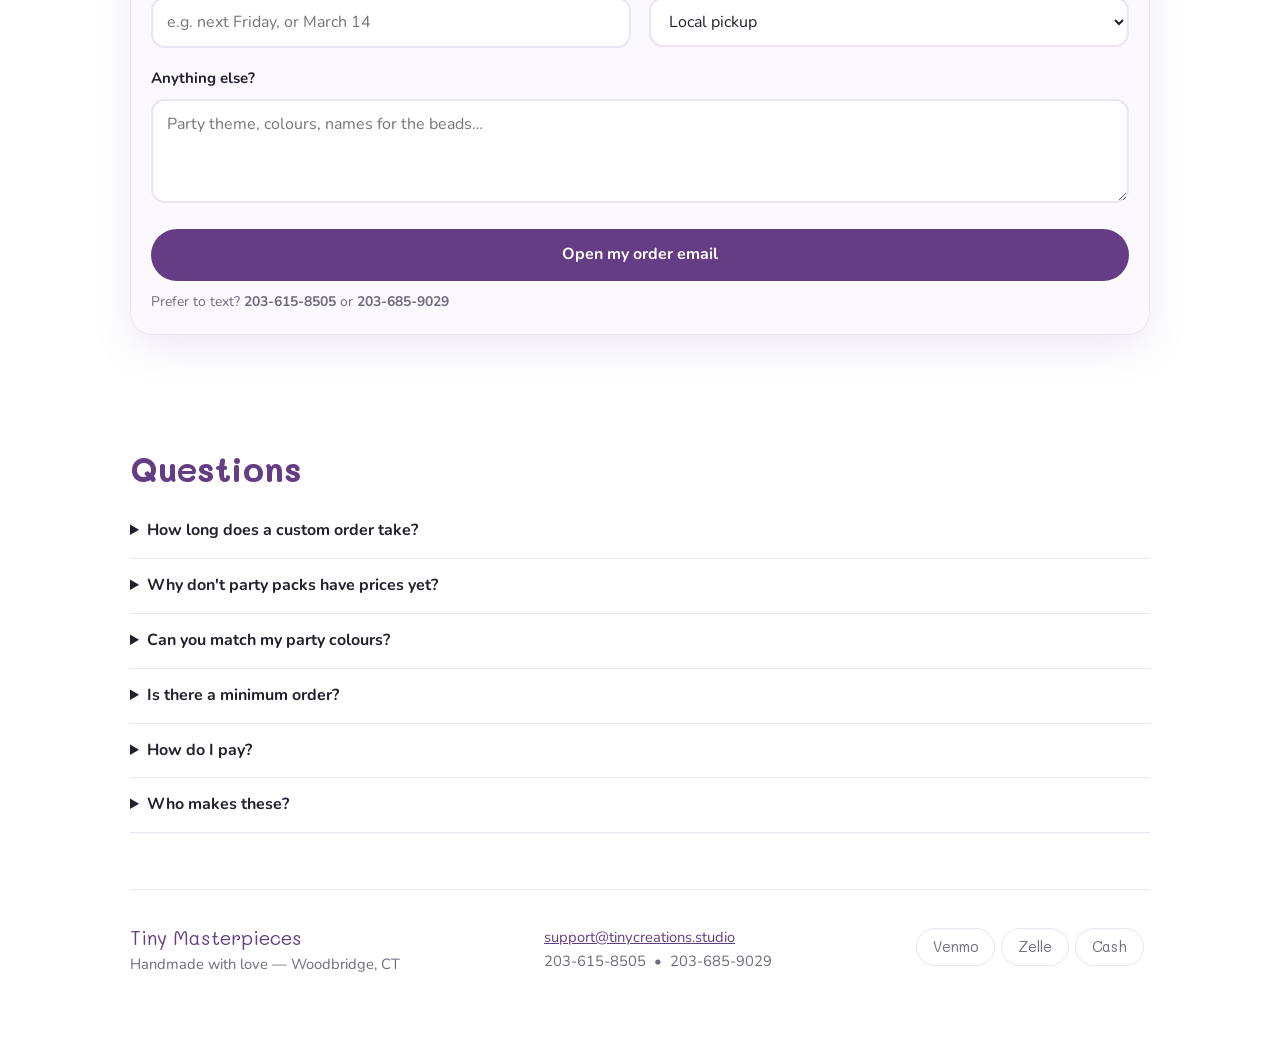
==== commit a042e617: "Tidy the catalogue and add click-to-zoom - Drop the spooky section; Ghosts Reading moves into the bo" ====
--- a/index.html
+++ b/index.html
@@ -41,7 +41,6 @@
     <a href="#sets">Sets</a>
     <a href="#soon">Coming soon</a>
     <a href="#parties">Parties</a>
-    <a href="#gallery">Gallery</a>
     <a href="#about">About</a>
     <a href="#order">Contact</a>
   </span>
@@ -230,22 +229,7 @@
   </section>
 
   <!-- GALLERY ------------------------------------------------------------>
-  <section id="gallery">
-    <p class="eyebrow">Real photos landing soon</p>
-    <h2>Gallery</h2>
-    <p class="lede">Every piece is handmade, so no two come out quite the same. Photos of the
-       actual pieces are on their way.</p>
-    <div class="gallery" style="margin-top:22px">
-      <div class="ph">Bracelet stack</div>
-      <div class="ph">Acrylic bookmarks</div>
-      <div class="ph">Card set</div>
-      <div class="ph">Name beads</div>
-      <div class="ph">Favor pack</div>
-      <div class="ph">Charm close-up</div>
-      <div class="ph">The workbench</div>
-      <div class="ph">Market table</div>
-    </div>
-  </section>
+  
 
   <!-- FIND US ------------------------------------------------------------>
   <!-- ABOUT --------------------------------------------------------------->
@@ -378,6 +362,7 @@
 <script src="assets/js/app.js"></script>
   <script src="assets/js/cart.js"></script>
   <script src="assets/js/shop.js"></script>
+  <script src="assets/js/lightbox.js"></script>
 
   <!-- CART / CHECKOUT ----------------------------------------------------->
   <div id="scrim" class="scrim" hidden></div>
@@ -435,6 +420,17 @@
     </div>
   </aside>
 
+  
+  <div id="lightbox" class="lightbox" hidden>
+    <button class="lb-close" type="button" aria-label="Close">&times;</button>
+    <button class="lb-prev" type="button" aria-label="Previous">&#8249;</button>
+    <figure class="lb-stage">
+      <img id="lbImg" src="" alt="">
+      <figcaption id="lbCap"></figcaption>
+    </figure>
+    <button class="lb-next" type="button" aria-label="Next">&#8250;</button>
+  </div>
+
   <div id="toast" class="toast" role="status" aria-live="polite" hidden></div>
 
 </body>
--- a/assets/css/styles.css
+++ b/assets/css/styles.css
@@ -325,3 +325,27 @@
 .prices.big li{font-size:1.06rem;padding:7px 0}
 .prices.big .amt{font-size:1.3rem;color:var(--purple);font-weight:800}
 @media (max-width:760px){.brac-wrap{grid-template-columns:1fr}}
+
+/* ==================== LIGHTBOX ==================== */
+.lightbox{position:fixed;inset:0;z-index:90;background:rgba(24,18,32,.92);
+  display:grid;grid-template-columns:auto 1fr auto;align-items:center;gap:10px;padding:26px}
+.lb-stage{margin:0;display:flex;flex-direction:column;align-items:center;gap:14px;min-width:0}
+.lb-stage img{max-width:100%;max-height:78vh;width:auto;height:auto;border-radius:16px;
+  background:#fff;box-shadow:0 24px 70px rgba(0,0,0,.5);display:block}
+.lb-stage figcaption{color:#f3eefa;font-weight:700;font-size:1.02rem;text-align:center}
+.lb-close{position:absolute;top:16px;right:20px;border:0;background:none;color:#f3eefa;
+  font-size:2.4rem;line-height:1;cursor:pointer;padding:4px 10px;border-radius:10px}
+.lb-prev,.lb-next{border:0;background:rgba(255,255,255,.10);color:#fff;font-size:2.2rem;
+  line-height:1;cursor:pointer;width:54px;height:54px;border-radius:999px}
+.lb-prev:hover,.lb-next:hover,.lb-close:hover{background:rgba(255,255,255,.22)}
+.lb-close:focus-visible,.lb-prev:focus-visible,.lb-next:focus-visible{
+  outline:3px solid var(--lilac);outline-offset:2px}
+.d-shot img,.set-shot img{cursor:zoom-in;transition:transform .16s ease}
+.d-shot img:hover,.set-shot img:hover{transform:scale(1.04)}
+@media (prefers-reduced-motion:reduce){.d-shot img,.set-shot img{transition:none}
+  .d-shot img:hover,.set-shot img:hover{transform:none}}
+@media (max-width:640px){
+  .lightbox{grid-template-columns:1fr;padding:16px}
+  .lb-prev,.lb-next{position:absolute;bottom:20px;width:48px;height:48px}
+  .lb-prev{left:22px}.lb-next{right:22px}
+}
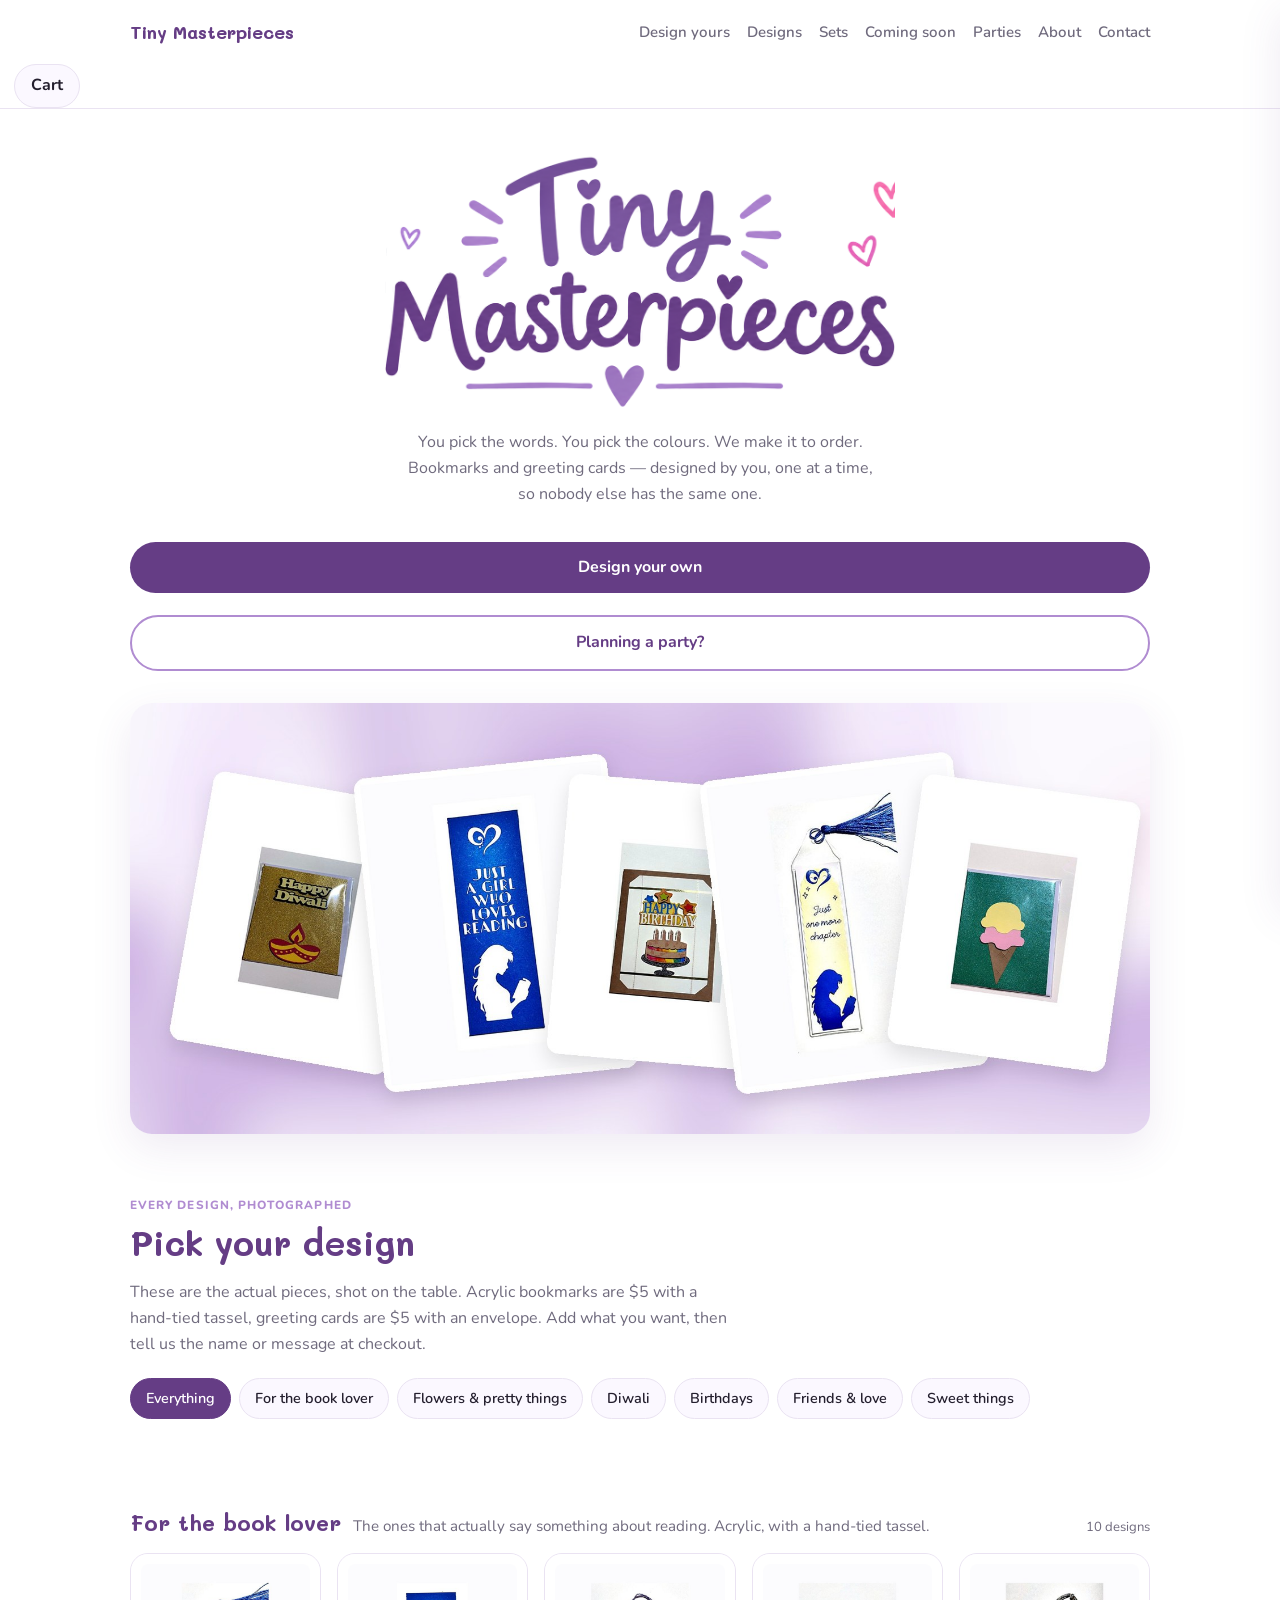
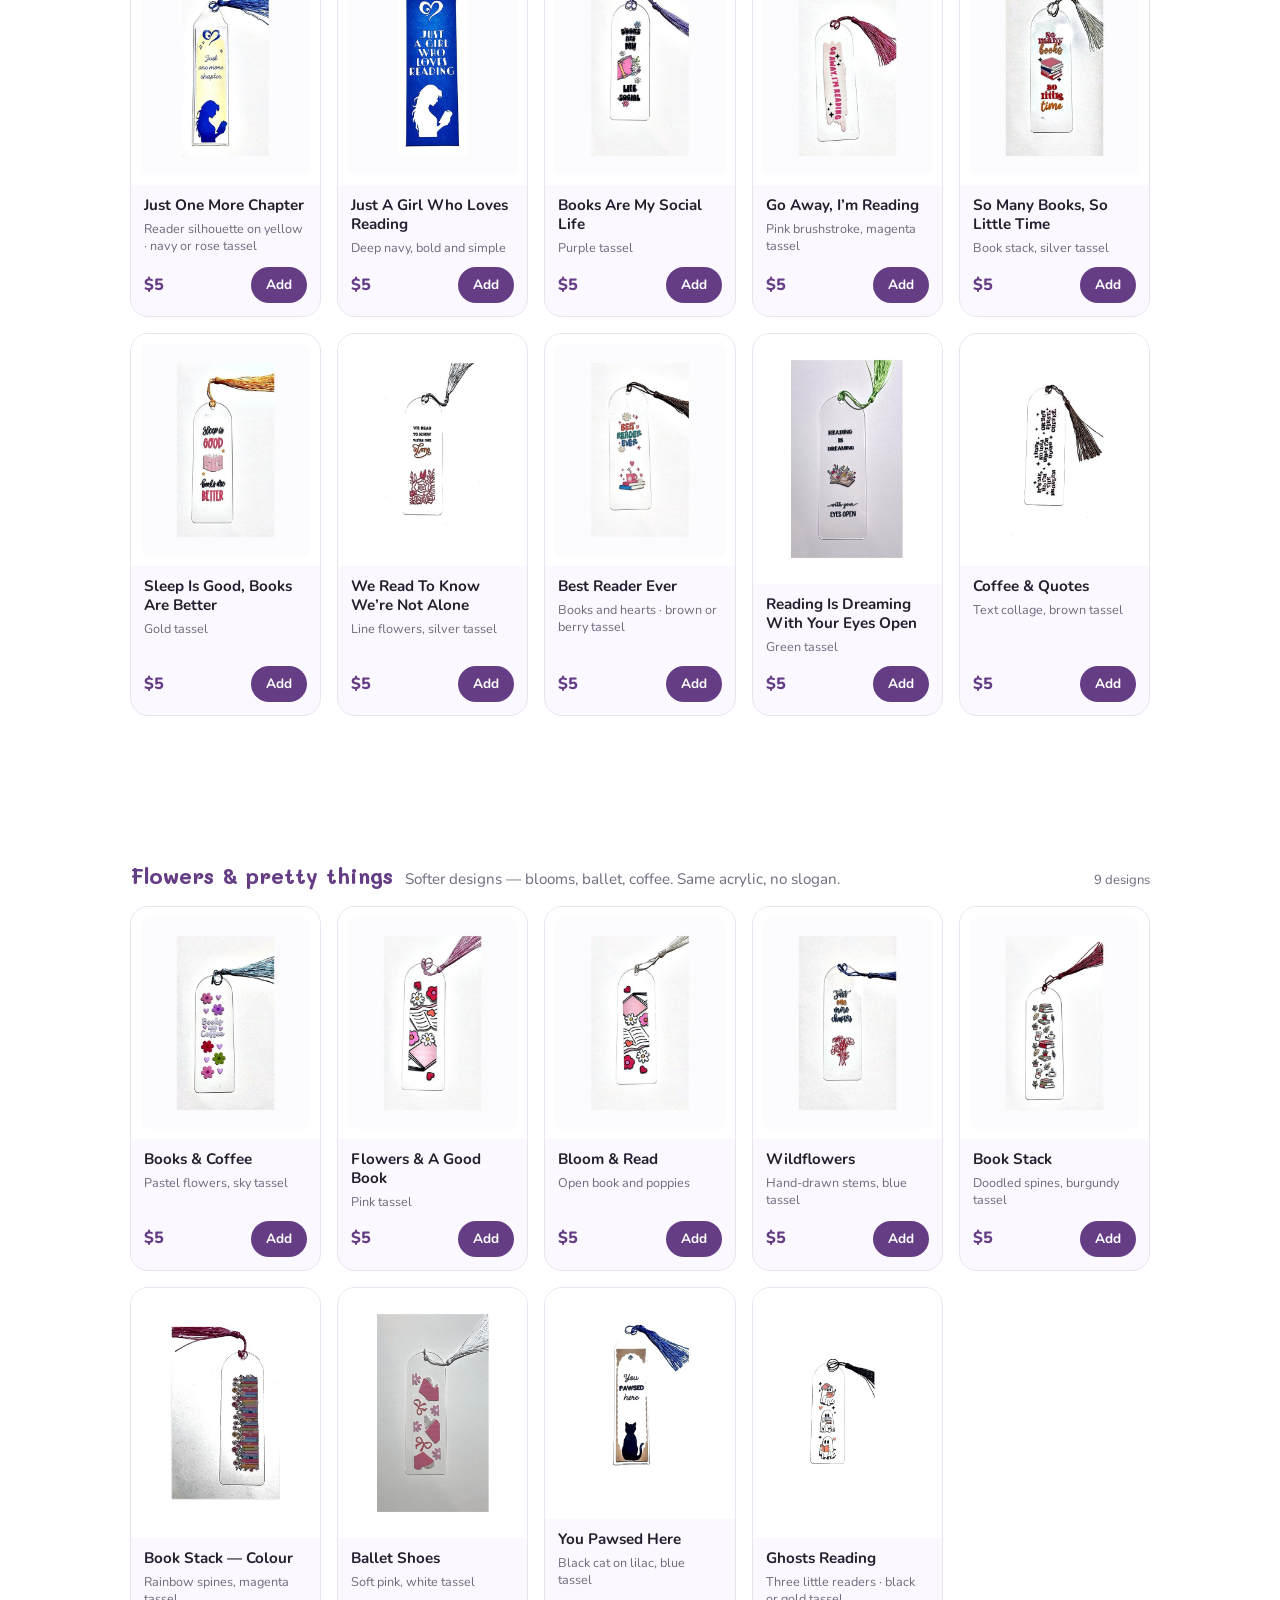
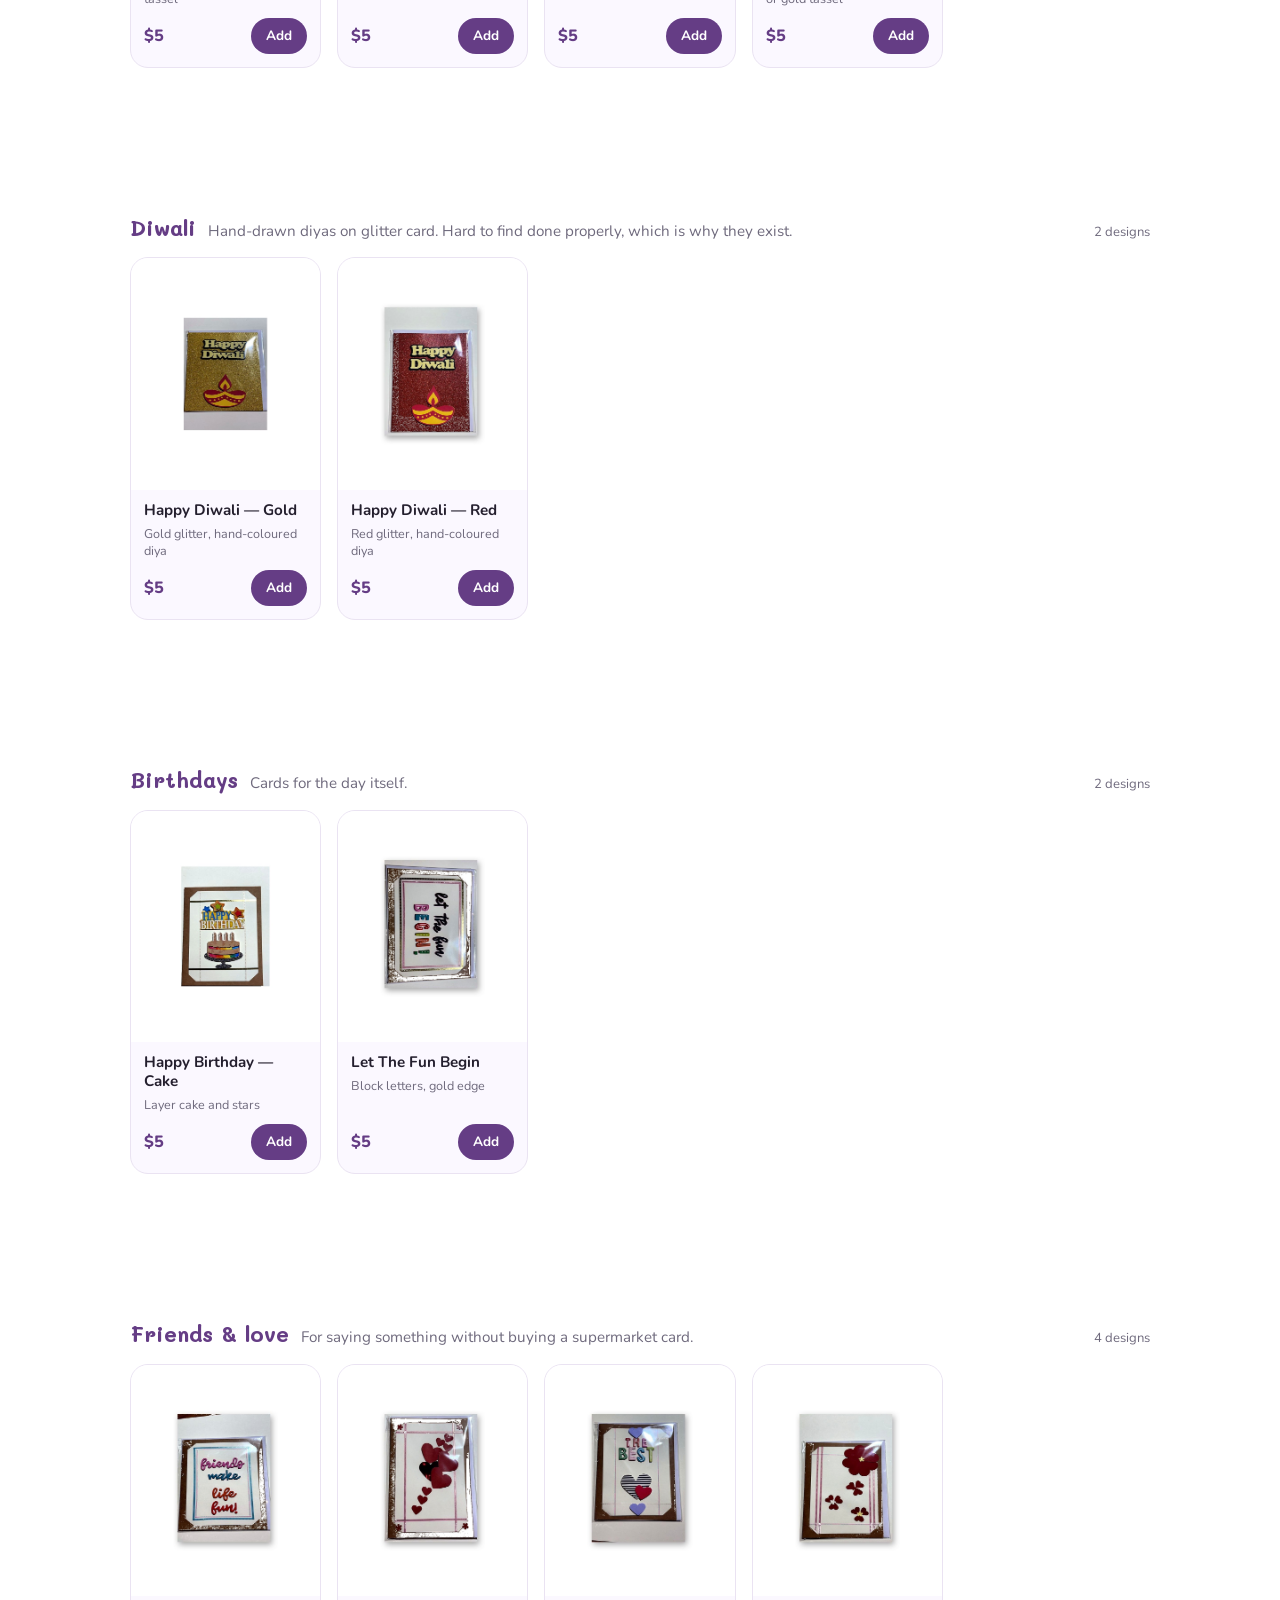
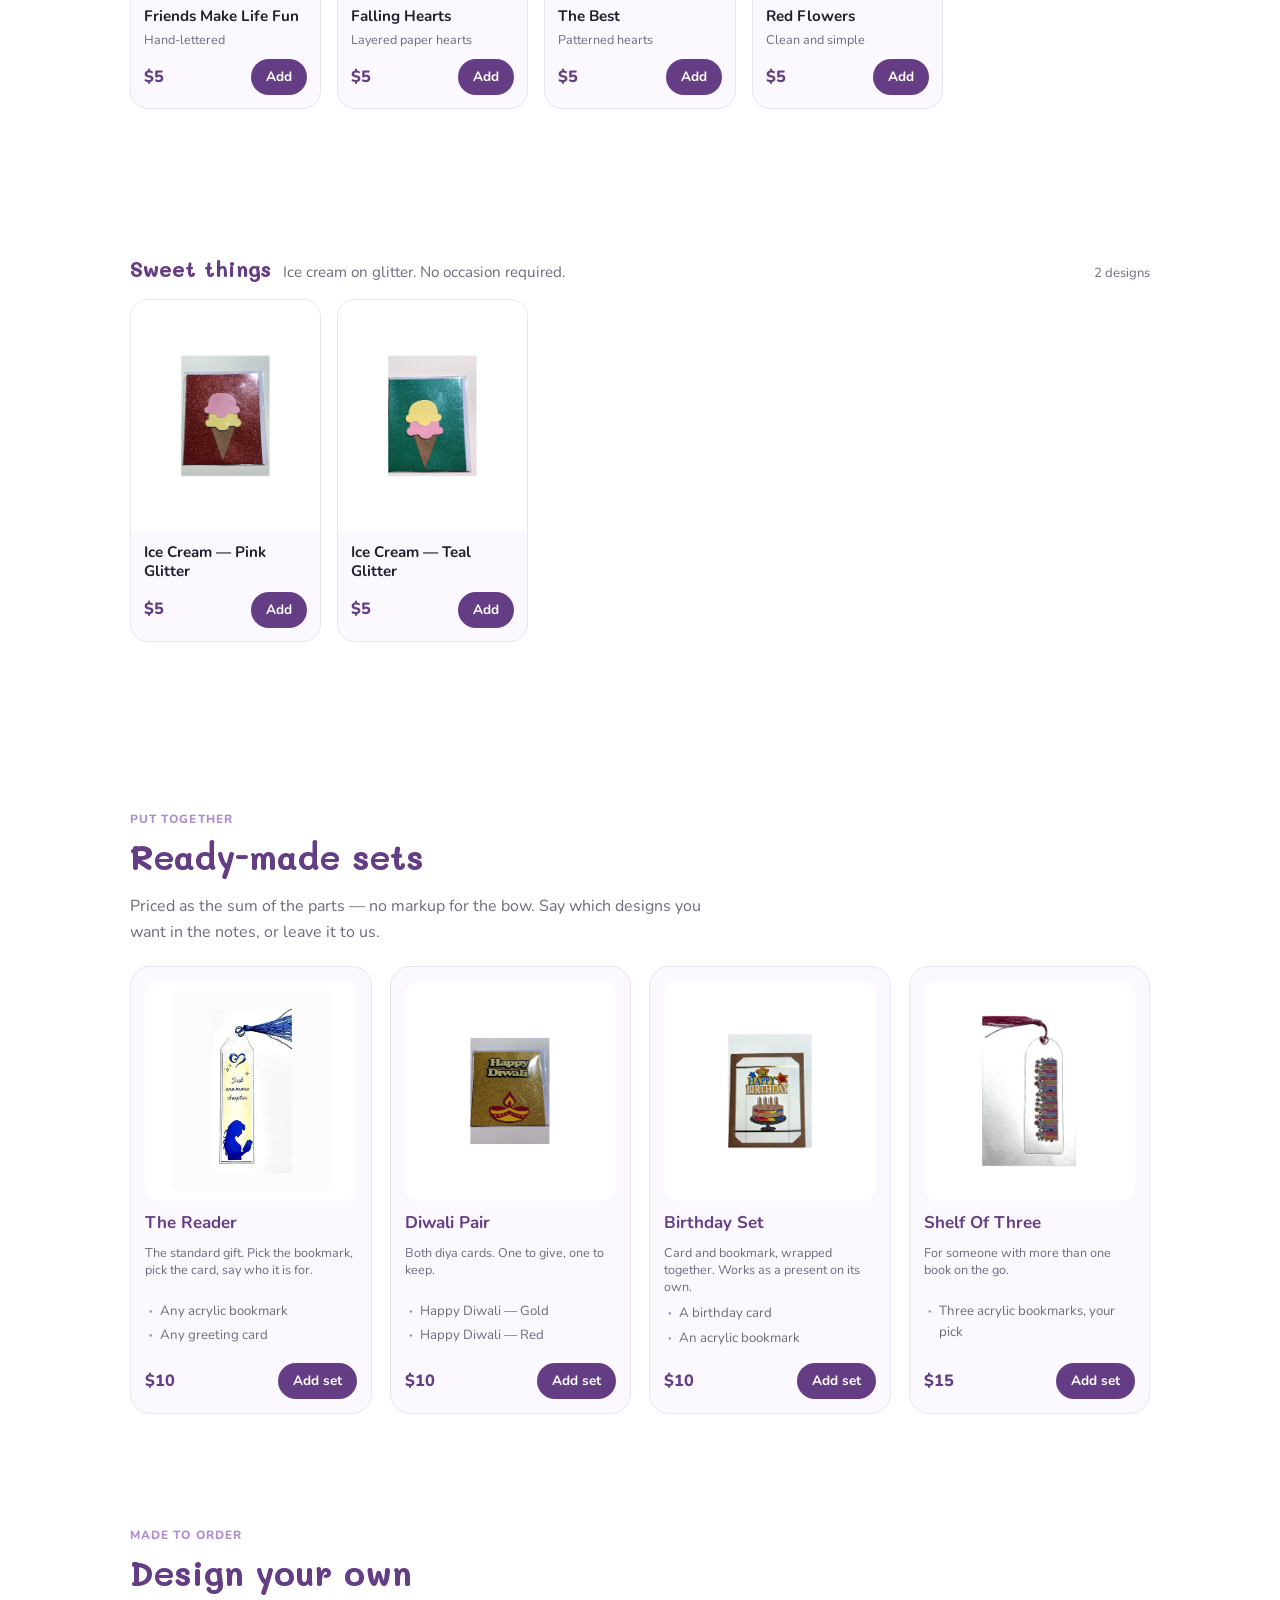
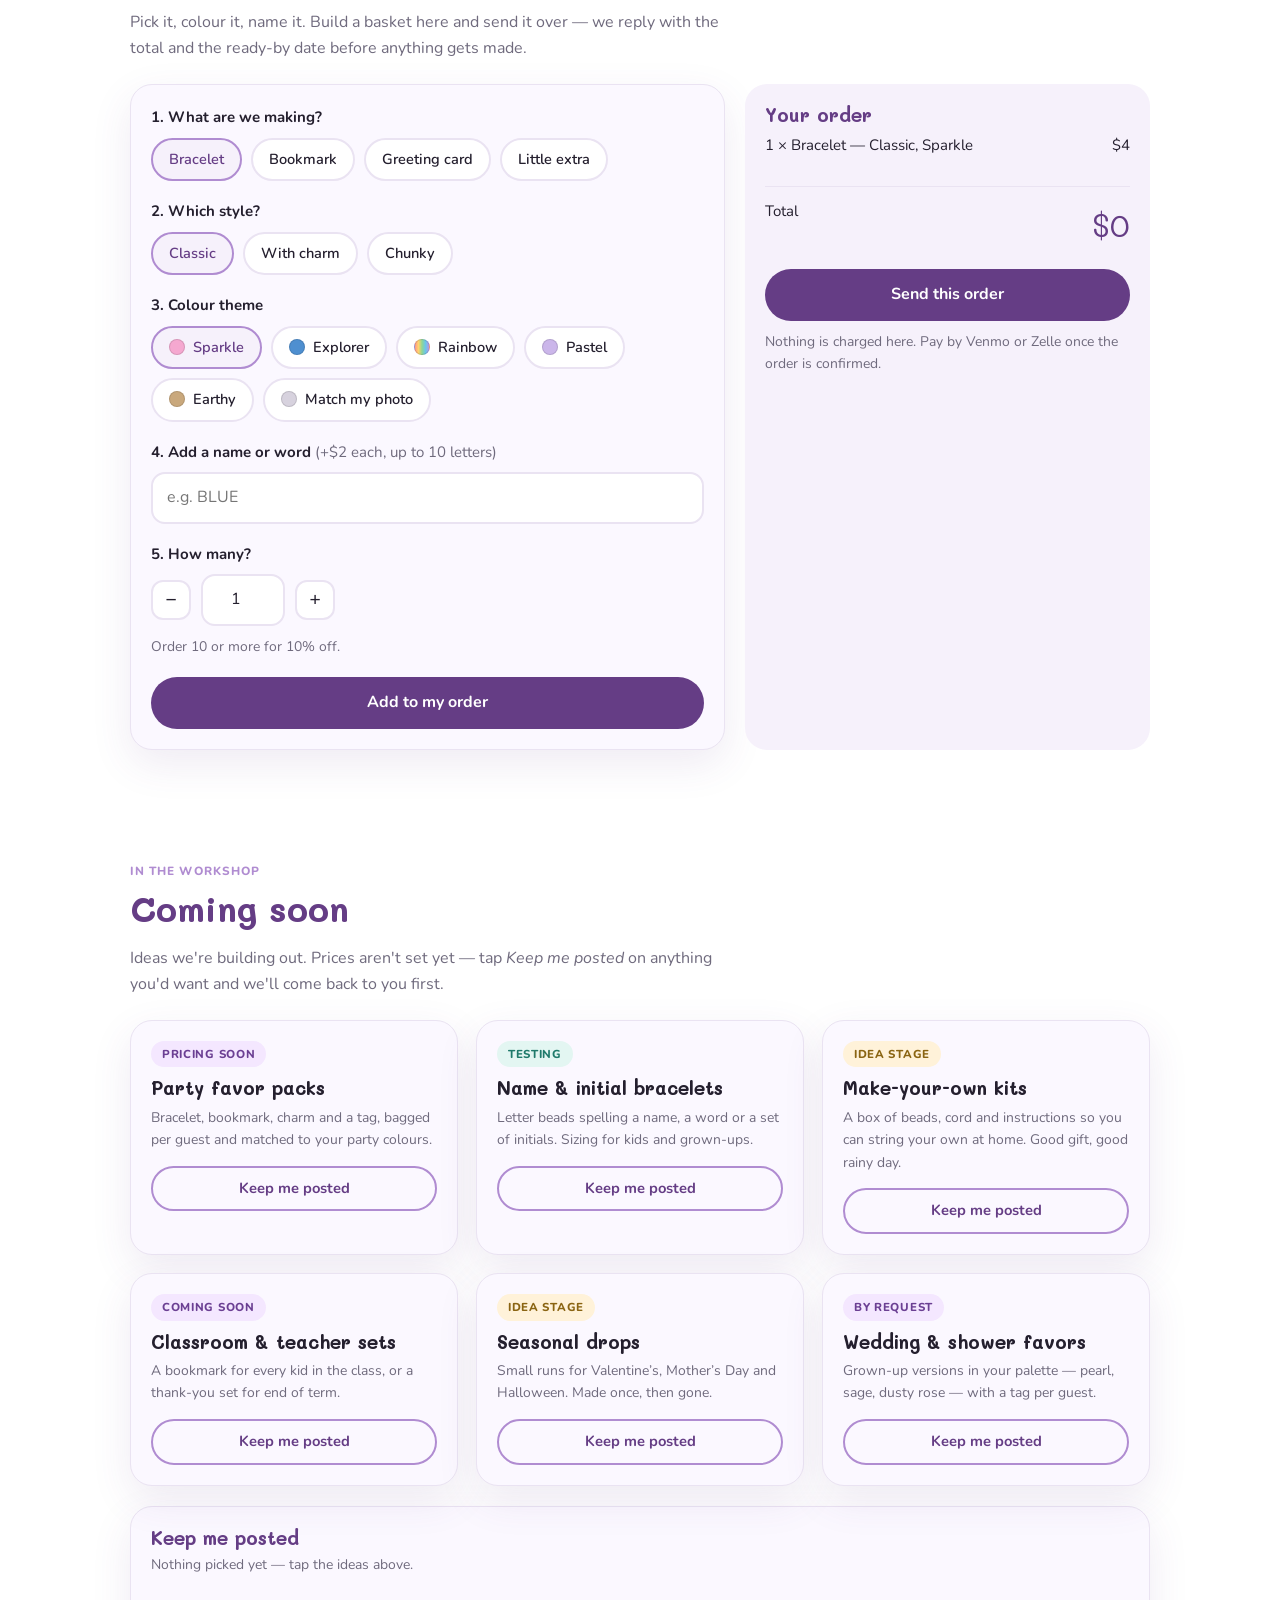
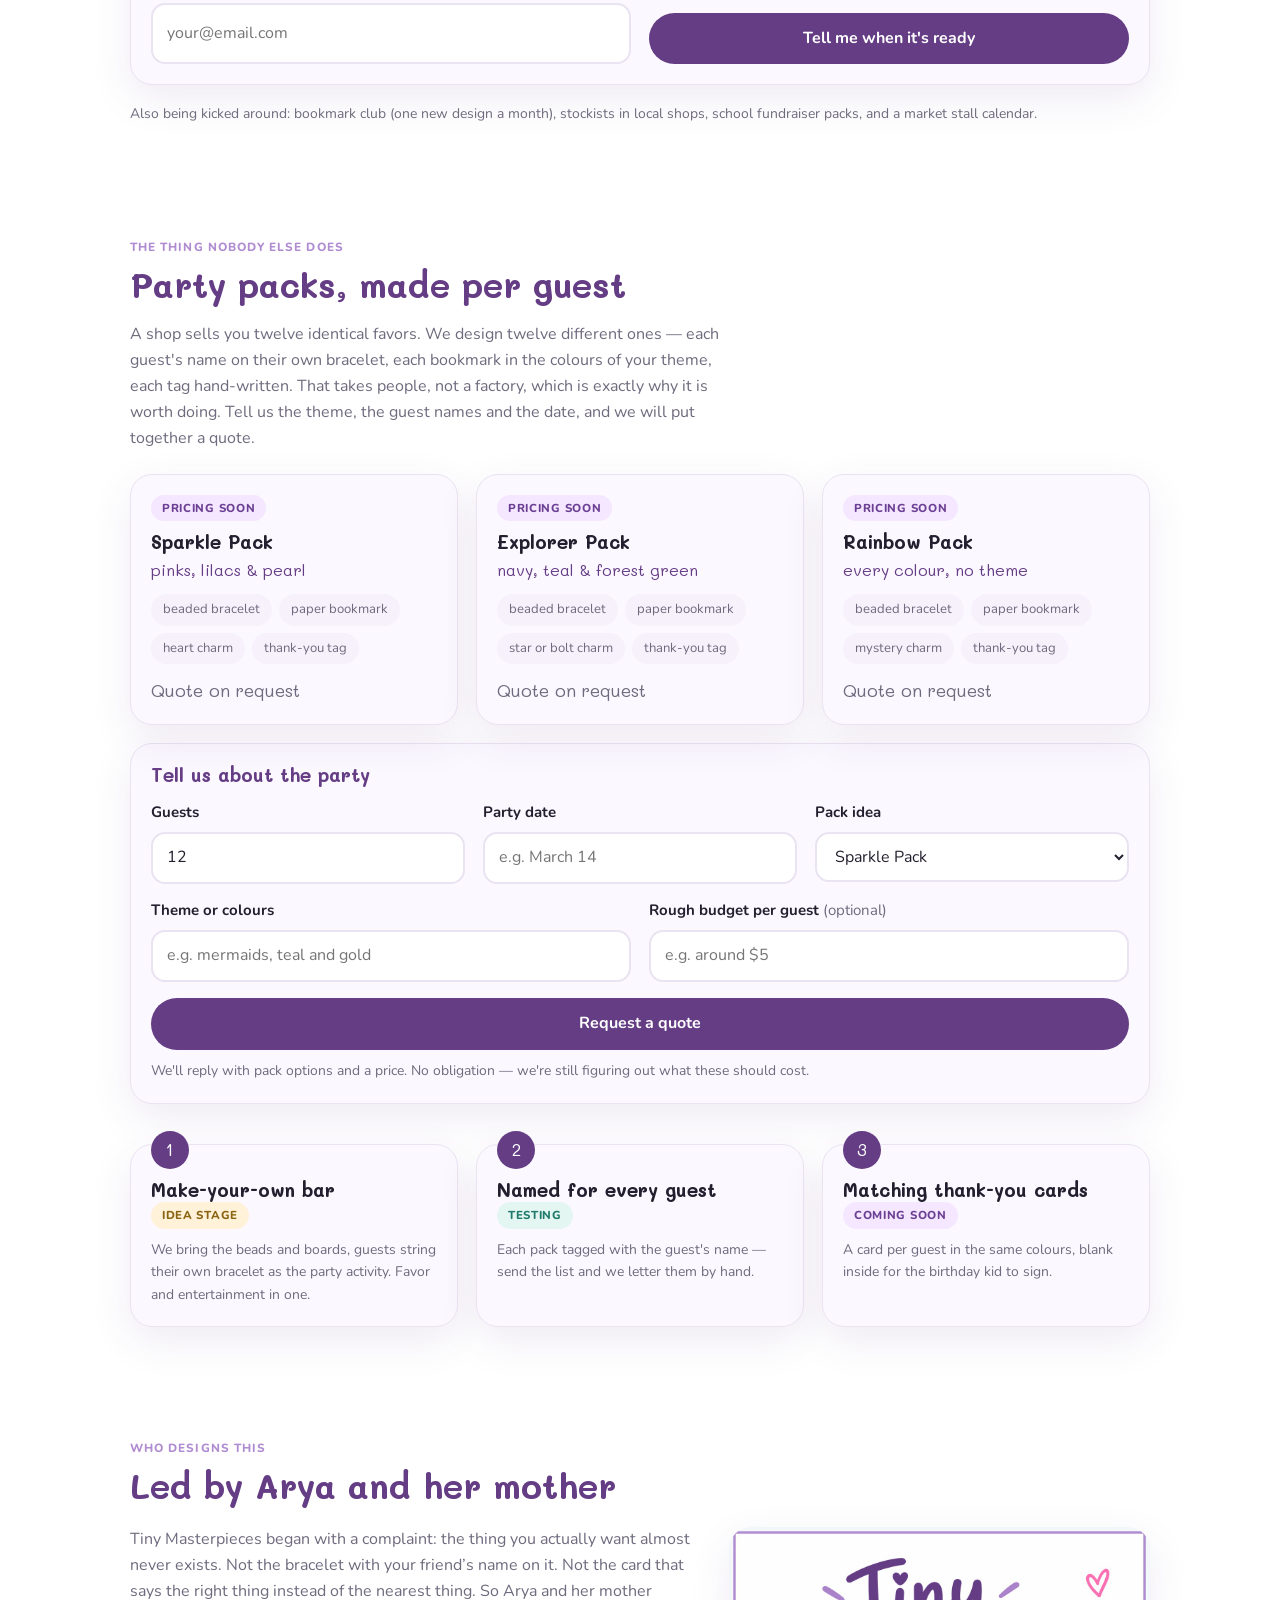
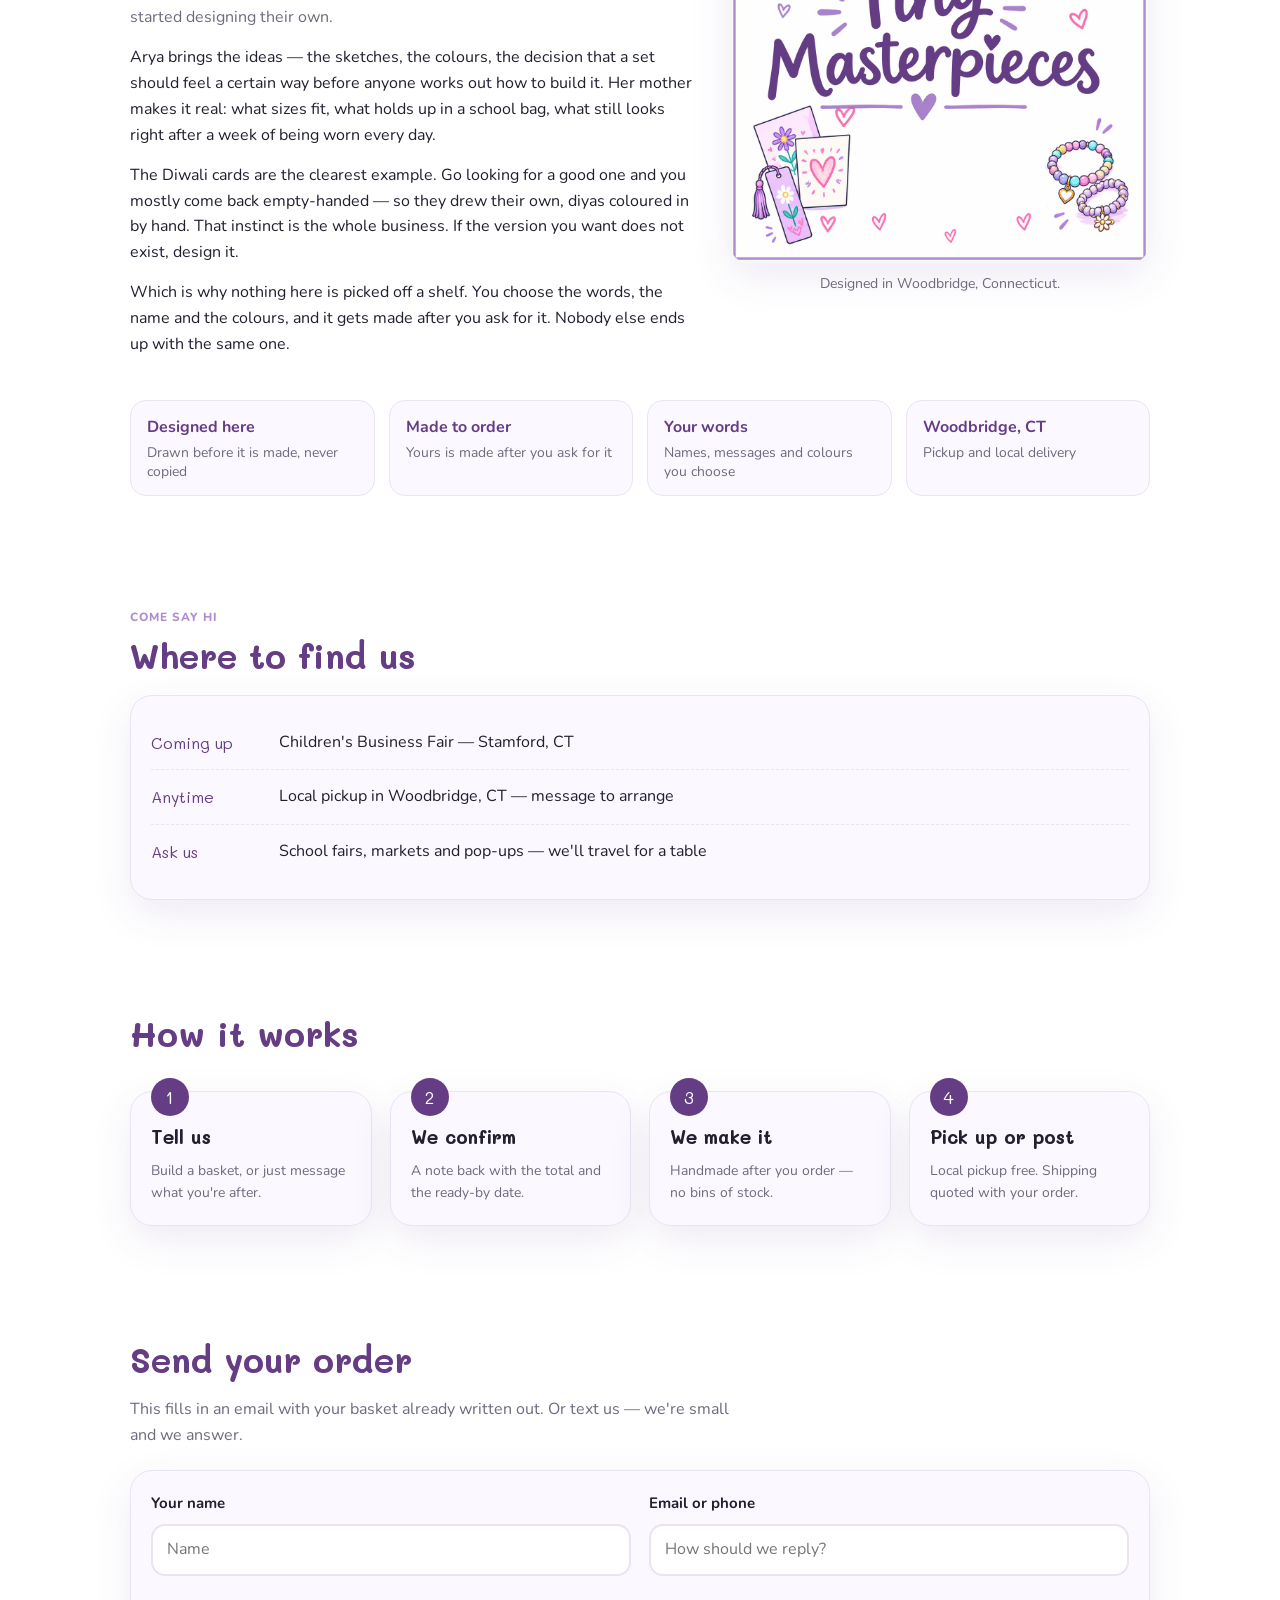
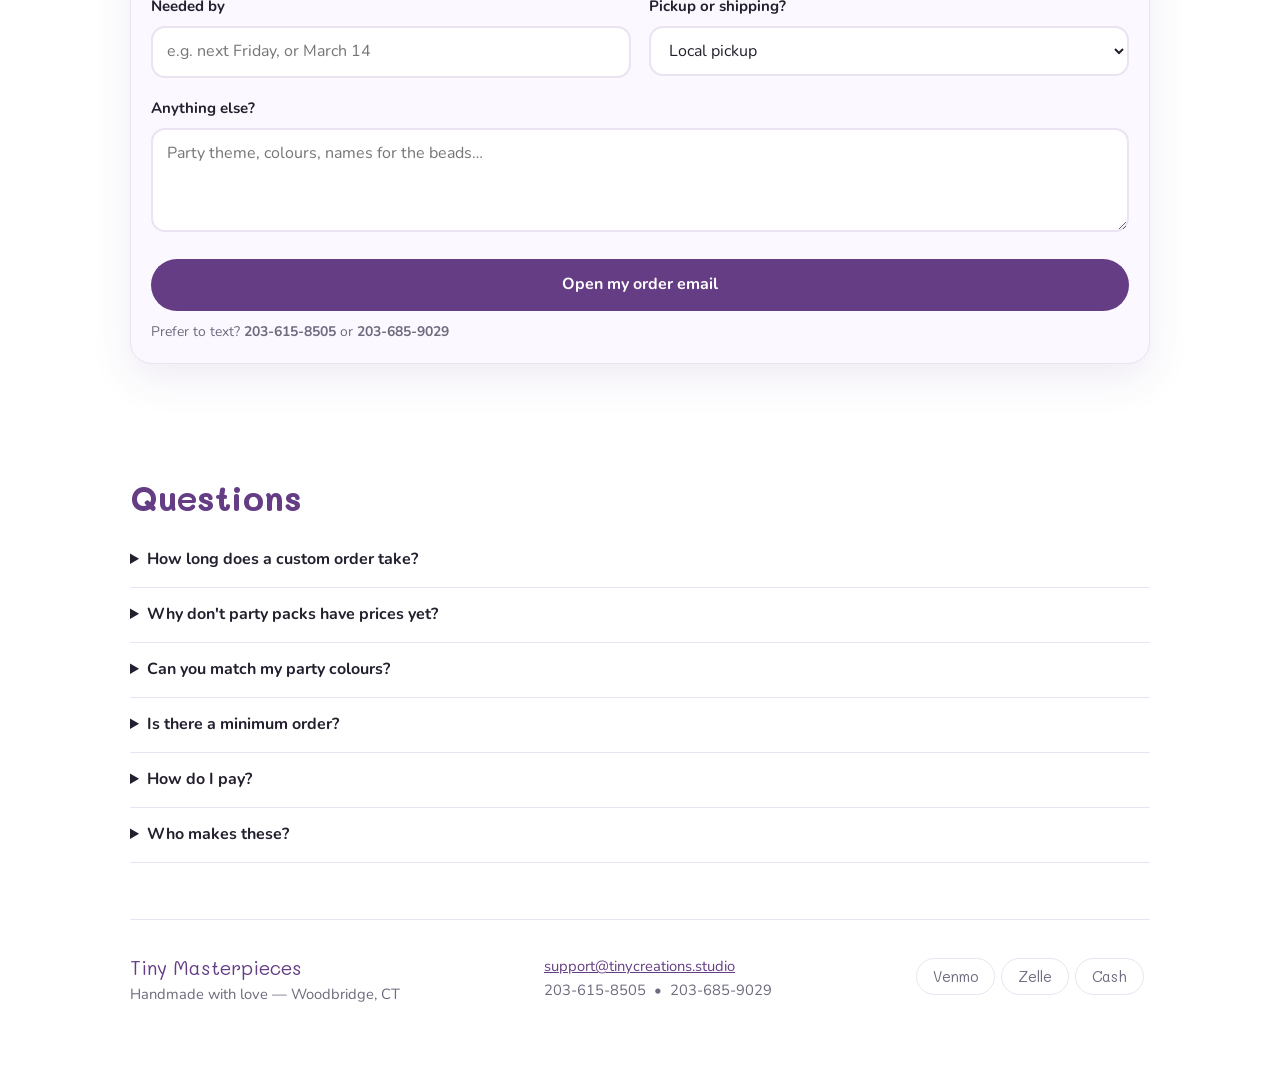
==== commit 186c7f00: "Final tidy: drop bracelet references, point canonical URLs at www Bracelets no longer have a section" ====
--- a/index.html
+++ b/index.html
@@ -3,23 +3,23 @@
 <head>
 <meta charset="utf-8">
 <meta name="viewport" content="width=device-width, initial-scale=1">
-<title>Tiny Masterpieces — handmade bracelets, bookmarks &amp; cards</title>
-  <meta name="description" content="Handmade bracelets, bookmarks and greeting cards from Tiny Masterpieces. Custom orders and birthday party favors, made by hand in Woodbridge, CT.">
+<title>Tiny Masterpieces — handmade bookmarks &amp; greeting cards</title>
+  <meta name="description" content="Handmade bookmarks and greeting cards, designed to order. Custom colours, names and messages. Party favors by request. Woodbridge, CT.">
   <link rel="icon" href="assets/img/favicon.png">
-  <link rel="canonical" href="https://tinycreations.studio/">
+  <link rel="canonical" href="https://www.tinycreations.studio/">
   <meta property="og:type" content="website">
-  <meta property="og:title" content="Tiny Masterpieces — handmade bracelets, bookmarks &amp; cards">
+  <meta property="og:title" content="Tiny Masterpieces — handmade bookmarks &amp; greeting cards">
   <meta property="og:description" content="Handmade to order. Custom colours, name beads, and birthday party favors.">
-  <meta property="og:url" content="https://tinycreations.studio/">
-  <meta property="og:image" content="https://tinycreations.studio/assets/img/og-image.jpg">
+  <meta property="og:url" content="https://www.tinycreations.studio/">
+  <meta property="og:image" content="https://www.tinycreations.studio/assets/img/og-image.jpg">
   <meta name="twitter:card" content="summary_large_image">
   <script type="application/ld+json">
   {
     "@context": "https://schema.org",
     "@type": "LocalBusiness",
     "name": "Tiny Masterpieces",
-    "description": "Handmade bracelets, bookmarks and greeting cards, made to order.",
-    "url": "https://tinycreations.studio/",
+    "description": "Handmade bookmarks and greeting cards, made to order.",
+    "url": "https://www.tinycreations.studio/",
     "email": "support@tinycreations.studio",
     "telephone": "+1-203-615-8505",
     "areaServed": "Connecticut",
@@ -55,13 +55,13 @@
   <header class="hero">
     <img class="logo" src="assets/img/logo.png" alt="Tiny Masterpieces">
     <p class="sub">You pick the words. You pick the colours. We make it to order.
-       Bookmarks, greeting cards and bracelets — designed by you, one at a time,
+       Bookmarks and greeting cards — designed by you, one at a time,
        so nobody else has the same one.</p>
     <div class="btns">
       <a class="btn primary" href="#design">Design your own</a>
       <a class="btn ghost" href="#parties">Planning a party?</a>
     </div>
-    <div class="band"><img src="assets/img/hero-products.jpg" alt="Handmade cards, bookmarks and bracelets"></div>
+    <div class="band"><img src="assets/img/hero-products.jpg" alt="Handmade cards and bookmarks"></div>
   </header>
 
   <!-- ORDER NOW ---------------------------------------------------------->
--- a/assets/css/styles.css
+++ b/assets/css/styles.css
@@ -328,7 +328,7 @@
 
 /* ==================== LIGHTBOX ==================== */
 .lightbox{position:fixed;inset:0;z-index:90;background:rgba(24,18,32,.92);
-  display:grid;grid-template-columns:auto 1fr auto;align-items:center;gap:10px;padding:26px}
+  display:none;grid-template-columns:auto 1fr auto;align-items:center;gap:10px;padding:26px}
 .lb-stage{margin:0;display:flex;flex-direction:column;align-items:center;gap:14px;min-width:0}
 .lb-stage img{max-width:100%;max-height:78vh;width:auto;height:auto;border-radius:16px;
   background:#fff;box-shadow:0 24px 70px rgba(0,0,0,.5);display:block}
@@ -349,3 +349,21 @@
   .lb-prev,.lb-next{position:absolute;bottom:20px;width:48px;height:48px}
   .lb-prev{left:22px}.lb-next{right:22px}
 }
+
+
+/* [hidden] must win. A display rule on these elements out-specifies the
+   browser default of display:none, which left the lightbox permanently open
+   over the whole page and pinned the cart badge to "0". */
+.lightbox[hidden],
+.cart-count[hidden],
+.toast[hidden],
+.scrim[hidden],
+#panelCart[hidden], #panelCheckout[hidden], #panelDone[hidden],
+#cartSaved[hidden], #copyBody[hidden], #coAddrWrap[hidden],
+.lb-prev[hidden], .lb-next[hidden],
+.theme[hidden]{ display:none !important; }
+
+/* The lightbox is OFF unless explicitly opened. Driving it from a class
+   rather than [hidden] removes any chance of a specificity fight. */
+.lightbox.open{display:grid;grid-template-columns:auto 1fr auto;
+  align-items:center;gap:10px;padding:26px}
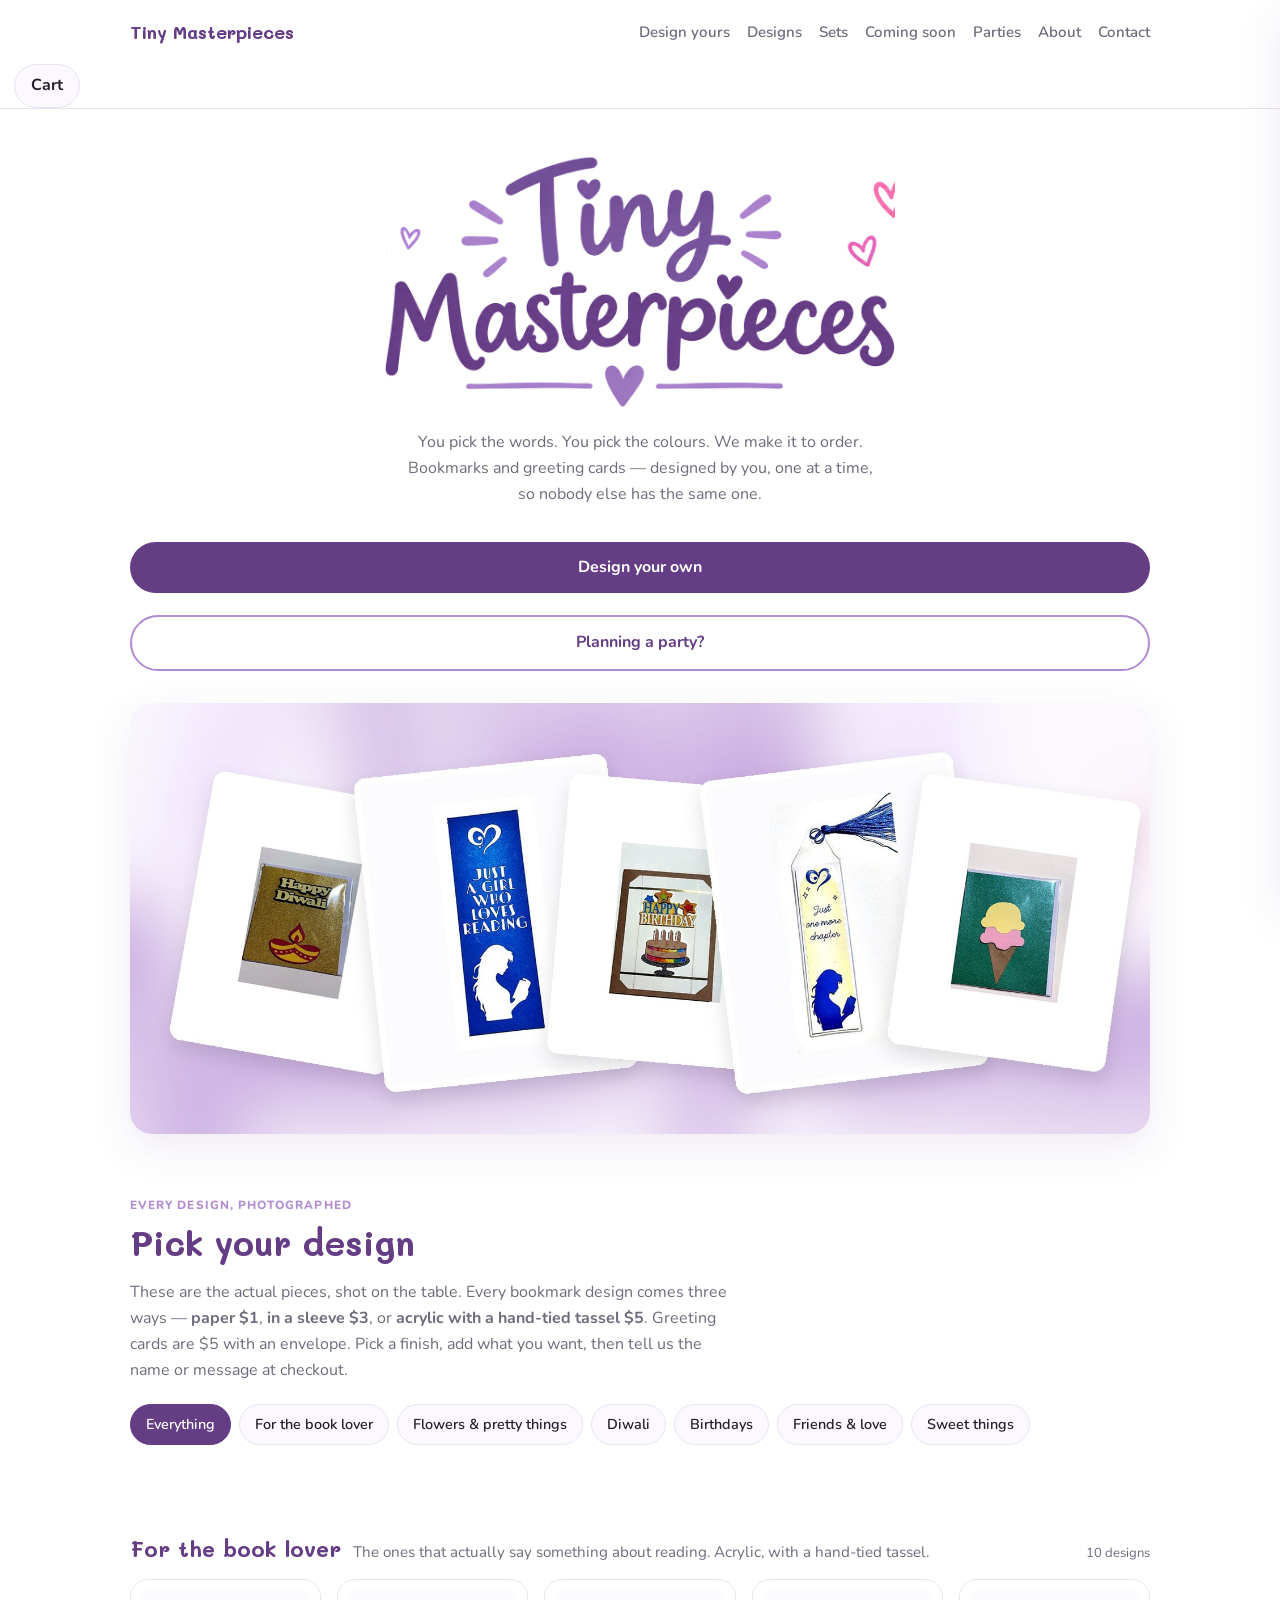
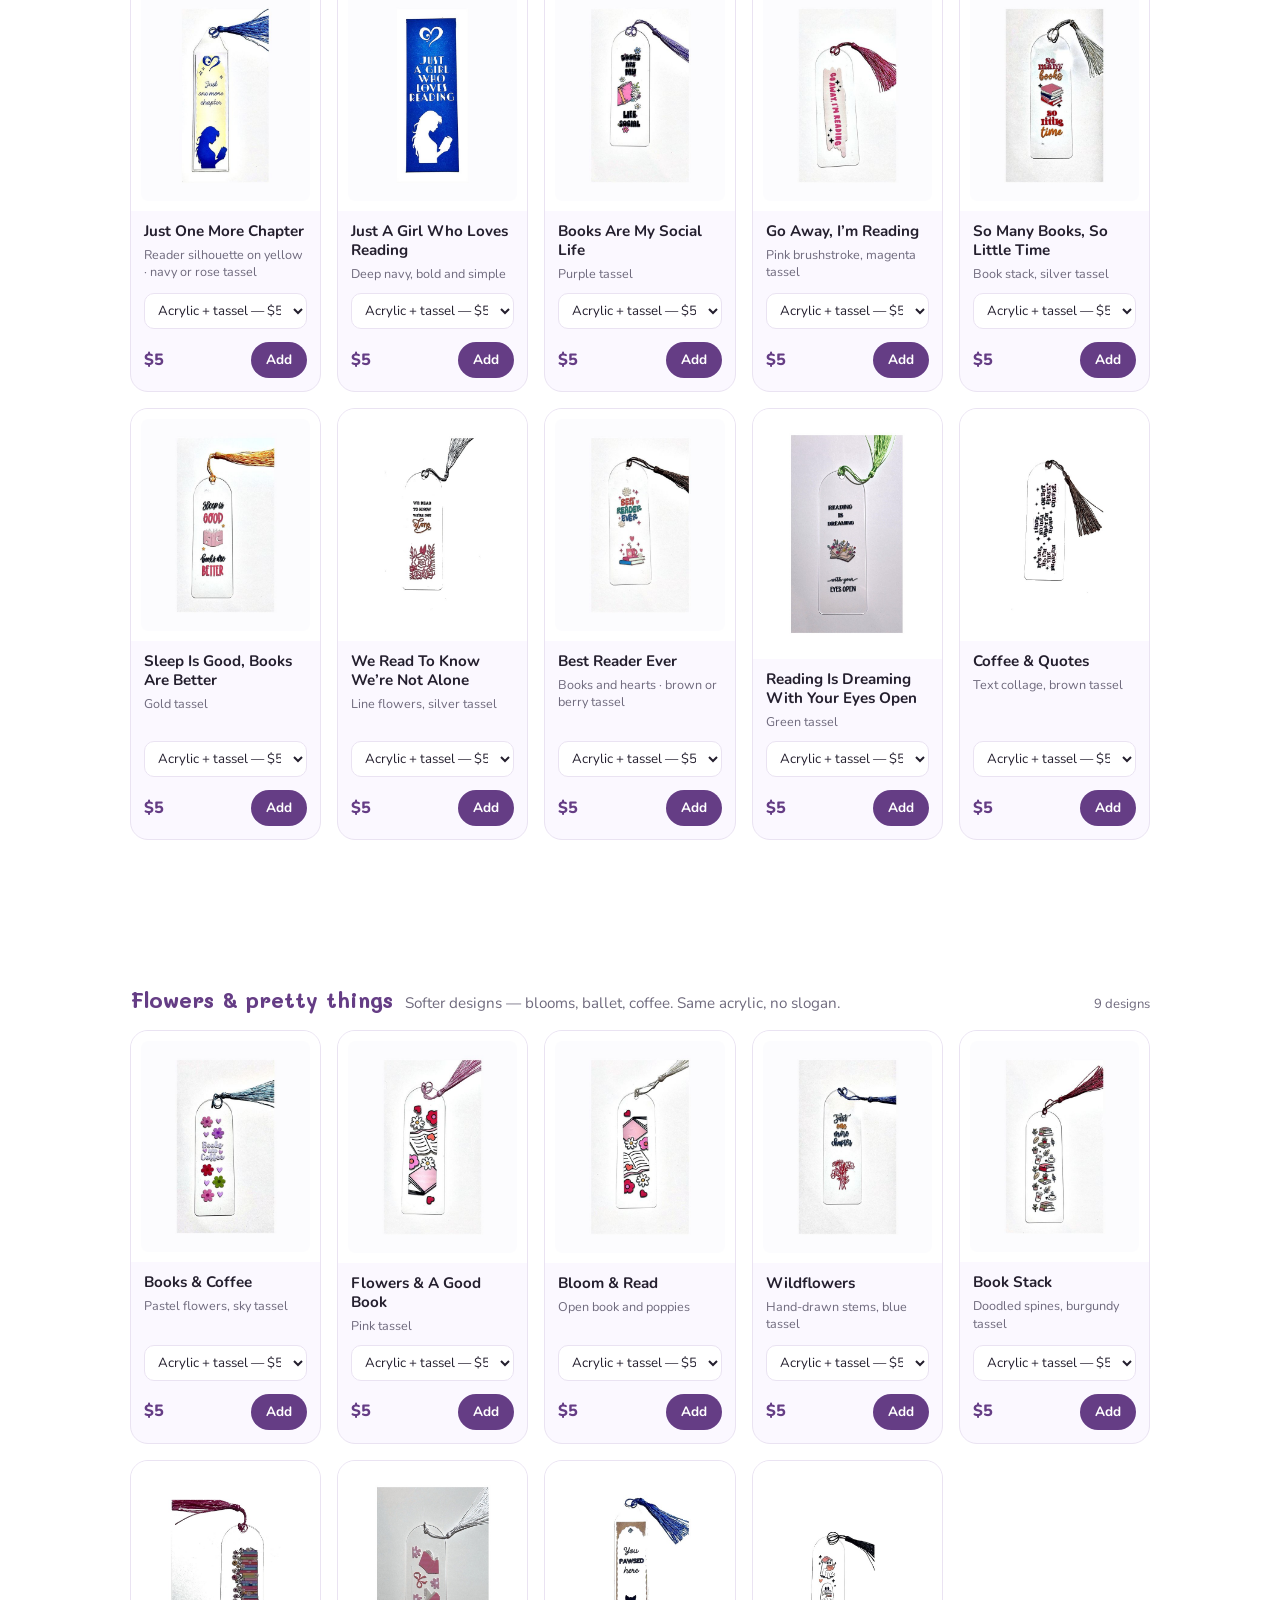
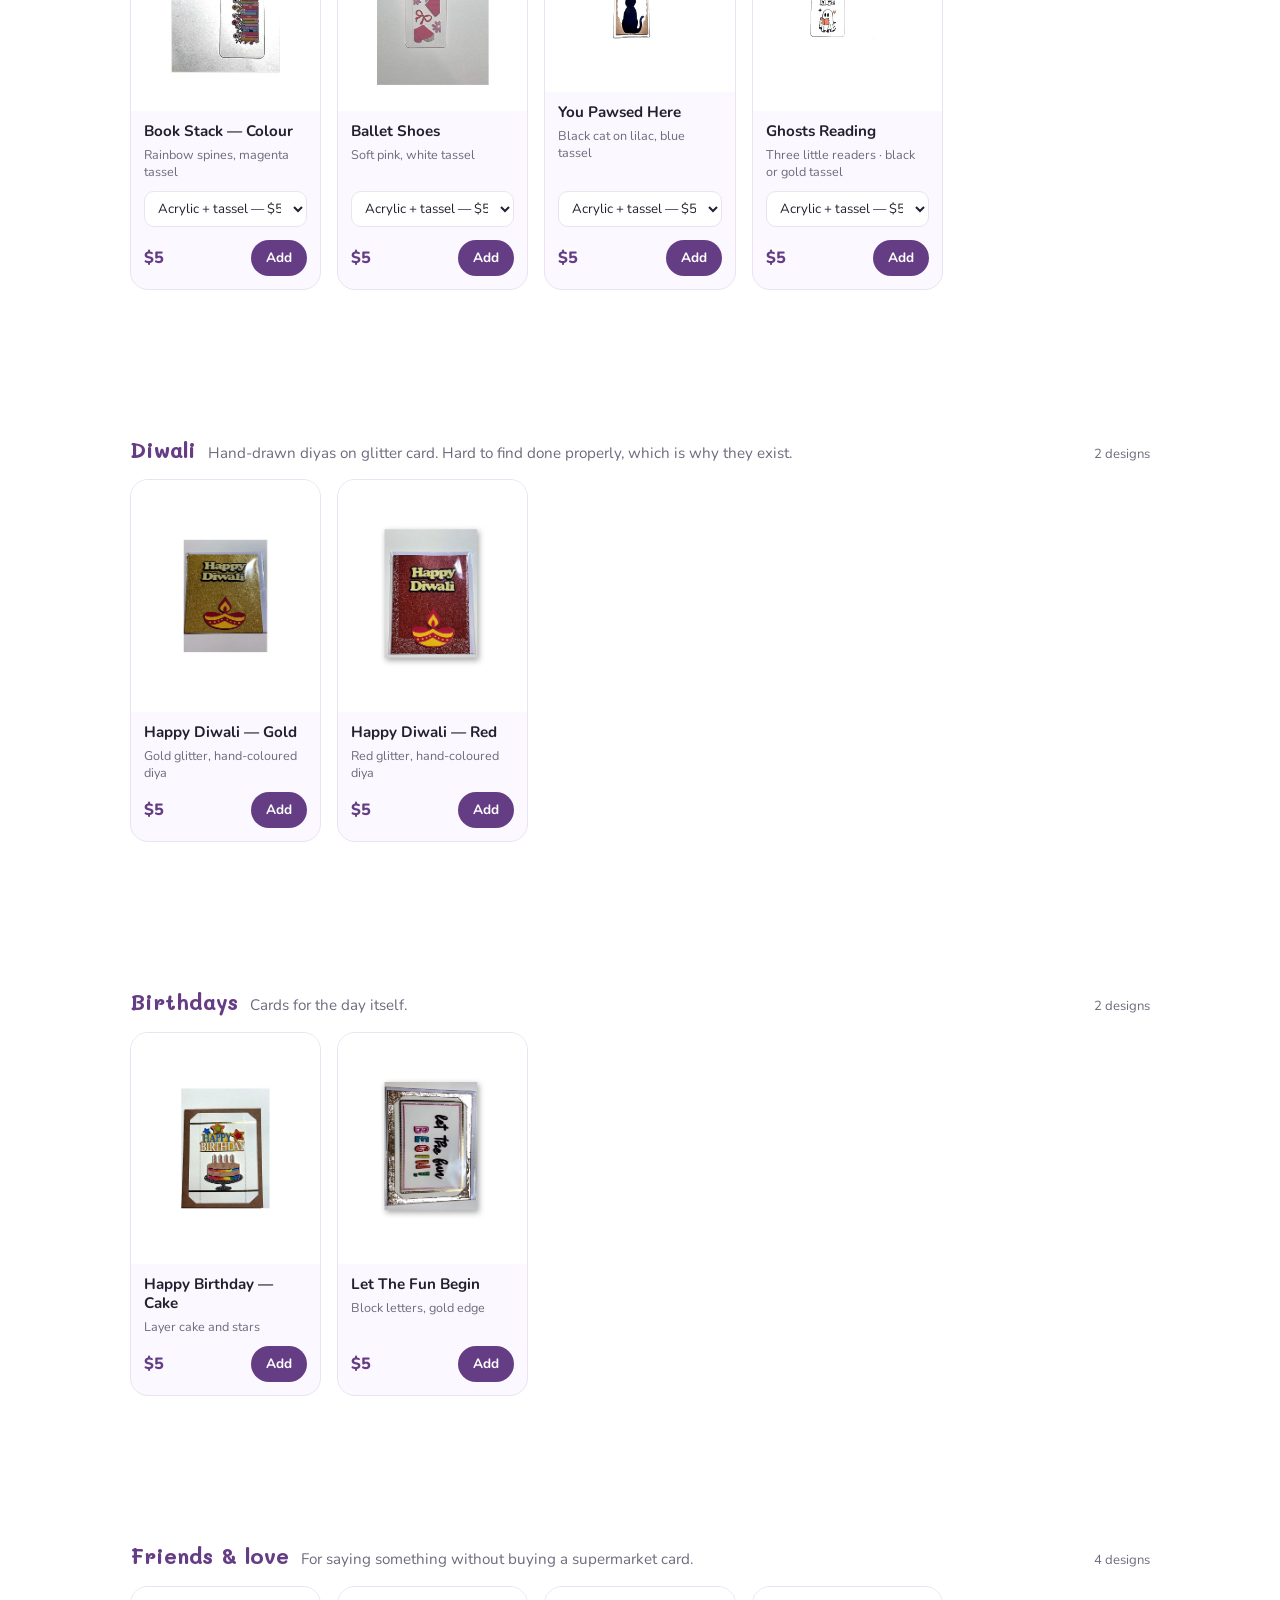
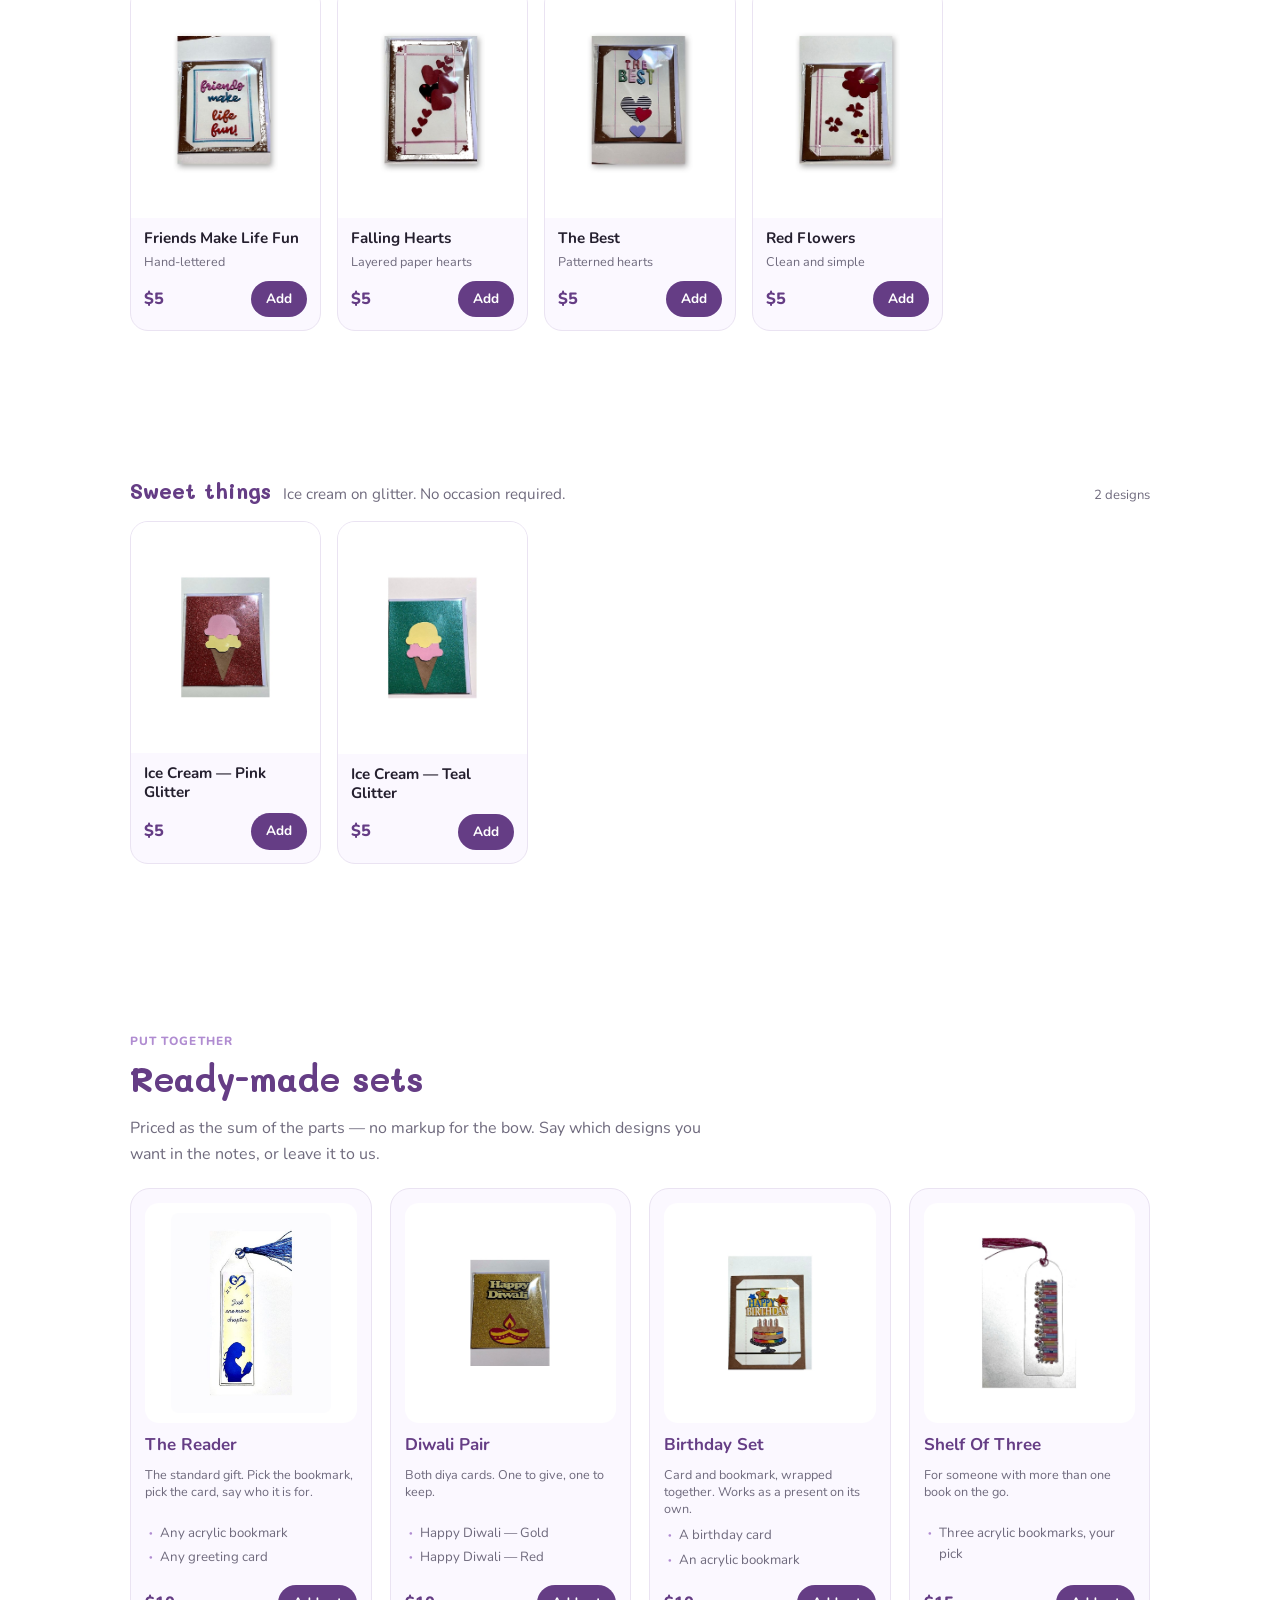
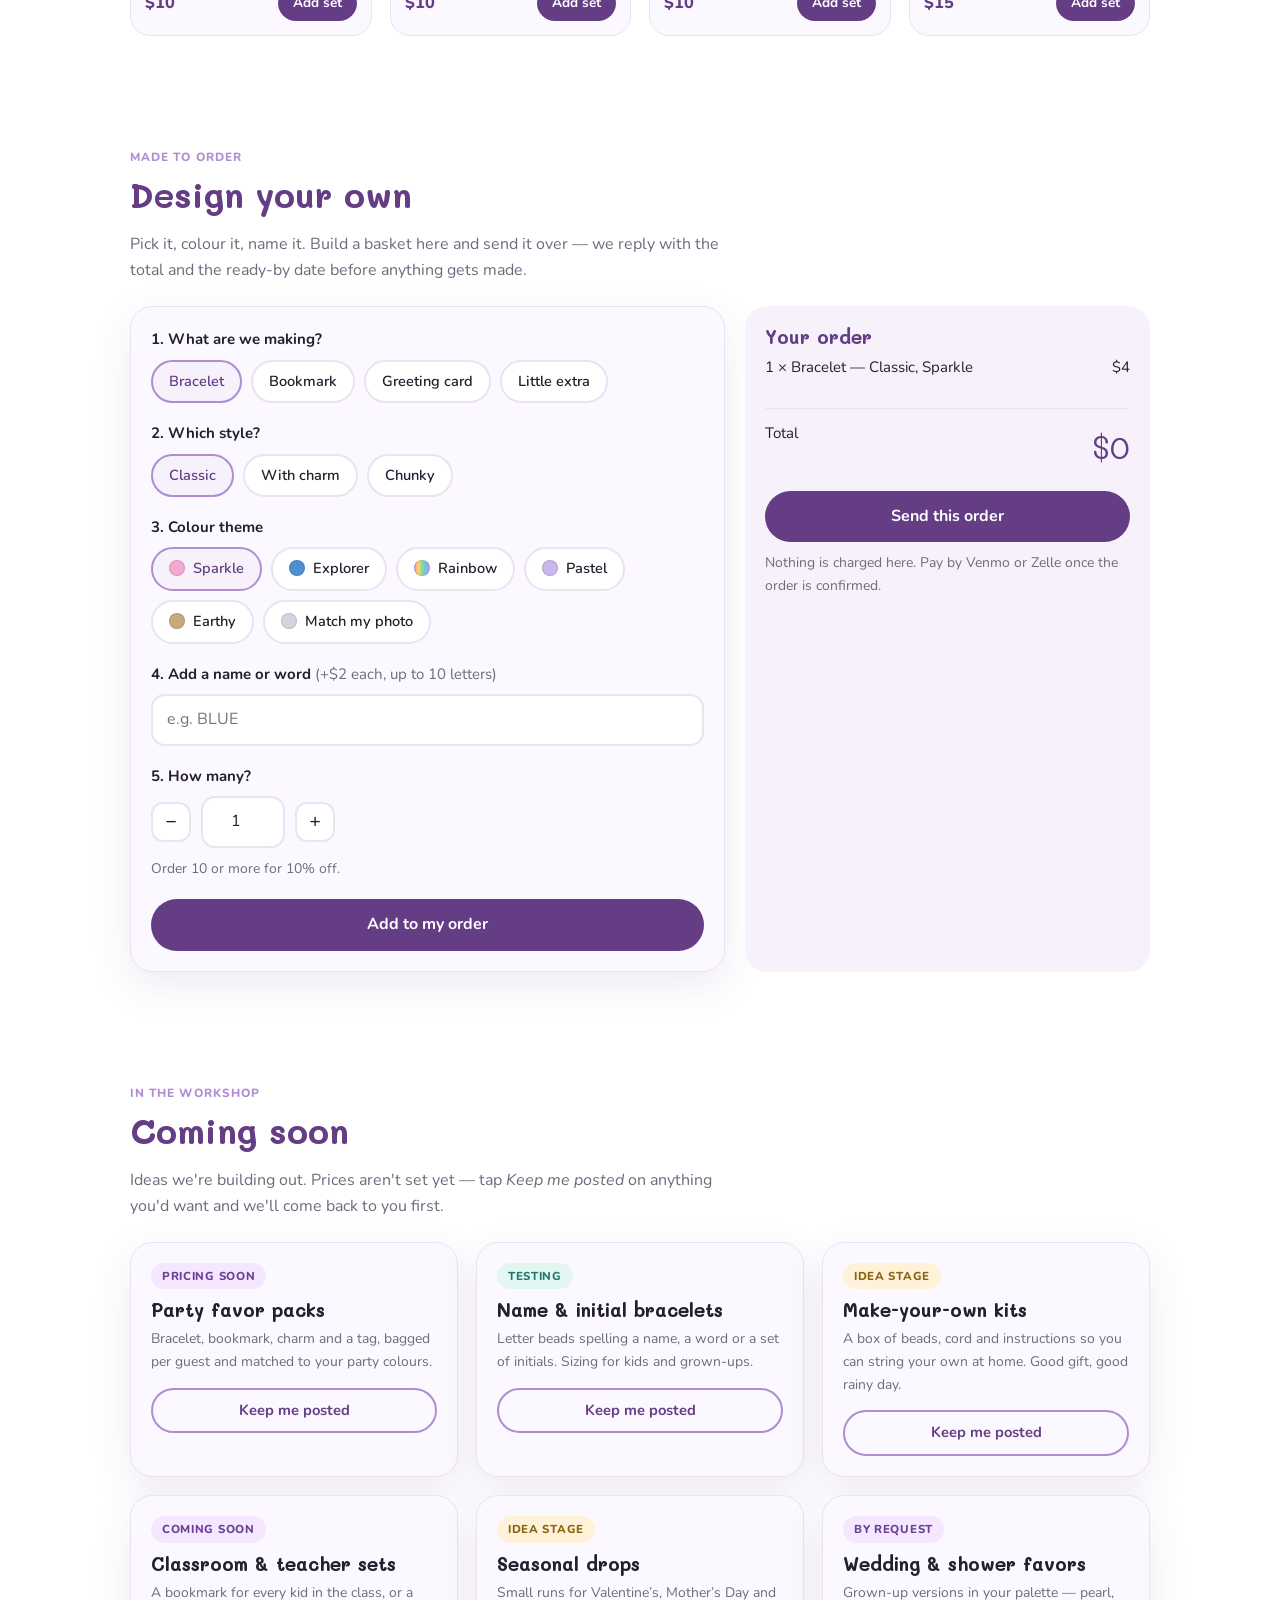
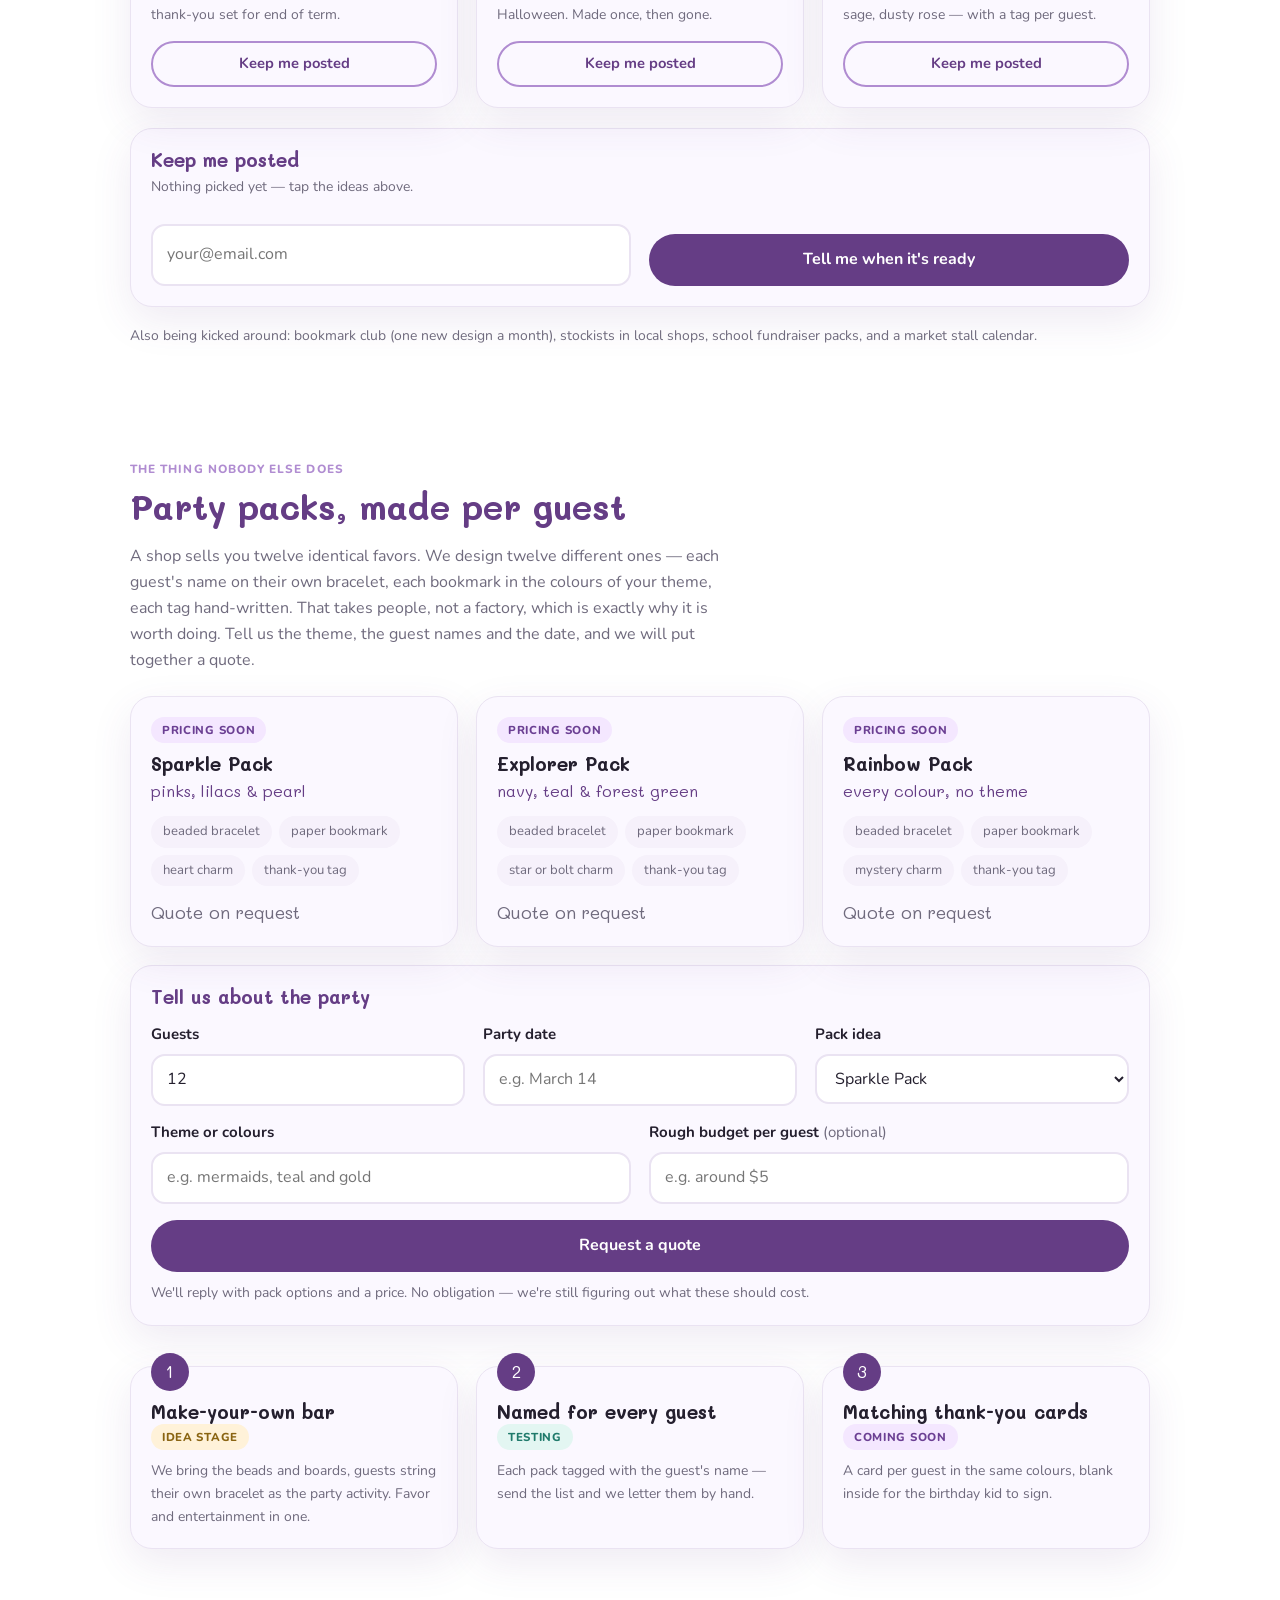
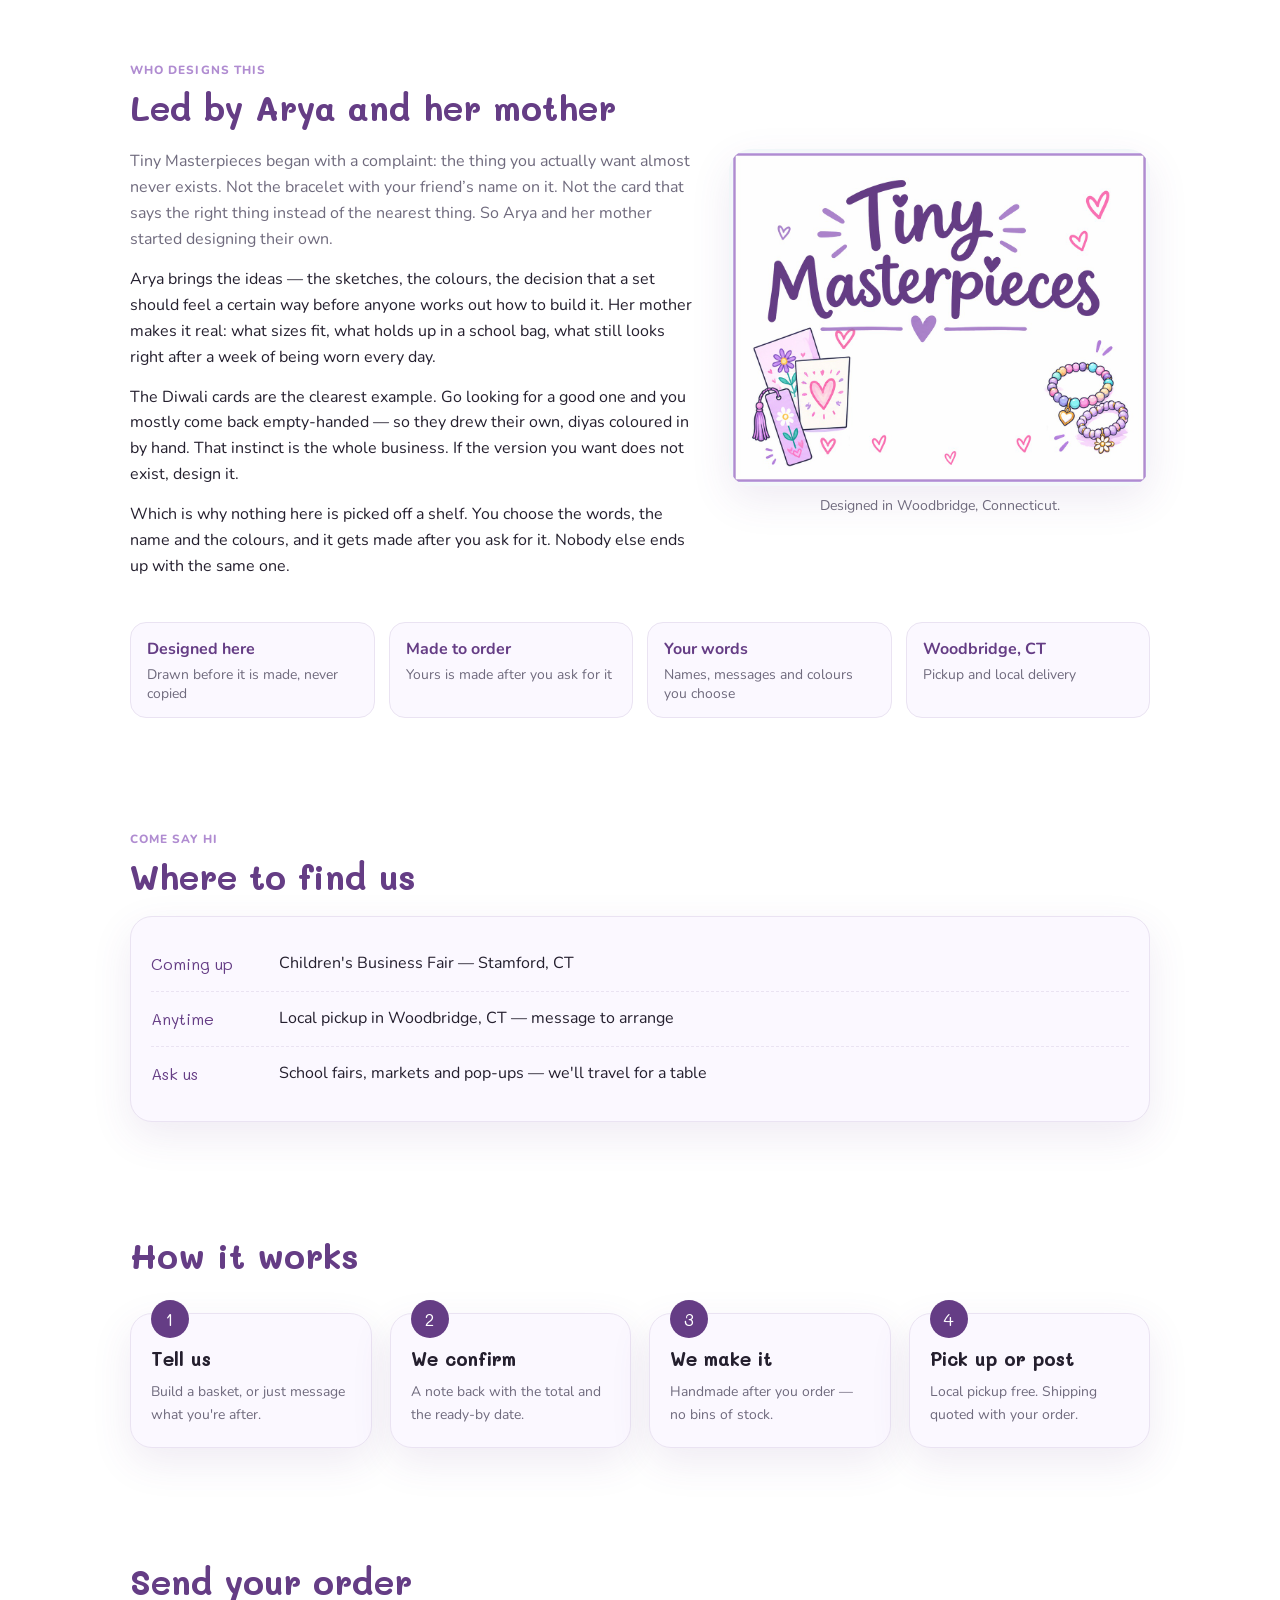
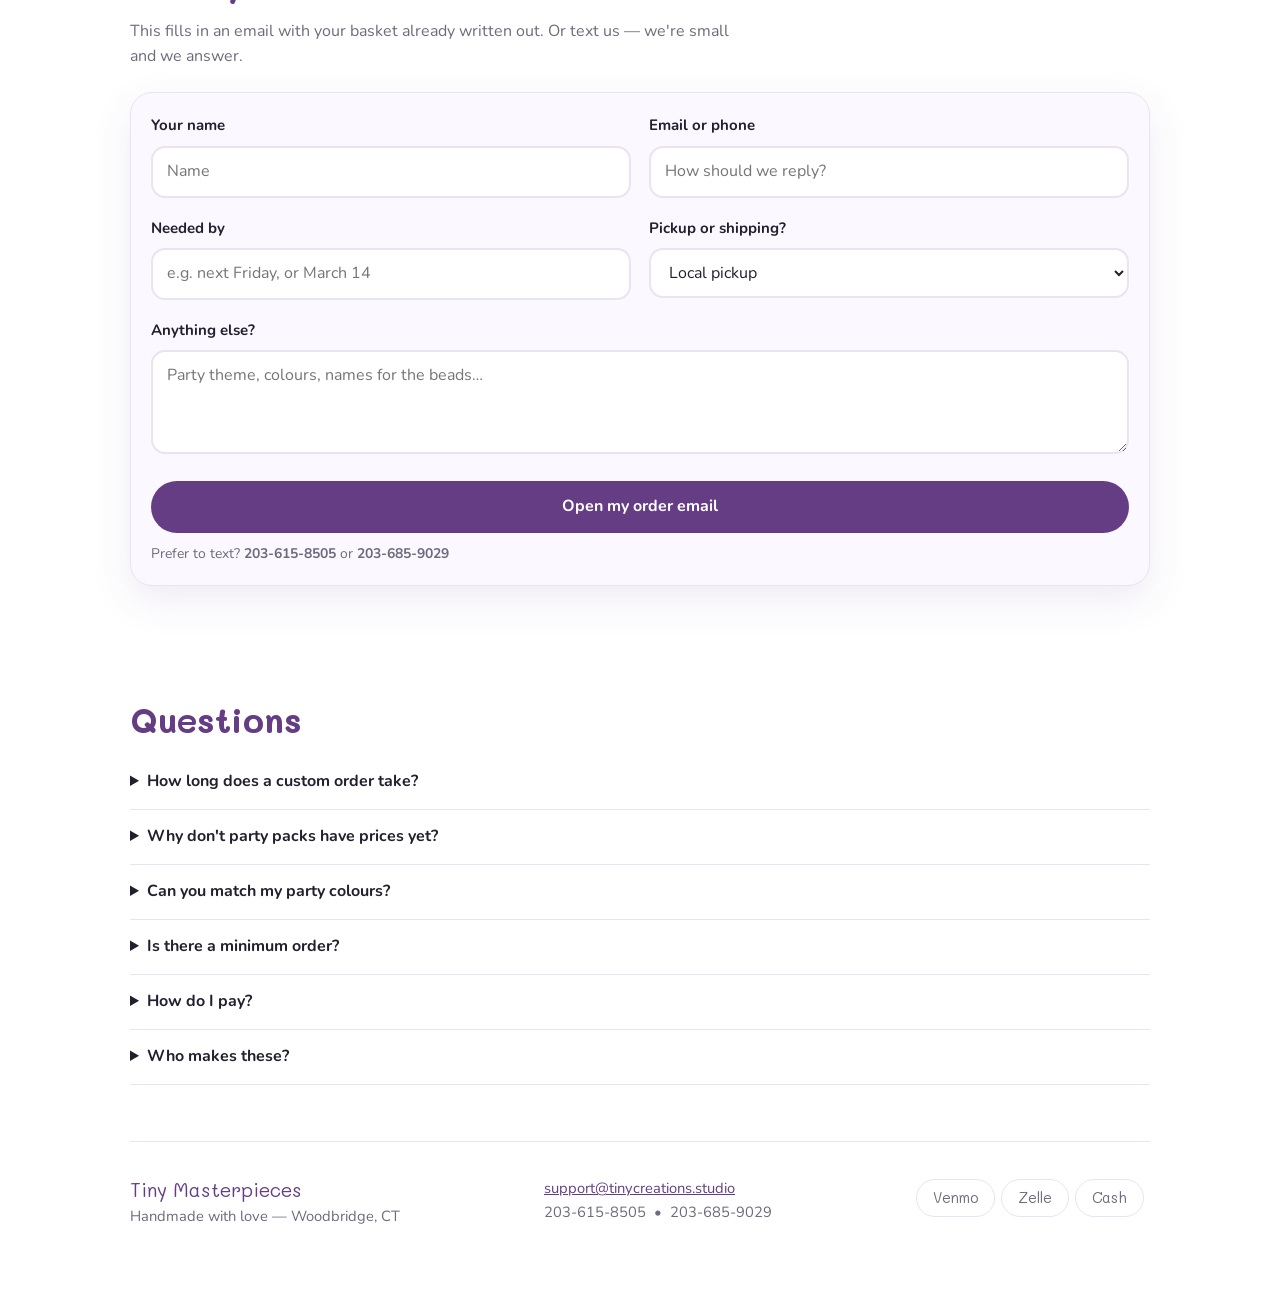
==== commit 012fe6d9: "Bookmark pricing by finish: paper $1, sleeve $3, acrylic $5 From the price card. Every design can be" ====
--- a/index.html
+++ b/index.html
@@ -71,9 +71,11 @@
   <section id="designs">
     <p class="eyebrow">Every design, photographed</p>
     <h2>Pick your design</h2>
-    <p class="lede">These are the actual pieces, shot on the table. Acrylic bookmarks are
-       $5 with a hand-tied tassel, greeting cards are $5 with an envelope. Add what you
-       want, then tell us the name or message at checkout.</p>
+    <p class="lede">These are the actual pieces, shot on the table. Every bookmark design comes
+       three ways — <strong>paper $1</strong>, <strong>in a sleeve $3</strong>, or
+       <strong>acrylic with a hand-tied tassel $5</strong>. Greeting cards are $5 with an
+       envelope. Pick a finish, add what you want, then tell us the name or message at
+       checkout.</p>
 
     <div id="themeFilters" class="chips-row"></div>
     <div id="themeShop"></div>
--- a/assets/css/styles.css
+++ b/assets/css/styles.css
@@ -367,3 +367,8 @@
    rather than [hidden] removes any chance of a specificity fight. */
 .lightbox.open{display:grid;grid-template-columns:auto 1fr auto;
   align-items:center;gap:10px;padding:26px}
+
+/* finish picker on bookmark tiles */
+.d-finish{width:100%;margin:6px 0 2px;padding:7px 9px;border:1px solid var(--line);
+  border-radius:10px;background:var(--bg);color:var(--ink);font:inherit;font-size:.83rem}
+.d-finish:focus-visible{outline:3px solid var(--lilac);outline-offset:2px}
